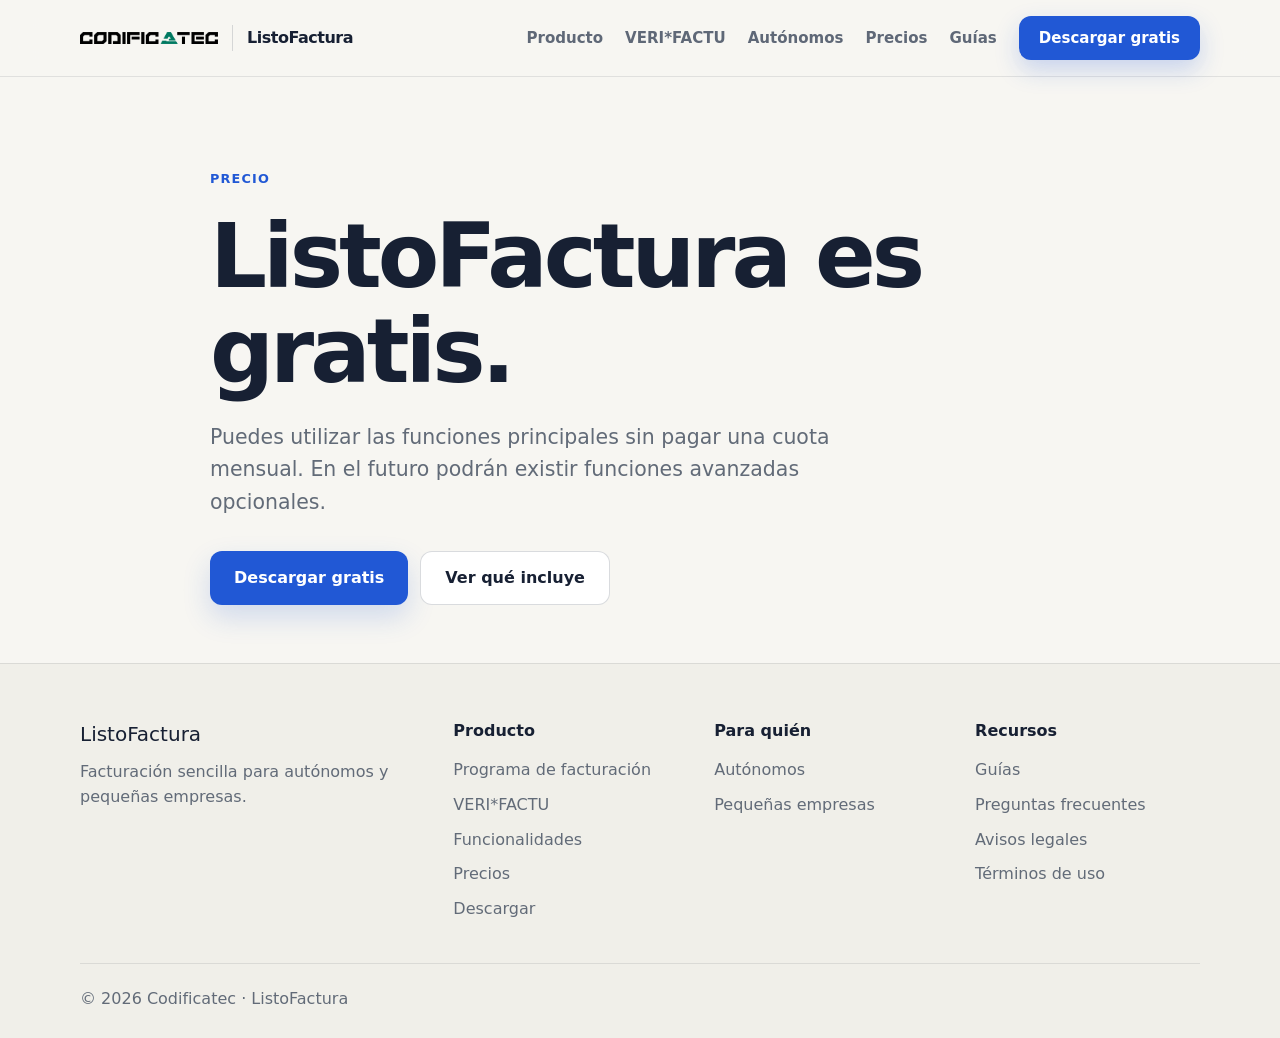
==== precios/index.html @ 2e66040b "Ampliar web para SEO" ====
<!doctype html>
<html lang="es">
<head>
  <meta charset="utf-8">
  <meta name="viewport" content="width=device-width, initial-scale=1">
  <title>Precio de ListoFactura | Programa de facturación gratis</title>
  <meta name="description" content="ListoFactura es gratuita para su uso principal y no requiere una suscripción mensual.">
  <meta name="author" content="Codificatec">
  <meta name="robots" content="index, follow">
  <link rel="canonical" href="https://codificatec.es/precios/">
  <meta property="og:title" content="Precio de ListoFactura | Programa de facturación gratis">
  <meta property="og:description" content="ListoFactura es gratuita para su uso principal y no requiere una suscripción mensual.">
  <meta property="og:type" content="website">
  <meta property="og:url" content="https://codificatec.es/precios/">
  <meta property="og:locale" content="es_ES">
  <meta property="og:site_name" content="ListoFactura">
  <meta property="og:image" content="https://codificatec.es/assets/img/logo-codificatec.png">
  <meta name="twitter:card" content="summary_large_image">
  <meta name="twitter:title" content="Precio de ListoFactura | Programa de facturación gratis">
  <meta name="twitter:description" content="ListoFactura es gratuita para su uso principal y no requiere una suscripción mensual.">
  <meta name="twitter:image" content="https://codificatec.es/assets/img/logo-codificatec.png">
  <link rel="preload" href="/assets/css/styles.css" as="style">
  <link rel="stylesheet" href="/assets/css/styles.css">
  <link rel="icon" href="/assets/img/logo-codificatec.png">

</head>

<body>
<header class="site-header" data-header>
  <div class="container header-inner">
    <a class="brand" href="/" aria-label="Ir al inicio de ListoFactura">
      <img src="/assets/img/logo-codificatec.png" alt="Codificatec" class="brand-logo" width="1498" height="138">
      <span class="brand-product">ListoFactura</span>
    </a>
    <nav class="main-nav" aria-label="Navegación principal">
  <a href="/programa-facturacion/">Producto</a>
  <a href="/verifactu/">VERI*FACTU</a>
  <a href="/autonomos/">Autónomos</a>
  <a href="/precios/">Precios</a>
  <a href="/guias/">Guías</a>
  <a class="nav-cta" href="/descargar/">Descargar gratis</a>
</nav>
  </div>
</header>
<main>
  <section class="page-hero section">
    <div class="container narrow-page">
      <span class="eyebrow">Precio</span>
      <h1>ListoFactura es gratis.</h1>
      <p class="hero-text">Puedes utilizar las funciones principales sin pagar una cuota mensual. En el futuro podrán existir funciones avanzadas opcionales.</p>
      <div class="hero-actions">
        <a class="btn btn-primary" href="https://github.com/AlbertoMF1996/FacturasApp_releases/releases/latest/download/FacturaApp-win-Setup.exe" download>Descargar gratis</a>
        <a class="btn btn-secondary" href="/funcionalidades/">Ver qué incluye</a>
      </div>
    </div>
  </section>
</main>
<footer class="site-footer">
  <div class="container footer-grid">
    <div>
      <a class="footer-brand" href="/">ListoFactura</a>
      <p>Facturación sencilla para autónomos y pequeñas empresas.</p>
    </div>

    <div>
      <strong>Producto</strong>
      <a href="/programa-facturacion/">Programa de facturación</a>
      <a href="/verifactu/">VERI*FACTU</a>
      <a href="/funcionalidades/">Funcionalidades</a>
      <a href="/precios/">Precios</a>
      <a href="/descargar/">Descargar</a>
    </div>

    <div>
      <strong>Para quién</strong>
      <a href="/autonomos/">Autónomos</a>
      <a href="/pymes/">Pequeñas empresas</a>
    </div>

    <div>
      <strong>Recursos</strong>
      <a href="/guias/">Guías</a>
      <a href="/#faq">Preguntas frecuentes</a>
      <a href="/avisos-legales/">Avisos legales</a>
      <a href="/terminos/">Términos de uso</a>
    </div>
  </div>

  <div class="container footer-bottom">
    <p>© <span data-year></span> Codificatec · ListoFactura</p>
  </div>
</footer>
<script src="/assets/js/main.js" defer></script>
</body>
</html>
---- assets/css/styles.css ----
* {
  box-sizing: border-box;
}

html {
  scroll-behavior: smooth;
}

body {
  margin: 0;
  font-family:
    Inter,
    ui-sans-serif,
    system-ui,
    -apple-system,
    BlinkMacSystemFont,
    "Segoe UI",
    sans-serif;

  color: #172033;
  background: #f7f6f2;
  line-height: 1.6;
}

img {
  max-width: 100%;
  display: block;
}

a {
  color: inherit;
  text-decoration: none;
}

.container {
  width: min(1120px, calc(100% - 40px));
  margin: 0 auto;
}

.narrow {
  width: min(820px, calc(100% - 40px));
}

.narrow-page {
  width: min(860px, calc(100% - 40px));
}

.section {
  padding: 92px 0;
}


/* =========================================================
   HEADER
   ========================================================= */

.site-header {
  position: sticky;
  top: 0;
  z-index: 20;

  background: rgba(247, 246, 242, 0.92);
  border-bottom: 1px solid rgba(23, 32, 51, 0.1);

  backdrop-filter: blur(16px);

  transition:
    background 180ms ease,
    box-shadow 180ms ease;
}

.site-header.is-scrolled {
  background: rgba(247, 246, 242, 0.97);
  box-shadow: 0 8px 30px rgba(17, 24, 39, 0.06);
}

.header-inner {
  min-height: 76px;

  display: flex;
  align-items: center;
  justify-content: space-between;

  gap: 24px;
}

.brand {
  display: inline-flex;
  align-items: center;

  gap: 14px;

  font-weight: 900;
  letter-spacing: -0.03em;
}

.brand-logo {
  width: 138px;
  height: auto;
}

.brand-product {
  padding-left: 14px;

  border-left: 1px solid rgba(23, 32, 51, 0.15);
}

.main-nav {
  display: flex;
  align-items: center;

  gap: 22px;

  color: #5f6877;

  font-size: 0.94rem;
  font-weight: 600;
}

.main-nav > a:not(.nav-cta) {
  transition: color 180ms ease;
}

.main-nav > a:not(.nav-cta):hover {
  color: #2158d5;
}

.nav-cta {
  display: inline-flex;
  align-items: center;
  justify-content: center;

  min-height: 44px;

  padding: 0 20px;

  border: 0;
  border-radius: 12px;

  background: #2158d5;
  color: #ffffff !important;

  font-weight: 900;

  box-shadow: 0 10px 24px rgba(33, 88, 213, 0.22);

  transition:
    background 180ms ease,
    transform 180ms ease,
    box-shadow 180ms ease;
}

.nav-cta:hover {
  background: #163f9d;
  color: #ffffff !important;

  transform: translateY(-2px);

  box-shadow: 0 14px 30px rgba(33, 88, 213, 0.3);
}


/* =========================================================
   TIPOGRAFÍA
   ========================================================= */

.eyebrow {
  display: inline-block;

  color: #2158d5;

  font-size: 0.8rem;
  font-weight: 900;

  text-transform: uppercase;
  letter-spacing: 0.09em;
}

h1,
h2,
h3 {
  margin: 0;

  line-height: 1.06;

  letter-spacing: -0.045em;
}

h1 {
  margin-top: 18px;

  font-size: clamp(3rem, 7vw, 6rem);
}

h2 {
  font-size: clamp(2rem, 4vw, 3.7rem);
}

h3 {
  font-size: 1.25rem;
}

p {
  margin: 0;

  color: #626b78;
}


/* =========================================================
   HERO
   ========================================================= */

.hero {
  padding-top: 78px;
}

.hero-grid {
  display: grid;

  grid-template-columns: 1.08fr 0.92fr;

  gap: 68px;

  align-items: center;
}

.hero-text {
  margin-top: 22px;

  max-width: 680px;

  font-size: clamp(1.08rem, 1.6vw, 1.28rem);
}

.hero-actions {
  display: flex;
  flex-wrap: wrap;

  gap: 12px;

  margin-top: 32px;
}

.download-note {
  margin-top: 16px;

  color: #747c88;

  font-size: 0.93rem;
  font-weight: 600;
}


/* =========================================================
   BOTONES
   ========================================================= */

.btn {
  display: inline-flex;
  align-items: center;
  justify-content: center;

  min-height: 54px;

  padding: 0 24px;

  border-radius: 12px;

  font-weight: 900;

  transition:
    transform 180ms ease,
    box-shadow 180ms ease,
    background 180ms ease,
    border-color 180ms ease;
}

.btn:hover {
  transform: translateY(-2px);
}

.btn-primary {
  color: #ffffff;

  background: #2158d5;

  box-shadow: 0 12px 28px rgba(33, 88, 213, 0.18);
}

.btn-primary:visited {
  color: #ffffff;
}

.btn-primary:hover {
  background: #163f9d;

  box-shadow: 0 16px 32px rgba(33, 88, 213, 0.25);
}

.btn-secondary {
  border: 1px solid rgba(23, 32, 51, 0.16);

  background: #ffffff;
}

.btn-secondary:hover {
  border-color: rgba(33, 88, 213, 0.35);
}


/* =========================================================
   PANEL HERO
   ========================================================= */

.hero-card {
  align-self: stretch;

  display: flex;
  align-items: center;
}

.product-panel {
  width: 100%;

  padding: 36px;

  border: 1px solid rgba(23, 32, 51, 0.12);

  background: #ffffff;

  box-shadow: 0 20px 60px rgba(17, 24, 39, 0.08);
}

.product-kicker {
  display: block;

  color: #2158d5;

  font-size: 0.76rem;
  font-weight: 900;

  letter-spacing: 0.12em;
}

.product-title {
  display: block;

  margin-top: 14px;

  font-size: clamp(1.7rem, 3vw, 2.6rem);

  letter-spacing: -0.04em;
}

.product-list {
  display: grid;

  margin-top: 34px;

  border-top: 1px solid rgba(23, 32, 51, 0.1);
}

.product-list span {
  padding: 14px 0;

  border-bottom: 1px solid rgba(23, 32, 51, 0.1);

  color: #5f6877;
}


/* =========================================================
   BENEFICIOS - PROGRAMA DE FACTURACIÓN
   ========================================================= */

.compact-section {
  padding-top: 34px;
  padding-bottom: 78px;
}

.benefit-grid {
  display: grid;
  grid-template-columns: repeat(2, minmax(0, 1fr));
  gap: 18px;
}

.benefit-item {
  position: relative;

  display: grid;
  grid-template-columns: 52px minmax(0, 1fr);
  gap: 20px;

  min-height: 190px;

  padding: 30px;

  overflow: hidden;

  border: 1px solid rgba(23, 32, 51, 0.09);
  border-radius: 20px;

  background: #ffffff;

  box-shadow:
    0 8px 30px rgba(17, 24, 39, 0.035);

  transition:
    transform 180ms ease,
    border-color 180ms ease,
    box-shadow 180ms ease;
}

.benefit-item::before {
  content: "";

  position: absolute;
  top: 0;
  left: 0;

  width: 100%;
  height: 3px;

  background: transparent;

  transition: background 180ms ease;
}

.benefit-item:hover {
  transform: translateY(-4px);

  border-color: rgba(33, 88, 213, 0.17);

  box-shadow:
    0 18px 42px rgba(17, 24, 39, 0.07);
}

.benefit-item:hover::before {
  background: #2158d5;
}

.benefit-item-number {
  display: flex;
  align-items: flex-start;
  justify-content: center;

  padding-top: 4px;

  color: #2158d5;

  font-size: 0.78rem;
  font-weight: 900;

  letter-spacing: 0.08em;
}

.benefit-item-content {
  min-width: 0;
}

.benefit-item h2 {
  margin: 0;

  font-size: 1.45rem;
  line-height: 1.2;

  letter-spacing: -0.035em;
}

.benefit-item p {
  max-width: 430px;

  margin-top: 12px;

  color: #6b7380;

  font-size: 0.98rem;
  line-height: 1.65;
}


/* TARJETA DESTACADA */

.benefit-item-wide {
  grid-column: 1 / -1;

  grid-template-columns: 52px minmax(0, 1fr) auto;

  align-items: center;

  min-height: 155px;

  background:
    linear-gradient(
      110deg,
      #ffffff 0%,
      #ffffff 58%,
      #f1f5ff 100%
    );
}

.benefit-item-wide p {
  max-width: 620px;
}

.benefit-local-badge {
  display: inline-flex;
  align-items: center;

  white-space: nowrap;

  padding: 9px 14px;

  border: 1px solid rgba(33, 88, 213, 0.14);
  border-radius: 999px;

  background: rgba(33, 88, 213, 0.06);

  color: #2158d5;

  font-size: 0.82rem;
  font-weight: 800;
}


/* RESPONSIVE */

@media (max-width: 760px) {

  .benefit-grid {
    grid-template-columns: 1fr;
  }

  .benefit-item,
  .benefit-item-wide {
    grid-column: auto;

    grid-template-columns: 44px minmax(0, 1fr);

    min-height: auto;
  }

  .benefit-local-badge {
    grid-column: 2;

    justify-self: start;

    margin-top: 4px;
  }

}


@media (max-width: 560px) {

  .compact-section {
    padding-top: 18px;
    padding-bottom: 58px;
  }

  .benefit-grid {
    gap: 12px;
  }

  .benefit-item,
  .benefit-item-wide {
    grid-template-columns: 34px minmax(0, 1fr);

    gap: 12px;

    padding: 22px;

    border-radius: 17px;
  }

  .benefit-item h2 {
    font-size: 1.25rem;
  }

  .benefit-item p {
    margin-top: 9px;
  }

}

/* =========================================================
   BLOQUES GENERALES
   ========================================================= */

.split {
  display: grid;

  grid-template-columns: 1fr 1fr;

  gap: 64px;

  align-items: start;
}

.split h2 {
  margin-top: 14px;
}

.plain-copy p {
  font-size: 1.08rem;
}

.text-link {
  display: inline-flex;

  margin-top: 22px;

  color: #2158d5;

  font-weight: 900;

  transition: color 180ms ease;
}

.text-link:hover {
  color: #163f9d;
}


/* =========================================================
   VERIFACTU
   ========================================================= */

.verifactu-band {
  background: #111827;

  color: #ffffff;
}

.verifactu-band h2 {
  color: #ffffff;
}

.verifactu-band p {
  color: rgba(255, 255, 255, 0.72);
}

.verifactu-band .eyebrow,
.verifactu-band .text-link {
  color: #9eb8ff;
}


/* =========================================================
   AUDIENCIA
   ========================================================= */

.section-heading {
  max-width: 720px;

  margin-bottom: 34px;
}

.section-heading h2 {
  margin-top: 14px;
}

.link-grid {
  display: grid;

  grid-template-columns: repeat(3, 1fr);

  gap: 18px;
}

.link-card {
  display: grid;

  gap: 14px;

  min-height: 180px;

  padding: 28px;

  border: 1px solid rgba(23, 32, 51, 0.12);
  border-radius: 18px;

  background: #ffffff;

  transition:
    transform 180ms ease,
    border-color 180ms ease,
    box-shadow 180ms ease;
}

.link-card:hover {
  transform: translateY(-4px);

  border-color: rgba(33, 88, 213, 0.38);

  box-shadow: 0 15px 34px rgba(17, 24, 39, 0.06);
}

.link-card > span {
  color: #2158d5;

  font-size: 0.8rem;
  font-weight: 900;

  text-transform: uppercase;
  letter-spacing: 0.07em;
}

.link-card > strong {
  font-size: 1.25rem;

  line-height: 1.25;
}


/* =========================================================
   FAQ
   ========================================================= */

.faq-section {
  border-top: 1px solid rgba(23, 32, 51, 0.08);

  background: #f1f0eb;
}

.faq-list {
  display: grid;

  gap: 10px;

  max-width: 900px;
}

.faq-item {
  overflow: hidden;

  border: 1px solid rgba(23, 32, 51, 0.12);
  border-radius: 14px;

  background: #ffffff;
}

.faq-item summary {
  position: relative;

  cursor: pointer;

  padding: 21px 58px 21px 22px;

  list-style: none;

  font-weight: 900;
}

.faq-item summary::-webkit-details-marker {
  display: none;
}

.faq-item summary::after {
  content: "+";

  position: absolute;

  top: 50%;
  right: 22px;

  transform: translateY(-50%);

  color: #2158d5;

  font-size: 1.45rem;
  font-weight: 500;
}

.faq-item[open] summary::after {
  content: "−";
}

.faq-answer-inner {
  padding: 0 22px 22px;
}

.faq-answer-inner p + p {
  margin-top: 14px;
}


/* =========================================================
   CTA FINAL
   ========================================================= */

.download-strip {
  background: #e9edf8;
}

.download-strip-inner {
  display: flex;

  justify-content: space-between;
  align-items: center;

  gap: 28px;
}

.download-strip h2 {
  margin-top: 12px;

  font-size: clamp(2rem, 4vw, 3.2rem);
}


/* =========================================================
   FOOTER
   ========================================================= */

.site-footer {
  padding: 54px 0 26px;

  border-top: 1px solid rgba(23, 32, 51, 0.1);

  background: #f0efe9;
}

.footer-grid {
  display: grid;

  grid-template-columns: 1.5fr 1fr 1fr 1fr;

  gap: 36px;
}

.footer-grid > div {
  display: grid;

  align-content: start;

  gap: 9px;
}

.footer-grid strong {
  margin-bottom: 5px;
}

.footer-grid a {
  color: #626b78;

  transition: color 180ms ease;
}

.footer-grid a:hover {
  color: #2158d5;
}

.footer-brand {
  color: #172033 !important;

  font-size: 1.25rem;
}

.footer-bottom {
  margin-top: 42px;

  padding-top: 22px;

  border-top: 1px solid rgba(23, 32, 51, 0.1);
}


/* =========================================================
   STICKY DOWNLOAD
   ========================================================= */

.sticky-download {
  position: fixed;

  left: 50%;
  bottom: 22px;

  z-index: 30;

  width: min(610px, calc(100% - 30px));

  display: flex;
  align-items: center;
  justify-content: space-between;

  gap: 22px;

  padding: 10px 11px 10px 20px;

  border: 1px solid rgba(255, 255, 255, 0.13);
  border-radius: 20px;

  background: rgba(17, 24, 39, 0.94);

  color: #ffffff;

  backdrop-filter: blur(18px);

  box-shadow:
    0 18px 50px rgba(0, 0, 0, 0.22),
    0 2px 8px rgba(0, 0, 0, 0.08);

  opacity: 0;

  pointer-events: none;

  transform:
    translateX(-50%)
    translateY(calc(100% + 50px));

  transition:
    transform 250ms cubic-bezier(0.2, 0.8, 0.2, 1),
    opacity 200ms ease;
}

.sticky-download.is-visible {
  opacity: 1;

  pointer-events: auto;

  transform:
    translateX(-50%)
    translateY(0);
}

.sticky-download-copy {
  display: flex;
  flex-direction: column;

  gap: 1px;

  min-width: 0;
}

.sticky-download-title {
  color: #ffffff;

  font-size: 1rem;
  line-height: 1.25;
}

.sticky-download-meta {
  color: rgba(255, 255, 255, 0.6);

  font-size: 0.82rem;
}

.sticky-download .btn {
  flex-shrink: 0;

  min-height: 46px;

  padding: 0 20px;

  border-radius: 13px;

  box-shadow: none;
}


/* =========================================================
   RESTO DE PÁGINAS
   ========================================================= */

.page-hero {
  padding-top: 88px;
  padding-bottom: 58px;
}

.page-hero h1 {
  max-width: 850px;
}

.benefit-list {
  list-style: none;

  padding: 0;
  margin: 0;

  display: grid;

  border-top: 1px solid rgba(23, 32, 51, 0.13);
}

.benefit-list li {
  padding: 20px 0;

  border-bottom: 1px solid rgba(23, 32, 51, 0.13);

  font-size: 1.08rem;
}

.related-section {
  border-top: 1px solid rgba(23, 32, 51, 0.1);
}

.related-section h2 {
  font-size: 2rem;
}

.related-links {
  display: flex;
  flex-wrap: wrap;

  gap: 12px;

  margin-top: 22px;
}

.related-links a {
  padding: 10px 14px;

  border: 1px solid rgba(23, 32, 51, 0.12);

  background: #ffffff;

  font-weight: 800;
}

.feature-index {
  border-top: 1px solid rgba(23, 32, 51, 0.12);
}

.feature-index article {
  display: grid;

  grid-template-columns: 70px 1fr 1.3fr;

  gap: 24px;

  padding: 26px 0;

  border-bottom: 1px solid rgba(23, 32, 51, 0.12);

  align-items: start;
}

.feature-index article > span {
  color: #2158d5;

  font-weight: 900;
}

.feature-index p {
  max-width: 520px;
}

.download-box {
  display: flex;

  justify-content: space-between;
  align-items: center;

  gap: 24px;

  margin-top: 34px;

  padding: 24px;

  border: 1px solid rgba(23, 32, 51, 0.14);
  border-radius: 18px;

  background: #ffffff;
}

.download-box div {
  display: grid;

  gap: 3px;
}

.download-box strong {
  font-size: 1.25rem;
}

.download-box span {
  color: #626b78;
}

.guide-placeholder {
  padding: 28px;

  border-left: 4px solid #2158d5;

  background: #ffffff;
}

.guide-placeholder p {
  margin-top: 8px;
}


/* =========================================================
   LEGAL
   ========================================================= */

.legal-page .narrow {
  padding: clamp(26px, 5vw, 60px);

  border: 1px solid rgba(23, 32, 51, 0.1);

  background: #ffffff;
}

.legal-page h1 {
  margin-top: 18px;
}

.legal-page h2 {
  margin-top: 44px;

  font-size: 2rem;
}

.legal-page h3 {
  margin-top: 30px;
}

.legal-page p {
  margin-top: 16px;
}


/* =========================================================
   RESPONSIVE
   ========================================================= */

@media (max-width: 900px) {

  .main-nav {
    display: none;
  }

  .hero-grid,
  .split,
  .benefits-grid,
  .link-grid,
  .footer-grid {
    grid-template-columns: 1fr;
  }

  .feature-index article {
    grid-template-columns: 48px 1fr;
  }

  .feature-index article p {
    grid-column: 2;
  }

  .download-strip-inner,
  .download-box {
    flex-direction: column;

    align-items: flex-start;
  }

  .section {
    padding: 70px 0;
  }

  .benefits-section {
    padding-top: 20px;
  }

}


@media (max-width: 560px) {

  .container,
  .narrow,
  .narrow-page {
    width: min(100% - 28px, 1120px);
  }

  .header-inner {
    min-height: 66px;
  }

  .brand-logo {
    width: 112px;
  }

  .brand-product {
    padding-left: 10px;

    font-size: 0.94rem;
  }

  h1 {
    font-size: 3rem;
  }

  .hero-actions {
    width: 100%;
  }

  .hero-actions .btn {
    width: 100%;
  }

  .product-panel {
    padding: 24px;
  }

  .benefit-card {
    min-height: auto;
  }

  .sticky-download {
    bottom: 12px;

    width: calc(100% - 22px);

    gap: 10px;

    padding: 9px 9px 9px 15px;

    border-radius: 17px;
  }

  .sticky-download-title {
    font-size: 0.93rem;
  }

  .sticky-download-meta {
    font-size: 0.76rem;
  }

  .sticky-download .btn {
    min-height: 43px;

    padding: 0 16px;

    font-size: 0.9rem;
  }

}


/* =========================================================
   ACCESIBILIDAD
   ========================================================= */

@media (prefers-reduced-motion: reduce) {

  html {
    scroll-behavior: auto;
  }

  * {
    transition: none !important;
  }

}


/* =========================================================
   PÁGINA VERIFACTU
   ========================================================= */

.verifactu-page-hero {
  padding-bottom: 70px;
}


/* INTRO */

.verifactu-intro-section {
  padding-top: 72px;
  padding-bottom: 72px;

  border-top: 1px solid rgba(23, 32, 51, 0.08);
  border-bottom: 1px solid rgba(23, 32, 51, 0.08);

  background: #ffffff;
}

.verifactu-intro-grid {
  display: grid;
  grid-template-columns: 0.95fr 1.05fr;

  gap: 70px;

  align-items: start;
}

.verifactu-intro-grid h2 {
  margin-top: 14px;

  max-width: 520px;
}

.verifactu-intro-copy {
  display: grid;

  gap: 18px;
}

.verifactu-intro-copy p {
  max-width: 620px;

  font-size: 1.06rem;
  line-height: 1.7;
}


/* =========================================================
   TARJETAS
   ========================================================= */

.verifactu-features-section {
  padding-top: 82px;
}

.verifactu-section-heading {
  max-width: 780px;

  margin-bottom: 42px;
}

.verifactu-section-heading p {
  margin-top: 18px;

  max-width: 700px;

  font-size: 1.05rem;
}

.verifactu-feature-grid {
  display: grid;
  grid-template-columns: repeat(2, minmax(0, 1fr));

  gap: 18px;
}

.verifactu-feature-card {
  position: relative;

  min-height: 245px;

  padding: 30px;

  overflow: hidden;

  border: 1px solid rgba(23, 32, 51, 0.1);
  border-radius: 20px;

  background: #ffffff;

  box-shadow:
    0 8px 28px rgba(17, 24, 39, 0.035);

  transition:
    transform 180ms ease,
    border-color 180ms ease,
    box-shadow 180ms ease;
}

.verifactu-feature-card::before {
  content: "";

  position: absolute;

  top: 0;
  left: 0;

  width: 100%;
  height: 3px;

  background: transparent;

  transition: background 180ms ease;
}

.verifactu-feature-card:hover {
  transform: translateY(-4px);

  border-color: rgba(33, 88, 213, 0.18);

  box-shadow:
    0 18px 42px rgba(17, 24, 39, 0.07);
}

.verifactu-feature-card:hover::before {
  background: #2158d5;
}

.verifactu-feature-top {
  display: flex;
  justify-content: space-between;
  align-items: center;

  gap: 16px;

  margin-bottom: 34px;
}

.verifactu-feature-number {
  color: #2158d5;

  font-size: 0.78rem;
  font-weight: 900;

  letter-spacing: 0.09em;
}

.verifactu-feature-tag {
  display: inline-flex;
  align-items: center;

  padding: 6px 10px;

  border-radius: 999px;

  background: #f0f4ff;

  color: #2158d5;

  font-size: 0.72rem;
  font-weight: 800;

  letter-spacing: 0.03em;
}

.verifactu-feature-card h3 {
  font-size: 1.55rem;

  letter-spacing: -0.035em;
}

.verifactu-feature-card p {
  margin-top: 13px;

  max-width: 500px;

  line-height: 1.65;
}


/* TARJETAS DESTACADAS */

.verifactu-feature-card-highlight {
  border-color: rgba(33, 88, 213, 0.16);

  background:
    linear-gradient(
      135deg,
      #ffffff 0%,
      #ffffff 52%,
      #f3f6ff 100%
    );
}


/* =========================================================
   AUTÓNOMOS
   ========================================================= */

.verifactu-autonomos-section {
  padding-top: 36px;
}

.verifactu-autonomos-box {
  display: grid;
  grid-template-columns: 1.15fr 0.85fr;

  gap: 64px;

  padding: clamp(34px, 5vw, 58px);

  border-radius: 24px;

  background: #111827;

  box-shadow:
    0 22px 55px rgba(17, 24, 39, 0.12);
}

.verifactu-autonomos-copy h2 {
  margin-top: 14px;

  max-width: 680px;

  color: #ffffff;

  font-size: clamp(2rem, 3.4vw, 3.15rem);
}

.verifactu-autonomos-copy p {
  margin-top: 18px;

  max-width: 650px;

  color: rgba(255, 255, 255, 0.7);
}

.verifactu-autonomos-box .eyebrow {
  color: #9eb8ff;
}


/* DATOS DERECHA */

.verifactu-autonomos-points {
  display: grid;
  grid-template-columns: repeat(2, 1fr);

  align-self: center;

  border-top: 1px solid rgba(255, 255, 255, 0.12);
  border-left: 1px solid rgba(255, 255, 255, 0.12);
}

.verifactu-autonomos-points div {
  display: grid;

  gap: 4px;

  min-height: 120px;

  padding: 22px;

  border-right: 1px solid rgba(255, 255, 255, 0.12);
  border-bottom: 1px solid rgba(255, 255, 255, 0.12);
}

.verifactu-autonomos-points strong {
  color: #ffffff;

  font-size: 1.05rem;
}

.verifactu-autonomos-points span {
  color: rgba(255, 255, 255, 0.58);

  font-size: 0.88rem;
}


/* =========================================================
   ESTADO INTEGRACIÓN
   ========================================================= */

.verifactu-status-section {
  padding-top: 20px;
}

.verifactu-status-card {
  padding: 36px;

  border: 1px solid rgba(23, 32, 51, 0.1);
  border-radius: 20px;

  background: #ffffff;
}

.verifactu-status-indicator {
  display: flex;
  align-items: center;

  gap: 9px;

  color: #2158d5;

  font-size: 0.78rem;
  font-weight: 900;

  text-transform: uppercase;
  letter-spacing: 0.07em;
}

.verifactu-status-indicator span {
  width: 9px;
  height: 9px;

  border-radius: 50%;

  background: #2158d5;

  box-shadow:
    0 0 0 6px rgba(33, 88, 213, 0.08);
}

.verifactu-status-card h2 {
  margin-top: 20px;

  font-size: clamp(1.8rem, 3vw, 2.7rem);
}

.verifactu-status-card p {
  margin-top: 16px;

  max-width: 760px;
}


/* =========================================================
   CTA
   ========================================================= */

.verifactu-cta-section {
  padding-top: 26px;
}

.verifactu-cta {
  display: flex;
  justify-content: space-between;
  align-items: center;

  gap: 40px;

  padding: 42px;

  border-radius: 22px;

  background: #e9edf8;
}

.verifactu-cta h2 {
  margin-top: 12px;

  max-width: 700px;

  font-size: clamp(2rem, 3.5vw, 3rem);
}

.verifactu-cta p {
  margin-top: 13px;
}


/* =========================================================
   RESPONSIVE VERIFACTU
   ========================================================= */

@media (max-width: 900px) {

  .verifactu-intro-grid,
  .verifactu-autonomos-box {
    grid-template-columns: 1fr;
  }

  .verifactu-autonomos-box {
    gap: 38px;
  }

  .verifactu-cta {
    flex-direction: column;
    align-items: flex-start;
  }

}


@media (max-width: 760px) {

  .verifactu-feature-grid {
    grid-template-columns: 1fr;
  }

  .verifactu-feature-card {
    min-height: auto;
  }

}


@media (max-width: 560px) {

  .verifactu-page-hero {
    padding-bottom: 52px;
  }

  .verifactu-intro-section {
    padding-top: 54px;
    padding-bottom: 54px;
  }

  .verifactu-feature-card {
    padding: 24px;

    border-radius: 17px;
  }

  .verifactu-feature-top {
    margin-bottom: 26px;
  }

  .verifactu-autonomos-box {
    padding: 26px;

    border-radius: 19px;
  }

  .verifactu-autonomos-points {
    grid-template-columns: 1fr;
  }

  .verifactu-status-card {
    padding: 26px;

    border-radius: 17px;
  }

  .verifactu-cta {
    padding: 28px;

    border-radius: 18px;
  }

  .verifactu-cta .btn {
    width: 100%;
  }

}


/* =========================================================
   BENEFICIOS SIN NUMERACIÓN
   ========================================================= */

.benefit-grid-no-number .benefit-item-no-number {
  grid-template-columns: minmax(0, 1fr);
}

.benefit-grid-no-number .benefit-item-wide {
  grid-template-columns: minmax(0, 1fr) auto;
}

@media (max-width: 760px) {

  .benefit-grid-no-number .benefit-item-wide {
    grid-template-columns: 1fr;
  }

  .benefit-grid-no-number .benefit-local-badge {
    grid-column: auto;
  }

}
---- assets/css/styles.css ----
* {
  box-sizing: border-box;
}

html {
  scroll-behavior: smooth;
}

body {
  margin: 0;
  font-family:
    Inter,
    ui-sans-serif,
    system-ui,
    -apple-system,
    BlinkMacSystemFont,
    "Segoe UI",
    sans-serif;

  color: #172033;
  background: #f7f6f2;
  line-height: 1.6;
}

img {
  max-width: 100%;
  display: block;
}

a {
  color: inherit;
  text-decoration: none;
}

.container {
  width: min(1120px, calc(100% - 40px));
  margin: 0 auto;
}

.narrow {
  width: min(820px, calc(100% - 40px));
}

.narrow-page {
  width: min(860px, calc(100% - 40px));
}

.section {
  padding: 92px 0;
}


/* =========================================================
   HEADER
   ========================================================= */

.site-header {
  position: sticky;
  top: 0;
  z-index: 20;

  background: rgba(247, 246, 242, 0.92);
  border-bottom: 1px solid rgba(23, 32, 51, 0.1);

  backdrop-filter: blur(16px);

  transition:
    background 180ms ease,
    box-shadow 180ms ease;
}

.site-header.is-scrolled {
  background: rgba(247, 246, 242, 0.97);
  box-shadow: 0 8px 30px rgba(17, 24, 39, 0.06);
}

.header-inner {
  min-height: 76px;

  display: flex;
  align-items: center;
  justify-content: space-between;

  gap: 24px;
}

.brand {
  display: inline-flex;
  align-items: center;

  gap: 14px;

  font-weight: 900;
  letter-spacing: -0.03em;
}

.brand-logo {
  width: 138px;
  height: auto;
}

.brand-product {
  padding-left: 14px;

  border-left: 1px solid rgba(23, 32, 51, 0.15);
}

.main-nav {
  display: flex;
  align-items: center;

  gap: 22px;

  color: #5f6877;

  font-size: 0.94rem;
  font-weight: 600;
}

.main-nav > a:not(.nav-cta) {
  transition: color 180ms ease;
}

.main-nav > a:not(.nav-cta):hover {
  color: #2158d5;
}

.nav-cta {
  display: inline-flex;
  align-items: center;
  justify-content: center;

  min-height: 44px;

  padding: 0 20px;

  border: 0;
  border-radius: 12px;

  background: #2158d5;
  color: #ffffff !important;

  font-weight: 900;

  box-shadow: 0 10px 24px rgba(33, 88, 213, 0.22);

  transition:
    background 180ms ease,
    transform 180ms ease,
    box-shadow 180ms ease;
}

.nav-cta:hover {
  background: #163f9d;
  color: #ffffff !important;

  transform: translateY(-2px);

  box-shadow: 0 14px 30px rgba(33, 88, 213, 0.3);
}


/* =========================================================
   TIPOGRAFÍA
   ========================================================= */

.eyebrow {
  display: inline-block;

  color: #2158d5;

  font-size: 0.8rem;
  font-weight: 900;

  text-transform: uppercase;
  letter-spacing: 0.09em;
}

h1,
h2,
h3 {
  margin: 0;

  line-height: 1.06;

  letter-spacing: -0.045em;
}

h1 {
  margin-top: 18px;

  font-size: clamp(3rem, 7vw, 6rem);
}

h2 {
  font-size: clamp(2rem, 4vw, 3.7rem);
}

h3 {
  font-size: 1.25rem;
}

p {
  margin: 0;

  color: #626b78;
}


/* =========================================================
   HERO
   ========================================================= */

.hero {
  padding-top: 78px;
}

.hero-grid {
  display: grid;

  grid-template-columns: 1.08fr 0.92fr;

  gap: 68px;

  align-items: center;
}

.hero-text {
  margin-top: 22px;

  max-width: 680px;

  font-size: clamp(1.08rem, 1.6vw, 1.28rem);
}

.hero-actions {
  display: flex;
  flex-wrap: wrap;

  gap: 12px;

  margin-top: 32px;
}

.download-note {
  margin-top: 16px;

  color: #747c88;

  font-size: 0.93rem;
  font-weight: 600;
}


/* =========================================================
   BOTONES
   ========================================================= */

.btn {
  display: inline-flex;
  align-items: center;
  justify-content: center;

  min-height: 54px;

  padding: 0 24px;

  border-radius: 12px;

  font-weight: 900;

  transition:
    transform 180ms ease,
    box-shadow 180ms ease,
    background 180ms ease,
    border-color 180ms ease;
}

.btn:hover {
  transform: translateY(-2px);
}

.btn-primary {
  color: #ffffff;

  background: #2158d5;

  box-shadow: 0 12px 28px rgba(33, 88, 213, 0.18);
}

.btn-primary:visited {
  color: #ffffff;
}

.btn-primary:hover {
  background: #163f9d;

  box-shadow: 0 16px 32px rgba(33, 88, 213, 0.25);
}

.btn-secondary {
  border: 1px solid rgba(23, 32, 51, 0.16);

  background: #ffffff;
}

.btn-secondary:hover {
  border-color: rgba(33, 88, 213, 0.35);
}


/* =========================================================
   PANEL HERO
   ========================================================= */

.hero-card {
  align-self: stretch;

  display: flex;
  align-items: center;
}

.product-panel {
  width: 100%;

  padding: 36px;

  border: 1px solid rgba(23, 32, 51, 0.12);

  background: #ffffff;

  box-shadow: 0 20px 60px rgba(17, 24, 39, 0.08);
}

.product-kicker {
  display: block;

  color: #2158d5;

  font-size: 0.76rem;
  font-weight: 900;

  letter-spacing: 0.12em;
}

.product-title {
  display: block;

  margin-top: 14px;

  font-size: clamp(1.7rem, 3vw, 2.6rem);

  letter-spacing: -0.04em;
}

.product-list {
  display: grid;

  margin-top: 34px;

  border-top: 1px solid rgba(23, 32, 51, 0.1);
}

.product-list span {
  padding: 14px 0;

  border-bottom: 1px solid rgba(23, 32, 51, 0.1);

  color: #5f6877;
}


/* =========================================================
   BENEFICIOS - PROGRAMA DE FACTURACIÓN
   ========================================================= */

.compact-section {
  padding-top: 34px;
  padding-bottom: 78px;
}

.benefit-grid {
  display: grid;
  grid-template-columns: repeat(2, minmax(0, 1fr));
  gap: 18px;
}

.benefit-item {
  position: relative;

  display: grid;
  grid-template-columns: 52px minmax(0, 1fr);
  gap: 20px;

  min-height: 190px;

  padding: 30px;

  overflow: hidden;

  border: 1px solid rgba(23, 32, 51, 0.09);
  border-radius: 20px;

  background: #ffffff;

  box-shadow:
    0 8px 30px rgba(17, 24, 39, 0.035);

  transition:
    transform 180ms ease,
    border-color 180ms ease,
    box-shadow 180ms ease;
}

.benefit-item::before {
  content: "";

  position: absolute;
  top: 0;
  left: 0;

  width: 100%;
  height: 3px;

  background: transparent;

  transition: background 180ms ease;
}

.benefit-item:hover {
  transform: translateY(-4px);

  border-color: rgba(33, 88, 213, 0.17);

  box-shadow:
    0 18px 42px rgba(17, 24, 39, 0.07);
}

.benefit-item:hover::before {
  background: #2158d5;
}

.benefit-item-number {
  display: flex;
  align-items: flex-start;
  justify-content: center;

  padding-top: 4px;

  color: #2158d5;

  font-size: 0.78rem;
  font-weight: 900;

  letter-spacing: 0.08em;
}

.benefit-item-content {
  min-width: 0;
}

.benefit-item h2 {
  margin: 0;

  font-size: 1.45rem;
  line-height: 1.2;

  letter-spacing: -0.035em;
}

.benefit-item p {
  max-width: 430px;

  margin-top: 12px;

  color: #6b7380;

  font-size: 0.98rem;
  line-height: 1.65;
}


/* TARJETA DESTACADA */

.benefit-item-wide {
  grid-column: 1 / -1;

  grid-template-columns: 52px minmax(0, 1fr) auto;

  align-items: center;

  min-height: 155px;

  background:
    linear-gradient(
      110deg,
      #ffffff 0%,
      #ffffff 58%,
      #f1f5ff 100%
    );
}

.benefit-item-wide p {
  max-width: 620px;
}

.benefit-local-badge {
  display: inline-flex;
  align-items: center;

  white-space: nowrap;

  padding: 9px 14px;

  border: 1px solid rgba(33, 88, 213, 0.14);
  border-radius: 999px;

  background: rgba(33, 88, 213, 0.06);

  color: #2158d5;

  font-size: 0.82rem;
  font-weight: 800;
}


/* RESPONSIVE */

@media (max-width: 760px) {

  .benefit-grid {
    grid-template-columns: 1fr;
  }

  .benefit-item,
  .benefit-item-wide {
    grid-column: auto;

    grid-template-columns: 44px minmax(0, 1fr);

    min-height: auto;
  }

  .benefit-local-badge {
    grid-column: 2;

    justify-self: start;

    margin-top: 4px;
  }

}


@media (max-width: 560px) {

  .compact-section {
    padding-top: 18px;
    padding-bottom: 58px;
  }

  .benefit-grid {
    gap: 12px;
  }

  .benefit-item,
  .benefit-item-wide {
    grid-template-columns: 34px minmax(0, 1fr);

    gap: 12px;

    padding: 22px;

    border-radius: 17px;
  }

  .benefit-item h2 {
    font-size: 1.25rem;
  }

  .benefit-item p {
    margin-top: 9px;
  }

}

/* =========================================================
   BLOQUES GENERALES
   ========================================================= */

.split {
  display: grid;

  grid-template-columns: 1fr 1fr;

  gap: 64px;

  align-items: start;
}

.split h2 {
  margin-top: 14px;
}

.plain-copy p {
  font-size: 1.08rem;
}

.text-link {
  display: inline-flex;

  margin-top: 22px;

  color: #2158d5;

  font-weight: 900;

  transition: color 180ms ease;
}

.text-link:hover {
  color: #163f9d;
}


/* =========================================================
   VERIFACTU
   ========================================================= */

.verifactu-band {
  background: #111827;

  color: #ffffff;
}

.verifactu-band h2 {
  color: #ffffff;
}

.verifactu-band p {
  color: rgba(255, 255, 255, 0.72);
}

.verifactu-band .eyebrow,
.verifactu-band .text-link {
  color: #9eb8ff;
}


/* =========================================================
   AUDIENCIA
   ========================================================= */

.section-heading {
  max-width: 720px;

  margin-bottom: 34px;
}

.section-heading h2 {
  margin-top: 14px;
}

.link-grid {
  display: grid;

  grid-template-columns: repeat(3, 1fr);

  gap: 18px;
}

.link-card {
  display: grid;

  gap: 14px;

  min-height: 180px;

  padding: 28px;

  border: 1px solid rgba(23, 32, 51, 0.12);
  border-radius: 18px;

  background: #ffffff;

  transition:
    transform 180ms ease,
    border-color 180ms ease,
    box-shadow 180ms ease;
}

.link-card:hover {
  transform: translateY(-4px);

  border-color: rgba(33, 88, 213, 0.38);

  box-shadow: 0 15px 34px rgba(17, 24, 39, 0.06);
}

.link-card > span {
  color: #2158d5;

  font-size: 0.8rem;
  font-weight: 900;

  text-transform: uppercase;
  letter-spacing: 0.07em;
}

.link-card > strong {
  font-size: 1.25rem;

  line-height: 1.25;
}


/* =========================================================
   FAQ
   ========================================================= */

.faq-section {
  border-top: 1px solid rgba(23, 32, 51, 0.08);

  background: #f1f0eb;
}

.faq-list {
  display: grid;

  gap: 10px;

  max-width: 900px;
}

.faq-item {
  overflow: hidden;

  border: 1px solid rgba(23, 32, 51, 0.12);
  border-radius: 14px;

  background: #ffffff;
}

.faq-item summary {
  position: relative;

  cursor: pointer;

  padding: 21px 58px 21px 22px;

  list-style: none;

  font-weight: 900;
}

.faq-item summary::-webkit-details-marker {
  display: none;
}

.faq-item summary::after {
  content: "+";

  position: absolute;

  top: 50%;
  right: 22px;

  transform: translateY(-50%);

  color: #2158d5;

  font-size: 1.45rem;
  font-weight: 500;
}

.faq-item[open] summary::after {
  content: "−";
}

.faq-answer-inner {
  padding: 0 22px 22px;
}

.faq-answer-inner p + p {
  margin-top: 14px;
}


/* =========================================================
   CTA FINAL
   ========================================================= */

.download-strip {
  background: #e9edf8;
}

.download-strip-inner {
  display: flex;

  justify-content: space-between;
  align-items: center;

  gap: 28px;
}

.download-strip h2 {
  margin-top: 12px;

  font-size: clamp(2rem, 4vw, 3.2rem);
}


/* =========================================================
   FOOTER
   ========================================================= */

.site-footer {
  padding: 54px 0 26px;

  border-top: 1px solid rgba(23, 32, 51, 0.1);

  background: #f0efe9;
}

.footer-grid {
  display: grid;

  grid-template-columns: 1.5fr 1fr 1fr 1fr;

  gap: 36px;
}

.footer-grid > div {
  display: grid;

  align-content: start;

  gap: 9px;
}

.footer-grid strong {
  margin-bottom: 5px;
}

.footer-grid a {
  color: #626b78;

  transition: color 180ms ease;
}

.footer-grid a:hover {
  color: #2158d5;
}

.footer-brand {
  color: #172033 !important;

  font-size: 1.25rem;
}

.footer-bottom {
  margin-top: 42px;

  padding-top: 22px;

  border-top: 1px solid rgba(23, 32, 51, 0.1);
}


/* =========================================================
   STICKY DOWNLOAD
   ========================================================= */

.sticky-download {
  position: fixed;

  left: 50%;
  bottom: 22px;

  z-index: 30;

  width: min(610px, calc(100% - 30px));

  display: flex;
  align-items: center;
  justify-content: space-between;

  gap: 22px;

  padding: 10px 11px 10px 20px;

  border: 1px solid rgba(255, 255, 255, 0.13);
  border-radius: 20px;

  background: rgba(17, 24, 39, 0.94);

  color: #ffffff;

  backdrop-filter: blur(18px);

  box-shadow:
    0 18px 50px rgba(0, 0, 0, 0.22),
    0 2px 8px rgba(0, 0, 0, 0.08);

  opacity: 0;

  pointer-events: none;

  transform:
    translateX(-50%)
    translateY(calc(100% + 50px));

  transition:
    transform 250ms cubic-bezier(0.2, 0.8, 0.2, 1),
    opacity 200ms ease;
}

.sticky-download.is-visible {
  opacity: 1;

  pointer-events: auto;

  transform:
    translateX(-50%)
    translateY(0);
}

.sticky-download-copy {
  display: flex;
  flex-direction: column;

  gap: 1px;

  min-width: 0;
}

.sticky-download-title {
  color: #ffffff;

  font-size: 1rem;
  line-height: 1.25;
}

.sticky-download-meta {
  color: rgba(255, 255, 255, 0.6);

  font-size: 0.82rem;
}

.sticky-download .btn {
  flex-shrink: 0;

  min-height: 46px;

  padding: 0 20px;

  border-radius: 13px;

  box-shadow: none;
}


/* =========================================================
   RESTO DE PÁGINAS
   ========================================================= */

.page-hero {
  padding-top: 88px;
  padding-bottom: 58px;
}

.page-hero h1 {
  max-width: 850px;
}

.benefit-list {
  list-style: none;

  padding: 0;
  margin: 0;

  display: grid;

  border-top: 1px solid rgba(23, 32, 51, 0.13);
}

.benefit-list li {
  padding: 20px 0;

  border-bottom: 1px solid rgba(23, 32, 51, 0.13);

  font-size: 1.08rem;
}

.related-section {
  border-top: 1px solid rgba(23, 32, 51, 0.1);
}

.related-section h2 {
  font-size: 2rem;
}

.related-links {
  display: flex;
  flex-wrap: wrap;

  gap: 12px;

  margin-top: 22px;
}

.related-links a {
  padding: 10px 14px;

  border: 1px solid rgba(23, 32, 51, 0.12);

  background: #ffffff;

  font-weight: 800;
}

.feature-index {
  border-top: 1px solid rgba(23, 32, 51, 0.12);
}

.feature-index article {
  display: grid;

  grid-template-columns: 70px 1fr 1.3fr;

  gap: 24px;

  padding: 26px 0;

  border-bottom: 1px solid rgba(23, 32, 51, 0.12);

  align-items: start;
}

.feature-index article > span {
  color: #2158d5;

  font-weight: 900;
}

.feature-index p {
  max-width: 520px;
}

.download-box {
  display: flex;

  justify-content: space-between;
  align-items: center;

  gap: 24px;

  margin-top: 34px;

  padding: 24px;

  border: 1px solid rgba(23, 32, 51, 0.14);
  border-radius: 18px;

  background: #ffffff;
}

.download-box div {
  display: grid;

  gap: 3px;
}

.download-box strong {
  font-size: 1.25rem;
}

.download-box span {
  color: #626b78;
}

.guide-placeholder {
  padding: 28px;

  border-left: 4px solid #2158d5;

  background: #ffffff;
}

.guide-placeholder p {
  margin-top: 8px;
}


/* =========================================================
   LEGAL
   ========================================================= */

.legal-page .narrow {
  padding: clamp(26px, 5vw, 60px);

  border: 1px solid rgba(23, 32, 51, 0.1);

  background: #ffffff;
}

.legal-page h1 {
  margin-top: 18px;
}

.legal-page h2 {
  margin-top: 44px;

  font-size: 2rem;
}

.legal-page h3 {
  margin-top: 30px;
}

.legal-page p {
  margin-top: 16px;
}


/* =========================================================
   RESPONSIVE
   ========================================================= */

@media (max-width: 900px) {

  .main-nav {
    display: none;
  }

  .hero-grid,
  .split,
  .benefits-grid,
  .link-grid,
  .footer-grid {
    grid-template-columns: 1fr;
  }

  .feature-index article {
    grid-template-columns: 48px 1fr;
  }

  .feature-index article p {
    grid-column: 2;
  }

  .download-strip-inner,
  .download-box {
    flex-direction: column;

    align-items: flex-start;
  }

  .section {
    padding: 70px 0;
  }

  .benefits-section {
    padding-top: 20px;
  }

}


@media (max-width: 560px) {

  .container,
  .narrow,
  .narrow-page {
    width: min(100% - 28px, 1120px);
  }

  .header-inner {
    min-height: 66px;
  }

  .brand-logo {
    width: 112px;
  }

  .brand-product {
    padding-left: 10px;

    font-size: 0.94rem;
  }

  h1 {
    font-size: 3rem;
  }

  .hero-actions {
    width: 100%;
  }

  .hero-actions .btn {
    width: 100%;
  }

  .product-panel {
    padding: 24px;
  }

  .benefit-card {
    min-height: auto;
  }

  .sticky-download {
    bottom: 12px;

    width: calc(100% - 22px);

    gap: 10px;

    padding: 9px 9px 9px 15px;

    border-radius: 17px;
  }

  .sticky-download-title {
    font-size: 0.93rem;
  }

  .sticky-download-meta {
    font-size: 0.76rem;
  }

  .sticky-download .btn {
    min-height: 43px;

    padding: 0 16px;

    font-size: 0.9rem;
  }

}


/* =========================================================
   ACCESIBILIDAD
   ========================================================= */

@media (prefers-reduced-motion: reduce) {

  html {
    scroll-behavior: auto;
  }

  * {
    transition: none !important;
  }

}


/* =========================================================
   PÁGINA VERIFACTU
   ========================================================= */

.verifactu-page-hero {
  padding-bottom: 70px;
}


/* INTRO */

.verifactu-intro-section {
  padding-top: 72px;
  padding-bottom: 72px;

  border-top: 1px solid rgba(23, 32, 51, 0.08);
  border-bottom: 1px solid rgba(23, 32, 51, 0.08);

  background: #ffffff;
}

.verifactu-intro-grid {
  display: grid;
  grid-template-columns: 0.95fr 1.05fr;

  gap: 70px;

  align-items: start;
}

.verifactu-intro-grid h2 {
  margin-top: 14px;

  max-width: 520px;
}

.verifactu-intro-copy {
  display: grid;

  gap: 18px;
}

.verifactu-intro-copy p {
  max-width: 620px;

  font-size: 1.06rem;
  line-height: 1.7;
}


/* =========================================================
   TARJETAS
   ========================================================= */

.verifactu-features-section {
  padding-top: 82px;
}

.verifactu-section-heading {
  max-width: 780px;

  margin-bottom: 42px;
}

.verifactu-section-heading p {
  margin-top: 18px;

  max-width: 700px;

  font-size: 1.05rem;
}

.verifactu-feature-grid {
  display: grid;
  grid-template-columns: repeat(2, minmax(0, 1fr));

  gap: 18px;
}

.verifactu-feature-card {
  position: relative;

  min-height: 245px;

  padding: 30px;

  overflow: hidden;

  border: 1px solid rgba(23, 32, 51, 0.1);
  border-radius: 20px;

  background: #ffffff;

  box-shadow:
    0 8px 28px rgba(17, 24, 39, 0.035);

  transition:
    transform 180ms ease,
    border-color 180ms ease,
    box-shadow 180ms ease;
}

.verifactu-feature-card::before {
  content: "";

  position: absolute;

  top: 0;
  left: 0;

  width: 100%;
  height: 3px;

  background: transparent;

  transition: background 180ms ease;
}

.verifactu-feature-card:hover {
  transform: translateY(-4px);

  border-color: rgba(33, 88, 213, 0.18);

  box-shadow:
    0 18px 42px rgba(17, 24, 39, 0.07);
}

.verifactu-feature-card:hover::before {
  background: #2158d5;
}

.verifactu-feature-top {
  display: flex;
  justify-content: space-between;
  align-items: center;

  gap: 16px;

  margin-bottom: 34px;
}

.verifactu-feature-number {
  color: #2158d5;

  font-size: 0.78rem;
  font-weight: 900;

  letter-spacing: 0.09em;
}

.verifactu-feature-tag {
  display: inline-flex;
  align-items: center;

  padding: 6px 10px;

  border-radius: 999px;

  background: #f0f4ff;

  color: #2158d5;

  font-size: 0.72rem;
  font-weight: 800;

  letter-spacing: 0.03em;
}

.verifactu-feature-card h3 {
  font-size: 1.55rem;

  letter-spacing: -0.035em;
}

.verifactu-feature-card p {
  margin-top: 13px;

  max-width: 500px;

  line-height: 1.65;
}


/* TARJETAS DESTACADAS */

.verifactu-feature-card-highlight {
  border-color: rgba(33, 88, 213, 0.16);

  background:
    linear-gradient(
      135deg,
      #ffffff 0%,
      #ffffff 52%,
      #f3f6ff 100%
    );
}


/* =========================================================
   AUTÓNOMOS
   ========================================================= */

.verifactu-autonomos-section {
  padding-top: 36px;
}

.verifactu-autonomos-box {
  display: grid;
  grid-template-columns: 1.15fr 0.85fr;

  gap: 64px;

  padding: clamp(34px, 5vw, 58px);

  border-radius: 24px;

  background: #111827;

  box-shadow:
    0 22px 55px rgba(17, 24, 39, 0.12);
}

.verifactu-autonomos-copy h2 {
  margin-top: 14px;

  max-width: 680px;

  color: #ffffff;

  font-size: clamp(2rem, 3.4vw, 3.15rem);
}

.verifactu-autonomos-copy p {
  margin-top: 18px;

  max-width: 650px;

  color: rgba(255, 255, 255, 0.7);
}

.verifactu-autonomos-box .eyebrow {
  color: #9eb8ff;
}


/* DATOS DERECHA */

.verifactu-autonomos-points {
  display: grid;
  grid-template-columns: repeat(2, 1fr);

  align-self: center;

  border-top: 1px solid rgba(255, 255, 255, 0.12);
  border-left: 1px solid rgba(255, 255, 255, 0.12);
}

.verifactu-autonomos-points div {
  display: grid;

  gap: 4px;

  min-height: 120px;

  padding: 22px;

  border-right: 1px solid rgba(255, 255, 255, 0.12);
  border-bottom: 1px solid rgba(255, 255, 255, 0.12);
}

.verifactu-autonomos-points strong {
  color: #ffffff;

  font-size: 1.05rem;
}

.verifactu-autonomos-points span {
  color: rgba(255, 255, 255, 0.58);

  font-size: 0.88rem;
}


/* =========================================================
   ESTADO INTEGRACIÓN
   ========================================================= */

.verifactu-status-section {
  padding-top: 20px;
}

.verifactu-status-card {
  padding: 36px;

  border: 1px solid rgba(23, 32, 51, 0.1);
  border-radius: 20px;

  background: #ffffff;
}

.verifactu-status-indicator {
  display: flex;
  align-items: center;

  gap: 9px;

  color: #2158d5;

  font-size: 0.78rem;
  font-weight: 900;

  text-transform: uppercase;
  letter-spacing: 0.07em;
}

.verifactu-status-indicator span {
  width: 9px;
  height: 9px;

  border-radius: 50%;

  background: #2158d5;

  box-shadow:
    0 0 0 6px rgba(33, 88, 213, 0.08);
}

.verifactu-status-card h2 {
  margin-top: 20px;

  font-size: clamp(1.8rem, 3vw, 2.7rem);
}

.verifactu-status-card p {
  margin-top: 16px;

  max-width: 760px;
}


/* =========================================================
   CTA
   ========================================================= */

.verifactu-cta-section {
  padding-top: 26px;
}

.verifactu-cta {
  display: flex;
  justify-content: space-between;
  align-items: center;

  gap: 40px;

  padding: 42px;

  border-radius: 22px;

  background: #e9edf8;
}

.verifactu-cta h2 {
  margin-top: 12px;

  max-width: 700px;

  font-size: clamp(2rem, 3.5vw, 3rem);
}

.verifactu-cta p {
  margin-top: 13px;
}


/* =========================================================
   RESPONSIVE VERIFACTU
   ========================================================= */

@media (max-width: 900px) {

  .verifactu-intro-grid,
  .verifactu-autonomos-box {
    grid-template-columns: 1fr;
  }

  .verifactu-autonomos-box {
    gap: 38px;
  }

  .verifactu-cta {
    flex-direction: column;
    align-items: flex-start;
  }

}


@media (max-width: 760px) {

  .verifactu-feature-grid {
    grid-template-columns: 1fr;
  }

  .verifactu-feature-card {
    min-height: auto;
  }

}


@media (max-width: 560px) {

  .verifactu-page-hero {
    padding-bottom: 52px;
  }

  .verifactu-intro-section {
    padding-top: 54px;
    padding-bottom: 54px;
  }

  .verifactu-feature-card {
    padding: 24px;

    border-radius: 17px;
  }

  .verifactu-feature-top {
    margin-bottom: 26px;
  }

  .verifactu-autonomos-box {
    padding: 26px;

    border-radius: 19px;
  }

  .verifactu-autonomos-points {
    grid-template-columns: 1fr;
  }

  .verifactu-status-card {
    padding: 26px;

    border-radius: 17px;
  }

  .verifactu-cta {
    padding: 28px;

    border-radius: 18px;
  }

  .verifactu-cta .btn {
    width: 100%;
  }

}


/* =========================================================
   BENEFICIOS SIN NUMERACIÓN
   ========================================================= */

.benefit-grid-no-number .benefit-item-no-number {
  grid-template-columns: minmax(0, 1fr);
}

.benefit-grid-no-number .benefit-item-wide {
  grid-template-columns: minmax(0, 1fr) auto;
}

@media (max-width: 760px) {

  .benefit-grid-no-number .benefit-item-wide {
    grid-template-columns: 1fr;
  }

  .benefit-grid-no-number .benefit-local-badge {
    grid-column: auto;
  }

}
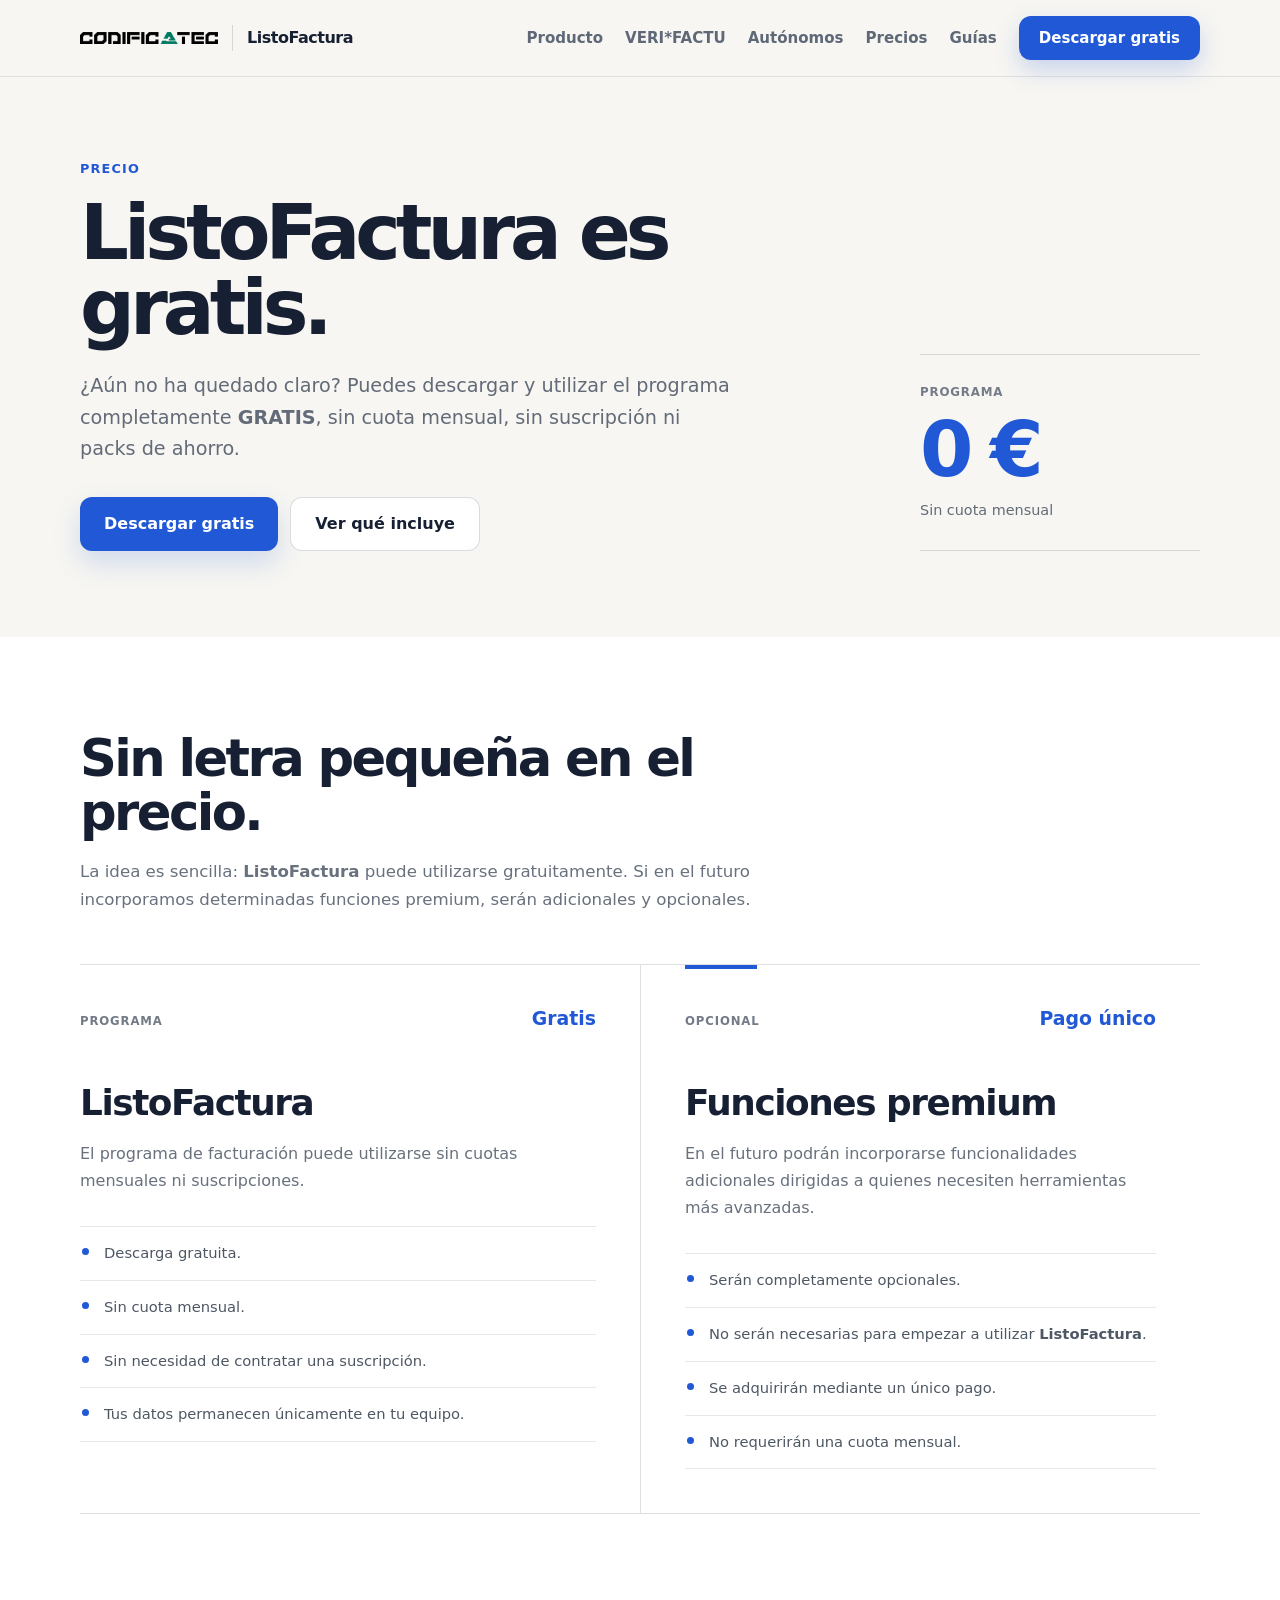
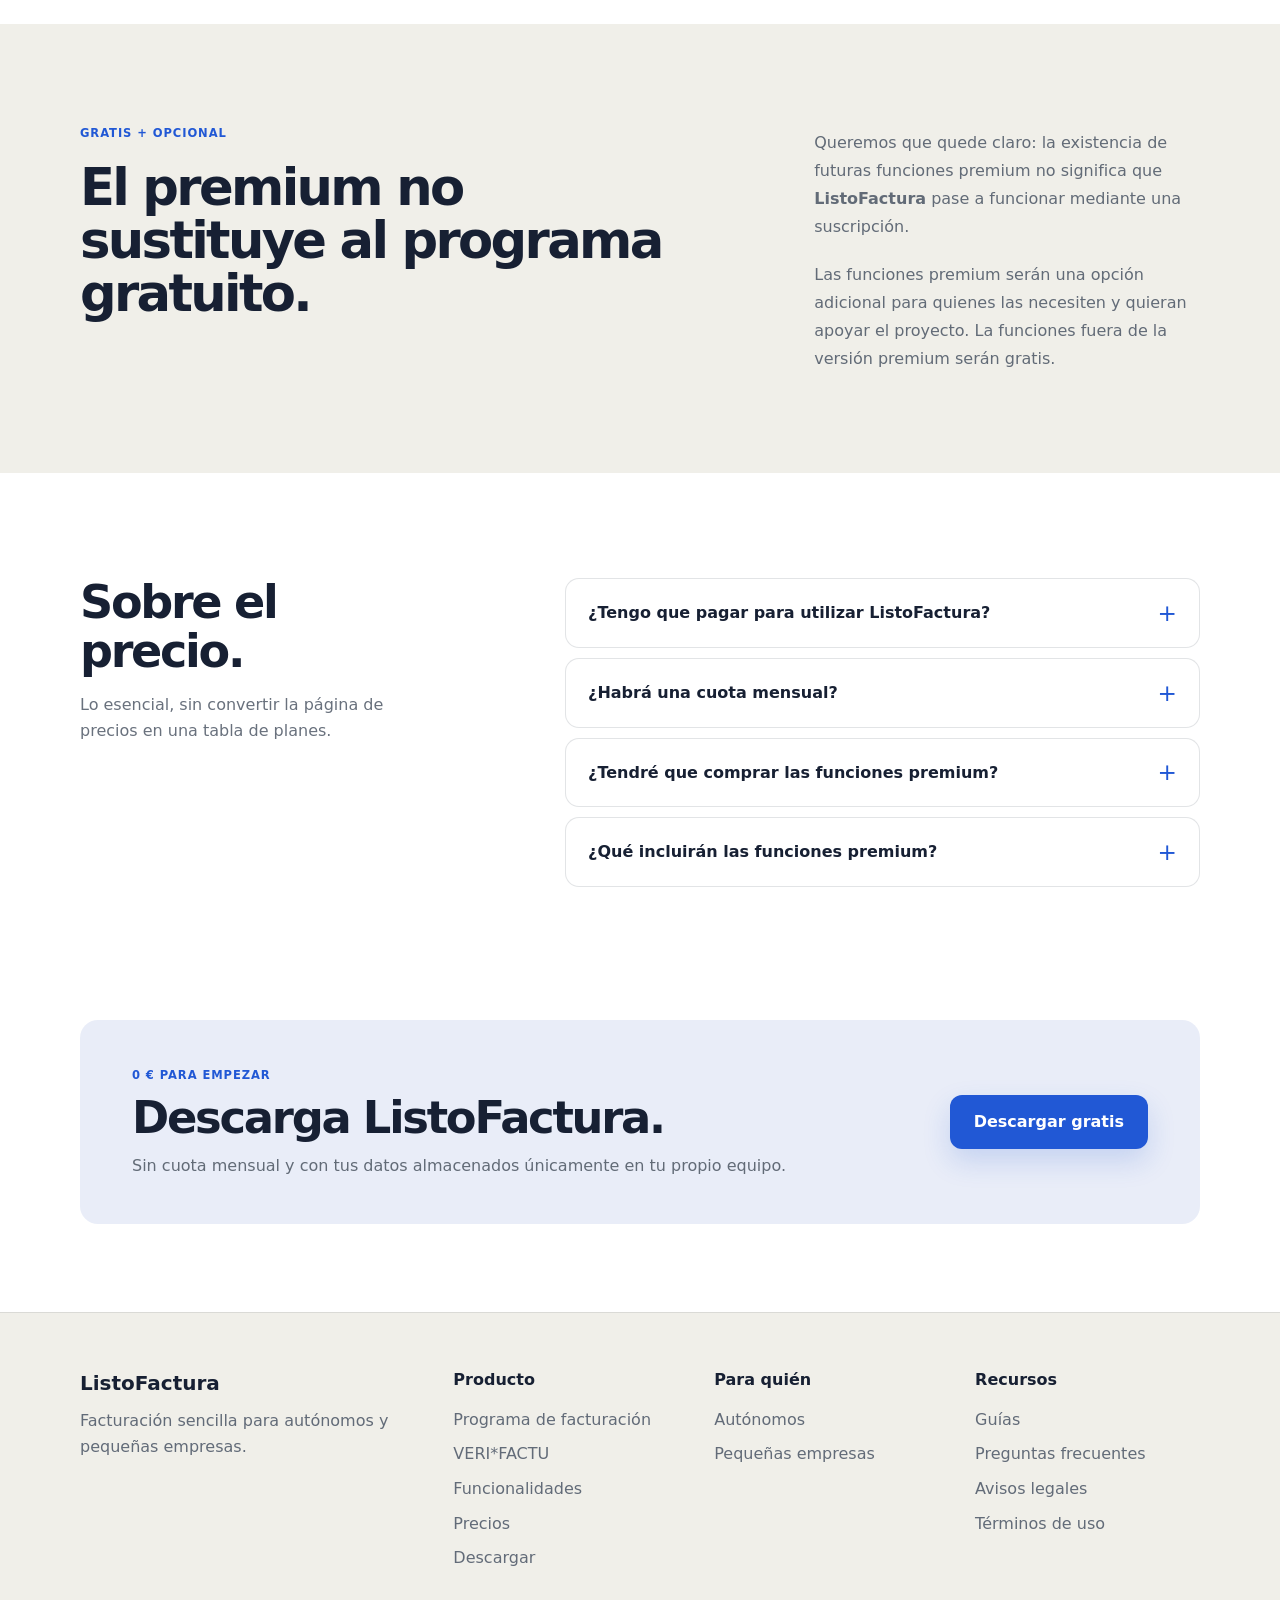
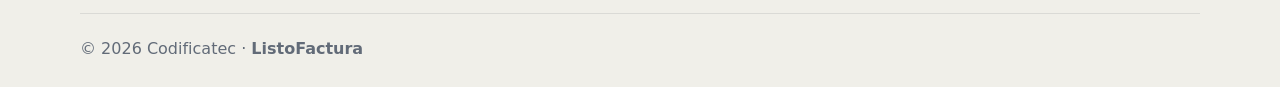
==== commit 43ef88b9: "Primera revisión web" ====
--- a/precios/index.html
+++ b/precios/index.html
@@ -1,95 +1,621 @@
 <!doctype html>
 <html lang="es">
+
 <head>
   <meta charset="utf-8">
   <meta name="viewport" content="width=device-width, initial-scale=1">
-  <title>Precio de ListoFactura | Programa de facturación gratis</title>
-  <meta name="description" content="ListoFactura es gratuita para su uso principal y no requiere una suscripción mensual.">
+
+  <title>Precio de ListoFactura | Gratis y sin suscripción</title>
+
+  <meta name="description"
+    content="ListoFactura es un programa de facturación gratis y sin cuotas mensuales. Algunas funciones premium opcionales podrán adquirirse mediante un único pago.">
+
   <meta name="author" content="Codificatec">
   <meta name="robots" content="index, follow">
+
   <link rel="canonical" href="https://codificatec.es/precios/">
-  <meta property="og:title" content="Precio de ListoFactura | Programa de facturación gratis">
-  <meta property="og:description" content="ListoFactura es gratuita para su uso principal y no requiere una suscripción mensual.">
+
+  <!-- Open Graph -->
+  <meta property="og:title" content="Precio de ListoFactura | Gratis y sin suscripción">
+
+  <meta property="og:description"
+    content="ListoFactura es gratis y no requiere suscripción. Algunas funciones premium opcionales podrán adquirirse mediante un único pago.">
+
   <meta property="og:type" content="website">
+
   <meta property="og:url" content="https://codificatec.es/precios/">
+
   <meta property="og:locale" content="es_ES">
+
   <meta property="og:site_name" content="ListoFactura">
+
   <meta property="og:image" content="https://codificatec.es/assets/img/logo-codificatec.png">
+
+  <!-- Twitter / X -->
   <meta name="twitter:card" content="summary_large_image">
-  <meta name="twitter:title" content="Precio de ListoFactura | Programa de facturación gratis">
-  <meta name="twitter:description" content="ListoFactura es gratuita para su uso principal y no requiere una suscripción mensual.">
+
+  <meta name="twitter:title" content="Precio de ListoFactura | Gratis y sin suscripción">
+
+  <meta name="twitter:description"
+    content="ListoFactura es gratis y no requiere suscripción. Las funciones premium opcionales serán de pago único.">
+
   <meta name="twitter:image" content="https://codificatec.es/assets/img/logo-codificatec.png">
+
+  <!-- Estilos -->
   <link rel="preload" href="/assets/css/styles.css" as="style">
+
   <link rel="stylesheet" href="/assets/css/styles.css">
+
   <link rel="icon" href="/assets/img/logo-codificatec.png">
 
 </head>
 
+
 <body>
-<header class="site-header" data-header>
-  <div class="container header-inner">
-    <a class="brand" href="/" aria-label="Ir al inicio de ListoFactura">
-      <img src="/assets/img/logo-codificatec.png" alt="Codificatec" class="brand-logo" width="1498" height="138">
-      <span class="brand-product">ListoFactura</span>
-    </a>
-    <nav class="main-nav" aria-label="Navegación principal">
-  <a href="/programa-facturacion/">Producto</a>
-  <a href="/verifactu/">VERI*FACTU</a>
-  <a href="/autonomos/">Autónomos</a>
-  <a href="/precios/">Precios</a>
-  <a href="/guias/">Guías</a>
-  <a class="nav-cta" href="/descargar/">Descargar gratis</a>
-</nav>
-  </div>
-</header>
-<main>
-  <section class="page-hero section">
-    <div class="container narrow-page">
-      <span class="eyebrow">Precio</span>
-      <h1>ListoFactura es gratis.</h1>
-      <p class="hero-text">Puedes utilizar las funciones principales sin pagar una cuota mensual. En el futuro podrán existir funciones avanzadas opcionales.</p>
-      <div class="hero-actions">
-        <a class="btn btn-primary" href="https://github.com/AlbertoMF1996/FacturasApp_releases/releases/latest/download/FacturaApp-win-Setup.exe" download>Descargar gratis</a>
-        <a class="btn btn-secondary" href="/funcionalidades/">Ver qué incluye</a>
-      </div>
+
+  <!-- =====================================================
+       HEADER
+       ===================================================== -->
+
+  <header class="site-header" data-header>
+
+    <div class="container header-inner">
+
+      <a class="brand" href="/" aria-label="Ir al inicio de ListoFactura">
+
+        <img src="/assets/img/logo-codificatec.png" alt="Codificatec" class="brand-logo" width="1498" height="138">
+
+        <span class="brand-product">
+          <strong>ListoFactura</strong>
+        </span>
+
+      </a>
+
+
+      <nav class="main-nav" aria-label="Navegación principal">
+
+        <a href="/programa-facturacion/">
+          Producto
+        </a>
+
+        <a href="/verifactu/">
+          VERI*FACTU
+        </a>
+
+        <a href="/autonomos/">
+          Autónomos
+        </a>
+
+        <a href="/precios/">
+          Precios
+        </a>
+
+        <a href="/guias/">
+          Guías
+        </a>
+
+        <a class="nav-cta" href="/descargar/">
+          Descargar gratis
+        </a>
+
+      </nav>
+
     </div>
-  </section>
-</main>
-<footer class="site-footer">
-  <div class="container footer-grid">
-    <div>
-      <a class="footer-brand" href="/">ListoFactura</a>
-      <p>Facturación sencilla para autónomos y pequeñas empresas.</p>
+
+  </header>
+
+
+  <main>
+
+    <!-- =====================================================
+         HERO
+         ===================================================== -->
+
+    <section class="pricing-page-hero">
+
+      <div class="container pricing-page-hero-inner">
+
+        <div class="pricing-page-heading">
+
+          <span class="eyebrow">
+            Precio
+          </span>
+
+          <h1>
+            <strong>ListoFactura</strong> es gratis.
+          </h1>
+
+          <p class="pricing-page-lead">
+            ¿Aún no ha quedado claro? Puedes descargar y utilizar el programa completamente <strong>GRATIS</strong>, sin
+            cuota mensual, sin suscripción ni packs de ahorro.
+          </p>
+
+
+          <div class="hero-actions">
+
+            <a class="btn btn-primary"
+              href="https://github.com/AlbertoMF1996/FacturasApp_releases/releases/latest/download/FacturaApp-win-Setup.exe"
+              download>
+              Descargar gratis
+            </a>
+
+            <a class="btn btn-secondary" href="/funcionalidades/">
+              Ver qué incluye
+            </a>
+
+          </div>
+
+        </div>
+
+
+        <div class="pricing-page-zero">
+
+          <span>
+            Programa
+          </span>
+
+          <strong>
+            0 €
+          </strong>
+
+          <p>
+            Sin cuota mensual
+          </p>
+
+        </div>
+
+      </div>
+
+    </section>
+
+
+    <!-- =====================================================
+         MODELO
+         ===================================================== -->
+
+    <section class="section pricing-page-model">
+
+      <div class="container">
+
+        <div class="pricing-page-intro">
+
+          <h2>
+            Sin letra pequeña en el precio.
+          </h2>
+
+          <p>
+            La idea es sencilla: <strong>ListoFactura</strong> puede
+            utilizarse gratuitamente. Si en el futuro incorporamos
+            determinadas funciones premium, serán adicionales y opcionales.
+          </p>
+
+        </div>
+
+
+        <div class="pricing-options">
+
+          <!-- GRATIS -->
+          <article class="pricing-option pricing-option-free">
+
+            <div class="pricing-option-top">
+
+              <span class="pricing-option-type">
+                Programa
+              </span>
+
+              <strong class="pricing-option-value">
+                Gratis
+              </strong>
+
+            </div>
+
+
+            <div class="pricing-option-content">
+
+              <h2>
+                <strong>ListoFactura</strong>
+              </h2>
+
+              <p>
+                El programa de facturación puede utilizarse sin cuotas
+                mensuales ni suscripciones.
+              </p>
+
+
+              <ul class="pricing-option-list">
+
+                <li>
+                  Descarga gratuita.
+                </li>
+
+                <li>
+                  Sin cuota mensual.
+                </li>
+
+                <li>
+                  Sin necesidad de contratar una suscripción.
+                </li>
+
+                <li>
+                  Tus datos permanecen únicamente en tu equipo.
+                </li>
+
+              </ul>
+
+            </div>
+
+          </article>
+
+
+          <!-- PREMIUM -->
+          <article class="pricing-option pricing-option-premium">
+
+            <div class="pricing-option-top">
+
+              <span class="pricing-option-type">
+                Opcional
+              </span>
+
+              <strong class="pricing-option-value">
+                Pago único
+              </strong>
+
+            </div>
+
+
+            <div class="pricing-option-content">
+
+              <h2>
+                Funciones premium
+              </h2>
+
+              <p>
+                En el futuro podrán incorporarse funcionalidades adicionales
+                dirigidas a quienes necesiten herramientas más avanzadas.
+              </p>
+
+
+              <ul class="pricing-option-list">
+
+                <li>
+                  Serán completamente opcionales.
+                </li>
+
+                <li>
+                  No serán necesarias para empezar a utilizar
+                  <strong>ListoFactura</strong>.
+                </li>
+
+                <li>
+                  Se adquirirán mediante un único pago.
+                </li>
+
+                <li>
+                  No requerirán una cuota mensual.
+                </li>
+
+              </ul>
+
+            </div>
+
+          </article>
+
+        </div>
+
+      </div>
+
+    </section>
+
+
+    <!-- =====================================================
+         ACLARACIÓN
+         ===================================================== -->
+
+    <section class="pricing-page-explanation">
+
+      <div class="container pricing-page-explanation-inner">
+
+        <div>
+
+          <span class="pricing-page-index">
+            GRATIS + OPCIONAL
+          </span>
+
+          <h2>
+            El premium no sustituye al programa gratuito.
+          </h2>
+
+        </div>
+
+
+        <div class="pricing-page-explanation-copy">
+
+          <p>
+            Queremos que quede claro: la existencia de futuras funciones
+            premium no significa que <strong>ListoFactura</strong> pase
+            a funcionar mediante una suscripción.
+          </p>
+
+          <p>
+            Las funciones premium serán una opción adicional para quienes
+            las necesiten y quieran apoyar el proyecto. La funciones fuera de la versión premium serán gratis.
+          </p>
+
+        </div>
+
+      </div>
+
+    </section>
+
+
+    <!-- =====================================================
+         FAQ PRECIOS
+         ===================================================== -->
+
+    <section class="section pricing-page-faq">
+
+      <div class="container pricing-page-faq-grid">
+
+        <div>
+
+          <h2>
+            Sobre el precio.
+          </h2>
+
+          <p>
+            Lo esencial, sin convertir la página de precios
+            en una tabla de planes.
+          </p>
+
+        </div>
+
+
+        <div class="faq-list">
+
+          <details class="faq-item">
+
+            <summary>
+              ¿Tengo que pagar para utilizar <strong>ListoFactura</strong>?
+            </summary>
+
+            <div class="faq-answer">
+
+              <div class="faq-answer-inner">
+
+                <p>
+                  No. <strong>ListoFactura</strong> es gratis y puedes
+                  utilizar el programa sin contratar una suscripción.
+                </p>
+
+              </div>
+
+            </div>
+
+          </details>
+
+
+          <details class="faq-item">
+
+            <summary>
+              ¿Habrá una cuota mensual?
+            </summary>
+
+            <div class="faq-answer">
+
+              <div class="faq-answer-inner">
+
+                <p>
+                  El modelo previsto para las funciones premium es de
+                  pago único, no de cuota mensual.
+                </p>
+
+              </div>
+
+            </div>
+
+          </details>
+
+
+          <details class="faq-item">
+
+            <summary>
+              ¿Tendré que comprar las funciones premium?
+            </summary>
+
+            <div class="faq-answer">
+
+              <div class="faq-answer-inner">
+
+                <p>
+                  No. Las funciones premium serán opcionales y estarán
+                  destinadas a usuarios que necesiten funcionalidades
+                  adicionales.
+                </p>
+
+              </div>
+
+            </div>
+
+          </details>
+
+
+          <details class="faq-item">
+
+            <summary>
+              ¿Qué incluirán las funciones premium?
+            </summary>
+
+            <div class="faq-answer">
+
+              <div class="faq-answer-inner">
+
+                <p>
+                  Todavía no está definido el conjunto definitivo de
+                  funcionalidades premium. La información se actualizará
+                  cuando estén disponibles.
+                </p>
+
+              </div>
+
+            </div>
+
+          </details>
+
+        </div>
+
+      </div>
+
+    </section>
+
+
+    <!-- =====================================================
+         CTA
+         ===================================================== -->
+
+    <section class="pricing-page-cta">
+
+      <div class="container pricing-page-cta-inner">
+
+        <div>
+
+          <span>
+            0 € PARA EMPEZAR
+          </span>
+
+          <h2>
+            Descarga <strong>ListoFactura</strong>.
+          </h2>
+
+          <p>
+            Sin cuota mensual y con tus datos almacenados únicamente
+            en tu propio equipo.
+          </p>
+
+        </div>
+
+
+        <a class="btn btn-primary"
+          href="https://github.com/AlbertoMF1996/FacturasApp_releases/releases/latest/download/FacturaApp-win-Setup.exe"
+          download>
+          Descargar gratis
+        </a>
+
+      </div>
+
+    </section>
+
+  </main>
+
+
+  <!-- =====================================================
+       FOOTER
+       ===================================================== -->
+
+  <footer class="site-footer">
+
+    <div class="container footer-grid">
+
+      <div>
+
+        <a class="footer-brand" href="/">
+          <strong>ListoFactura</strong>
+        </a>
+
+        <p>
+          Facturación sencilla para autónomos y pequeñas empresas.
+        </p>
+
+      </div>
+
+
+      <div>
+
+        <strong>
+          Producto
+        </strong>
+
+        <a href="/programa-facturacion/">
+          Programa de facturación
+        </a>
+
+        <a href="/verifactu/">
+          VERI*FACTU
+        </a>
+
+        <a href="/funcionalidades/">
+          Funcionalidades
+        </a>
+
+        <a href="/precios/">
+          Precios
+        </a>
+
+        <a href="/descargar/">
+          Descargar
+        </a>
+
+      </div>
+
+
+      <div>
+
+        <strong>
+          Para quién
+        </strong>
+
+        <a href="/autonomos/">
+          Autónomos
+        </a>
+
+        <a href="/pymes/">
+          Pequeñas empresas
+        </a>
+
+      </div>
+
+
+      <div>
+
+        <strong>
+          Recursos
+        </strong>
+
+        <a href="/guias/">
+          Guías
+        </a>
+
+        <a href="/#faq">
+          Preguntas frecuentes
+        </a>
+
+        <a href="/avisos-legales/">
+          Avisos legales
+        </a>
+
+        <a href="/terminos/">
+          Términos de uso
+        </a>
+
+      </div>
+
     </div>
 
-    <div>
-      <strong>Producto</strong>
-      <a href="/programa-facturacion/">Programa de facturación</a>
-      <a href="/verifactu/">VERI*FACTU</a>
-      <a href="/funcionalidades/">Funcionalidades</a>
-      <a href="/precios/">Precios</a>
-      <a href="/descargar/">Descargar</a>
+
+    <div class="container footer-bottom">
+
+      <p>
+        © <span data-year></span> Codificatec ·
+        <strong>ListoFactura</strong>
+      </p>
+
     </div>
 
-    <div>
-      <strong>Para quién</strong>
-      <a href="/autonomos/">Autónomos</a>
-      <a href="/pymes/">Pequeñas empresas</a>
-    </div>
-
-    <div>
-      <strong>Recursos</strong>
-      <a href="/guias/">Guías</a>
-      <a href="/#faq">Preguntas frecuentes</a>
-      <a href="/avisos-legales/">Avisos legales</a>
-      <a href="/terminos/">Términos de uso</a>
-    </div>
-  </div>
-
-  <div class="container footer-bottom">
-    <p>© <span data-year></span> Codificatec · ListoFactura</p>
-  </div>
-</footer>
-<script src="/assets/js/main.js" defer></script>
+  </footer>
+
+
+  <script src="/assets/js/main.js" defer>
+  </script>
+
 </body>
-</html>
+
+</html>
--- a/assets/css/styles.css
+++ b/assets/css/styles.css
@@ -117,11 +117,11 @@
   font-weight: 600;
 }
 
-.main-nav > a:not(.nav-cta) {
+.main-nav>a:not(.nav-cta) {
   transition: color 180ms ease;
 }
 
-.main-nav > a:not(.nav-cta):hover {
+.main-nav>a:not(.nav-cta):hover {
   color: #2158d5;
 }
 
@@ -492,12 +492,10 @@
   min-height: 155px;
 
   background:
-    linear-gradient(
-      110deg,
+    linear-gradient(110deg,
       #ffffff 0%,
       #ffffff 58%,
-      #f1f5ff 100%
-    );
+      #f1f5ff 100%);
 }
 
 .benefit-item-wide p {
@@ -697,7 +695,7 @@
   box-shadow: 0 15px 34px rgba(17, 24, 39, 0.06);
 }
 
-.link-card > span {
+.link-card>span {
   color: #2158d5;
 
   font-size: 0.8rem;
@@ -707,7 +705,7 @@
   letter-spacing: 0.07em;
 }
 
-.link-card > strong {
+.link-card>strong {
   font-size: 1.25rem;
 
   line-height: 1.25;
@@ -781,7 +779,7 @@
   padding: 0 22px 22px;
 }
 
-.faq-answer-inner p + p {
+.faq-answer-inner p+p {
   margin-top: 14px;
 }
 
@@ -830,7 +828,7 @@
   gap: 36px;
 }
 
-.footer-grid > div {
+.footer-grid>div {
   display: grid;
 
   align-content: start;
@@ -907,8 +905,7 @@
   pointer-events: none;
 
   transform:
-    translateX(-50%)
-    translateY(calc(100% + 50px));
+    translateX(-50%) translateY(calc(100% + 50px));
 
   transition:
     transform 250ms cubic-bezier(0.2, 0.8, 0.2, 1),
@@ -921,8 +918,7 @@
   pointer-events: auto;
 
   transform:
-    translateX(-50%)
-    translateY(0);
+    translateX(-50%) translateY(0);
 }
 
 .sticky-download-copy {
@@ -1037,7 +1033,7 @@
   align-items: start;
 }
 
-.feature-index article > span {
+.feature-index article>span {
   color: #2158d5;
 
   font-weight: 900;
@@ -1446,12 +1442,10 @@
   border-color: rgba(33, 88, 213, 0.16);
 
   background:
-    linear-gradient(
-      135deg,
+    linear-gradient(135deg,
       #ffffff 0%,
       #ffffff 52%,
-      #f3f6ff 100%
-    );
+      #f3f6ff 100%);
 }
 
 
@@ -1740,4 +1734,3309 @@
     grid-column: auto;
   }
 
+}
+
+
+/* =========================================================
+   NUEVA PORTADA
+   ========================================================= */
+
+
+/* =========================================================
+   HERO
+   ========================================================= */
+
+.home-hero {
+  padding: 92px 0 70px;
+}
+
+.home-hero-grid {
+  display: grid;
+  grid-template-columns: 0.88fr 1.12fr;
+
+  gap: clamp(50px, 7vw, 90px);
+
+  align-items: center;
+}
+
+.home-hero-copy h1 {
+  margin-top: 18px;
+
+  font-size: clamp(3.4rem, 6.4vw, 6.3rem);
+  line-height: 0.96;
+
+  letter-spacing: -0.065em;
+}
+
+.home-hero-text {
+  max-width: 610px;
+
+  margin-top: 28px;
+
+  color: #596271;
+
+  font-size: clamp(1.08rem, 1.5vw, 1.24rem);
+  line-height: 1.65;
+}
+
+.home-text-action {
+  display: inline-flex;
+  align-items: center;
+
+  gap: 9px;
+
+  min-height: 54px;
+
+  padding: 0 8px;
+
+  color: #172033;
+
+  font-weight: 800;
+
+  transition:
+    color 180ms ease,
+    gap 180ms ease;
+}
+
+.home-text-action:hover {
+  gap: 13px;
+
+  color: #2158d5;
+}
+
+
+/* CAPTURA HERO */
+
+.home-hero-product {
+  margin: 0;
+}
+
+.home-shot-window {
+  overflow: hidden;
+
+  border: 1px solid rgba(23, 32, 51, 0.12);
+  border-radius: 18px;
+
+  background: #ffffff;
+
+  box-shadow:
+    0 32px 80px rgba(17, 24, 39, 0.12);
+}
+
+.home-shot-bar {
+  position: relative;
+
+  display: flex;
+  align-items: center;
+
+  gap: 7px;
+
+  min-height: 42px;
+
+  padding: 0 15px;
+
+  border-bottom: 1px solid rgba(23, 32, 51, 0.09);
+
+  background: #f4f4f1;
+}
+
+.home-shot-bar>span {
+  width: 9px;
+  height: 9px;
+
+  border-radius: 50%;
+
+  background: rgba(23, 32, 51, 0.18);
+}
+
+.home-shot-bar small {
+  position: absolute;
+
+  left: 50%;
+
+  transform: translateX(-50%);
+
+  color: #727986;
+
+  font-size: 0.75rem;
+}
+
+.home-shot-window img {
+  width: 100%;
+  height: auto;
+}
+
+.home-hero-product figcaption {
+  margin-top: 13px;
+
+  color: #828995;
+
+  font-size: 0.84rem;
+}
+
+
+/* =========================================================
+   PRINCIPIOS
+   ========================================================= */
+
+.home-principles {
+  border-top: 1px solid rgba(23, 32, 51, 0.09);
+  border-bottom: 1px solid rgba(23, 32, 51, 0.09);
+
+  background: #ffffff;
+}
+
+.home-principles-grid {
+  display: grid;
+  grid-template-columns: repeat(3, 1fr);
+}
+
+.home-principle {
+  padding: 28px 34px;
+}
+
+.home-principle+.home-principle {
+  border-left: 1px solid rgba(23, 32, 51, 0.1);
+}
+
+.home-principle-title {
+  display: block;
+
+  margin-bottom: 7px;
+
+  color: #172033;
+
+  font-size: 1.05rem;
+  font-weight: 900;
+}
+
+.home-principle p {
+  max-width: 290px;
+
+  font-size: 0.93rem;
+  line-height: 1.55;
+}
+
+
+/* =========================================================
+   WORKFLOW
+   ========================================================= */
+
+.home-workflow {
+  padding-top: 120px;
+  padding-bottom: 120px;
+}
+
+.home-workflow-grid {
+  display: grid;
+  grid-template-columns: 1.08fr 0.92fr;
+
+  gap: clamp(55px, 8vw, 100px);
+
+  align-items: center;
+}
+
+.home-product-figure {
+  margin: 0;
+}
+
+.home-product-figure img {
+  width: 100%;
+
+  border: 1px solid rgba(23, 32, 51, 0.11);
+  border-radius: 12px;
+
+  box-shadow:
+    0 20px 55px rgba(17, 24, 39, 0.08);
+}
+
+.home-product-figure figcaption {
+  max-width: 560px;
+
+  margin-top: 15px;
+
+  color: #777f8b;
+
+  font-size: 0.88rem;
+}
+
+.home-workflow-copy h2 {
+  max-width: 530px;
+
+  margin-top: 15px;
+
+  font-size: clamp(2.5rem, 4.4vw, 4.4rem);
+}
+
+.home-section-lead {
+  max-width: 560px;
+
+  margin-top: 24px;
+
+  font-size: 1.08rem;
+  line-height: 1.7;
+}
+
+
+/* LISTA */
+
+.home-simple-list {
+  max-width: 560px;
+
+  margin-top: 36px;
+
+  border-top: 1px solid rgba(23, 32, 51, 0.12);
+}
+
+.home-simple-list>div {
+  display: grid;
+  grid-template-columns: 42px 1fr;
+
+  gap: 16px;
+
+  padding: 17px 0;
+
+  border-bottom: 1px solid rgba(23, 32, 51, 0.12);
+}
+
+.home-simple-list span {
+  color: #2158d5;
+
+  font-size: 0.76rem;
+  font-weight: 900;
+}
+
+.home-simple-list p {
+  color: #3f4855;
+
+  font-weight: 700;
+}
+
+
+/* =========================================================
+   CAPACIDADES
+   ========================================================= */
+
+.home-capabilities {
+  border-top: 1px solid rgba(23, 32, 51, 0.08);
+
+  background: #ffffff;
+}
+
+.home-capabilities-heading {
+  display: grid;
+  grid-template-columns: 1.1fr 0.9fr;
+
+  gap: 70px;
+
+  margin-bottom: 52px;
+
+  align-items: end;
+}
+
+.home-capabilities-heading h2 {
+  margin-top: 14px;
+
+  max-width: 620px;
+}
+
+.home-capabilities-heading>p {
+  max-width: 540px;
+
+  justify-self: end;
+
+  font-size: 1.04rem;
+  line-height: 1.7;
+}
+
+
+/* SIN TARJETAS */
+
+.home-capabilities-list {
+  border-top: 1px solid rgba(23, 32, 51, 0.13);
+}
+
+.home-capabilities-list a {
+  display: grid;
+  grid-template-columns: 1.1fr 1fr 32px;
+
+  gap: 28px;
+
+  align-items: center;
+
+  min-height: 86px;
+
+  padding: 0 10px;
+
+  border-bottom: 1px solid rgba(23, 32, 51, 0.13);
+
+  transition:
+    padding 180ms ease,
+    background 180ms ease;
+}
+
+.home-capabilities-list a:hover {
+  padding-left: 20px;
+  padding-right: 20px;
+
+  background: #f7f8fb;
+}
+
+.home-capabilities-list a>span {
+  color: #172033;
+
+  font-size: 1.08rem;
+  font-weight: 850;
+}
+
+.home-capabilities-list small {
+  color: #7a828e;
+
+  font-size: 0.9rem;
+}
+
+.home-capabilities-list a>strong {
+  color: #2158d5;
+
+  font-size: 1.25rem;
+}
+
+
+/* =========================================================
+   VERIFACTU
+   ========================================================= */
+
+.home-verifactu {
+  background: #111827;
+
+  color: #ffffff;
+}
+
+.home-verifactu-grid {
+  display: grid;
+  grid-template-columns: 1.08fr 0.92fr;
+
+  gap: clamp(60px, 8vw, 110px);
+
+  align-items: center;
+}
+
+.home-dark-label {
+  display: block;
+
+  color: #8facff;
+
+  font-size: 0.76rem;
+  font-weight: 900;
+
+  letter-spacing: 0.1em;
+}
+
+.home-verifactu h2 {
+  max-width: 680px;
+
+  margin-top: 16px;
+
+  color: #ffffff;
+
+  font-size: clamp(2.6rem, 4.5vw, 4.5rem);
+}
+
+.home-verifactu p {
+  max-width: 650px;
+
+  margin-top: 24px;
+
+  color: rgba(255, 255, 255, 0.68);
+
+  font-size: 1.06rem;
+}
+
+.home-dark-link {
+  display: inline-flex;
+  align-items: center;
+
+  gap: 9px;
+
+  margin-top: 30px;
+
+  color: #a9c0ff;
+
+  font-weight: 800;
+
+  transition: gap 180ms ease;
+}
+
+.home-dark-link:hover {
+  gap: 14px;
+}
+
+
+/* LISTA VERIFACTU */
+
+.home-verifactu-list {
+  border-top: 1px solid rgba(255, 255, 255, 0.14);
+}
+
+.home-verifactu-list>div {
+  display: grid;
+  grid-template-columns: 125px 1fr;
+
+  gap: 24px;
+
+  padding: 21px 0;
+
+  border-bottom: 1px solid rgba(255, 255, 255, 0.14);
+}
+
+.home-verifactu-list span {
+  color: #8facff;
+
+  font-size: 0.8rem;
+  font-weight: 800;
+}
+
+.home-verifactu-list strong {
+  color: #ffffff;
+
+  font-size: 1rem;
+}
+
+
+/* =========================================================
+   DOCUMENTOS
+   ========================================================= */
+
+.home-document {
+  padding-top: 120px;
+  padding-bottom: 120px;
+}
+
+.home-document-grid {
+  display: grid;
+  grid-template-columns: 0.75fr 1.25fr;
+
+  gap: clamp(55px, 8vw, 100px);
+
+  align-items: center;
+}
+
+.home-document-copy h2 {
+  margin-top: 15px;
+}
+
+.home-document-copy p {
+  max-width: 480px;
+
+  margin-top: 21px;
+
+  line-height: 1.7;
+}
+
+.home-document-figure {
+  margin: 0;
+}
+
+.home-document-figure img {
+  width: 100%;
+
+  border: 1px solid rgba(23, 32, 51, 0.1);
+  border-radius: 12px;
+
+  box-shadow:
+    0 22px 60px rgba(17, 24, 39, 0.08);
+}
+
+
+/* =========================================================
+   AUDIENCIA
+   ========================================================= */
+
+.home-audience {
+  border-top: 1px solid rgba(23, 32, 51, 0.08);
+
+  background: #f0efe9;
+}
+
+.home-audience-heading {
+  max-width: 790px;
+
+  margin-bottom: 50px;
+}
+
+.home-audience-heading h2 {
+  margin-top: 14px;
+}
+
+.home-audience-columns {
+  display: grid;
+  grid-template-columns: repeat(2, 1fr);
+
+  border-top: 1px solid rgba(23, 32, 51, 0.13);
+}
+
+.home-audience-columns>a {
+  display: block;
+
+  padding: 40px 45px 40px 0;
+}
+
+.home-audience-columns>a+a {
+  padding-left: 45px;
+
+  border-left: 1px solid rgba(23, 32, 51, 0.13);
+}
+
+.home-audience-columns>a>span {
+  color: #2158d5;
+
+  font-size: 0.78rem;
+  font-weight: 900;
+
+  text-transform: uppercase;
+  letter-spacing: 0.07em;
+}
+
+.home-audience-columns h3 {
+  max-width: 490px;
+
+  margin-top: 15px;
+
+  font-size: clamp(1.7rem, 2.5vw, 2.5rem);
+}
+
+.home-audience-columns p {
+  max-width: 500px;
+
+  margin-top: 17px;
+}
+
+.home-audience-columns a>strong {
+  display: block;
+
+  margin-top: 27px;
+
+  color: #2158d5;
+
+  font-size: 0.93rem;
+}
+
+
+/* =========================================================
+   FAQ
+   ========================================================= */
+
+.home-faq {
+  background: #ffffff;
+}
+
+.home-faq-grid {
+  display: grid;
+  grid-template-columns: 0.72fr 1.28fr;
+
+  gap: clamp(55px, 8vw, 100px);
+
+  align-items: start;
+}
+
+.home-faq-heading h2 {
+  margin-top: 14px;
+
+  font-size: clamp(2.3rem, 3.7vw, 3.6rem);
+}
+
+
+/* =========================================================
+   CTA FINAL
+   ========================================================= */
+
+.home-final-cta {
+  padding: 85px 0;
+
+  background: #e9edf8;
+}
+
+.home-final-cta-inner {
+  display: flex;
+  justify-content: space-between;
+  align-items: center;
+
+  gap: 40px;
+}
+
+.home-final-cta-inner>div>span {
+  color: #2158d5;
+
+  font-size: 0.76rem;
+  font-weight: 900;
+
+  letter-spacing: 0.09em;
+}
+
+.home-final-cta h2 {
+  margin-top: 12px;
+
+  font-size: clamp(2.4rem, 4.3vw, 4.1rem);
+}
+
+
+/* =========================================================
+   RESPONSIVE
+   ========================================================= */
+
+@media (max-width: 960px) {
+
+  .home-hero-grid,
+  .home-workflow-grid,
+  .home-capabilities-heading,
+  .home-verifactu-grid,
+  .home-document-grid,
+  .home-faq-grid {
+    grid-template-columns: 1fr;
+  }
+
+  .home-hero-grid {
+    gap: 55px;
+  }
+
+  .home-workflow-copy {
+    max-width: 720px;
+  }
+
+  .home-capabilities-heading>p {
+    justify-self: start;
+  }
+
+  .home-document-copy {
+    max-width: 650px;
+  }
+
+}
+
+
+@media (max-width: 760px) {
+
+  .home-principles-grid {
+    grid-template-columns: 1fr;
+  }
+
+  .home-principle {
+    padding: 22px 0;
+  }
+
+  .home-principle+.home-principle {
+    border-left: 0;
+    border-top: 1px solid rgba(23, 32, 51, 0.1);
+  }
+
+  .home-capabilities-list a {
+    grid-template-columns: 1fr 30px;
+
+    gap: 8px 16px;
+
+    padding: 17px 0;
+  }
+
+  .home-capabilities-list small {
+    grid-column: 1;
+  }
+
+  .home-capabilities-list a>strong {
+    grid-column: 2;
+    grid-row: 1 / 3;
+  }
+
+  .home-audience-columns {
+    grid-template-columns: 1fr;
+  }
+
+  .home-audience-columns>a {
+    padding: 32px 0;
+  }
+
+  .home-audience-columns>a+a {
+    padding-left: 0;
+
+    border-left: 0;
+    border-top: 1px solid rgba(23, 32, 51, 0.13);
+  }
+
+  .home-final-cta-inner {
+    flex-direction: column;
+    align-items: flex-start;
+  }
+
+}
+
+
+@media (max-width: 560px) {
+
+  .home-hero {
+    padding-top: 58px;
+    padding-bottom: 52px;
+  }
+
+  .home-hero-copy h1 {
+    font-size: 3.3rem;
+  }
+
+  .home-hero-product figcaption {
+    font-size: 0.78rem;
+  }
+
+  .home-workflow,
+  .home-document {
+    padding-top: 76px;
+    padding-bottom: 76px;
+  }
+
+  .home-workflow-grid,
+  .home-document-grid {
+    gap: 44px;
+  }
+
+  .home-verifactu-list>div {
+    grid-template-columns: 1fr;
+
+    gap: 5px;
+  }
+
+  .home-final-cta {
+    padding: 64px 0;
+  }
+
+  .home-final-cta .btn {
+    width: 100%;
+  }
+
+}
+
+/* =========================================================
+   PORTADA LISTOFACTURA V2
+   ========================================================= */
+
+
+/* =========================================================
+   HERO
+   ========================================================= */
+
+.lf2-hero {
+  padding: 70px 0 88px;
+}
+
+.lf2-hero-surface {
+  position: relative;
+
+  overflow: hidden;
+
+  padding: clamp(32px, 5vw, 72px);
+
+  border: 1px solid rgba(23, 32, 51, 0.08);
+  border-radius: 22px;
+
+  background: #eef2fa;
+}
+
+.lf2-hero-surface::before {
+  content: "";
+
+  position: absolute;
+
+  top: 0;
+  left: 0;
+
+  width: 82px;
+  height: 5px;
+
+  background: #2158d5;
+}
+
+.lf2-hero-top {
+  display: grid;
+  grid-template-columns: minmax(0, 1.25fr) minmax(220px, 0.55fr);
+
+  gap: clamp(50px, 8vw, 110px);
+
+  align-items: end;
+}
+
+.lf2-kicker {
+  margin: 0 0 20px;
+
+  color: #2158d5;
+
+  font-size: 0.82rem;
+  font-weight: 850;
+
+  letter-spacing: 0.03em;
+}
+
+.lf2-hero-copy h1 {
+  max-width: 850px;
+
+  margin: 0;
+
+  font-size: clamp(3.9rem, 7vw, 7rem);
+  line-height: 0.94;
+
+  letter-spacing: -0.07em;
+}
+
+.lf2-hero-text {
+  max-width: 650px;
+
+  margin-top: 28px;
+
+  color: #596271;
+
+  font-size: clamp(1.08rem, 1.55vw, 1.25rem);
+  line-height: 1.65;
+}
+
+.lf2-hero-actions {
+  display: flex;
+  flex-wrap: wrap;
+  align-items: center;
+
+  gap: 24px;
+
+  margin-top: 34px;
+}
+
+.lf2-text-link {
+  color: #172033;
+
+  font-size: 0.94rem;
+  font-weight: 850;
+
+  transition:
+    color 160ms ease,
+    transform 160ms ease;
+}
+
+.lf2-text-link:hover {
+  color: #2158d5;
+
+  transform: translateX(3px);
+}
+
+
+/* RESUMEN HERO */
+
+.lf2-hero-summary {
+  border-top: 1px solid rgba(23, 32, 51, 0.14);
+}
+
+.lf2-hero-summary>div {
+  display: grid;
+  grid-template-columns: 74px 1fr;
+
+  gap: 4px 40px;
+
+  padding: 17px 0;
+
+  border-bottom: 1px solid rgba(23, 32, 51, 0.12);
+}
+
+.lf2-hero-summary span {
+  grid-row: 1 / 3;
+
+  padding-top: 3px;
+
+  color: #7a8290;
+
+  font-size: 0.72rem;
+  font-weight: 800;
+
+  text-transform: uppercase;
+  letter-spacing: 0.06em;
+}
+
+.lf2-hero-summary strong {
+  color: #172033;
+
+  font-size: 1rem;
+}
+
+.lf2-hero-summary small {
+  color: #6f7783;
+
+  font-size: 0.78rem;
+}
+
+
+/* =========================================================
+   MARCO PROPIO DEL PRODUCTO
+   ========================================================= */
+
+.lf2-product-stage {
+  margin: 68px 0 0;
+}
+
+.lf2-app-frame {
+  overflow: hidden;
+
+  border: 1px solid rgba(23, 32, 51, 0.13);
+  border-radius: 10px;
+
+  background: #ffffff;
+
+  box-shadow:
+    0 22px 60px rgba(17, 24, 39, 0.09);
+}
+
+.lf2-app-frame-bar {
+  display: flex;
+  justify-content: space-between;
+  align-items: center;
+
+  min-height: 48px;
+
+  padding: 0 18px;
+
+  border-bottom: 1px solid rgba(23, 32, 51, 0.09);
+
+  background: #f5f6f8;
+
+  color: #6c7480;
+
+  font-size: 0.76rem;
+}
+
+.lf2-app-frame-bar>div {
+  display: flex;
+  align-items: center;
+
+  gap: 9px;
+}
+
+.lf2-app-frame-bar strong {
+  color: #283142;
+}
+
+.lf2-app-mark {
+  width: 8px;
+  height: 8px;
+
+  border-radius: 2px;
+
+  background: #2158d5;
+}
+
+.lf2-app-frame-image {
+  overflow: hidden;
+
+  background: #ffffff;
+}
+
+.lf2-app-frame-image img {
+  display: block;
+
+  width: 100%;
+  height: auto;
+}
+
+.lf2-product-stage figcaption,
+.lf2-document-stage figcaption {
+  margin-top: 12px;
+
+  color: #747c87;
+
+  font-size: 0.8rem;
+}
+
+
+/* =========================================================
+   PRINCIPIOS
+   ========================================================= */
+
+.lf2-principles {
+  padding: 22px 0 95px;
+}
+
+.lf2-principles-grid {
+  display: grid;
+  grid-template-columns: repeat(3, 1fr);
+
+  border-top: 1px solid rgba(23, 32, 51, 0.14);
+  border-bottom: 1px solid rgba(23, 32, 51, 0.14);
+}
+
+.lf2-principles-grid>div {
+  min-height: 230px;
+
+  padding: 34px 38px 34px 0;
+}
+
+.lf2-principles-grid>div+div {
+  padding-left: 38px;
+
+  border-left: 1px solid rgba(23, 32, 51, 0.12);
+}
+
+.lf2-principle-value {
+  display: block;
+
+  margin-bottom: 27px;
+
+  color: #2158d5;
+
+  font-size: clamp(1.75rem, 3vw, 2.8rem);
+  line-height: 1;
+
+  letter-spacing: -0.04em;
+}
+
+.lf2-principles h2 {
+  margin: 0;
+
+  font-size: 1.35rem;
+  line-height: 1.2;
+
+  letter-spacing: -0.03em;
+}
+
+.lf2-principles p {
+  max-width: 340px;
+
+  margin-top: 12px;
+
+  color: #68717d;
+
+  font-size: 0.93rem;
+  line-height: 1.65;
+}
+
+
+/* =========================================================
+   CABECERAS DE SECCIÓN
+   ========================================================= */
+
+.lf2-section-intro,
+.lf2-document-heading {
+  display: grid;
+  grid-template-columns: minmax(0, 1.25fr) minmax(280px, 0.55fr);
+
+  gap: clamp(60px, 9vw, 130px);
+
+  margin-bottom: 50px;
+
+  align-items: end;
+}
+
+.lf2-title-mark {
+  display: grid;
+  grid-template-columns: 5px minmax(0, 1fr);
+
+  gap: 22px;
+}
+
+.lf2-title-mark>span {
+  display: block;
+
+  width: 5px;
+  height: 64px;
+
+  margin-top: 4px;
+
+  background: #2158d5;
+}
+
+.lf2-title-mark h2 {
+  max-width: 760px;
+
+  margin: 0;
+
+  font-size: clamp(2.45rem, 4vw, 4.15rem);
+  line-height: 1.04;
+
+  letter-spacing: -0.052em;
+}
+
+.lf2-section-intro>p,
+.lf2-document-heading>p {
+  margin: 0;
+
+  color: #68717d;
+
+  line-height: 1.75;
+}
+
+
+/* =========================================================
+   PRODUCTO
+   ========================================================= */
+
+.lf2-product {
+  padding-top: 110px;
+  padding-bottom: 125px;
+
+  background: #ffffff;
+}
+
+.lf2-product-showcase {
+  margin: 0;
+}
+
+.lf2-product-bottom {
+  display: grid;
+  grid-template-columns: minmax(230px, 0.4fr) minmax(0, 0.6fr);
+
+  gap: clamp(70px, 10vw, 145px);
+
+  margin-top: 72px;
+}
+
+.lf2-small-index {
+  margin: 0 0 18px;
+
+  color: #2158d5;
+
+  font-size: 0.72rem;
+  font-weight: 850;
+
+  letter-spacing: 0.08em;
+}
+
+.lf2-product-copy h3 {
+  max-width: 360px;
+
+  margin: 0;
+
+  font-size: clamp(1.8rem, 2.7vw, 2.6rem);
+  line-height: 1.13;
+
+  letter-spacing: -0.045em;
+}
+
+.lf2-product-copy>p:last-child {
+  max-width: 390px;
+
+  margin-top: 18px;
+
+  color: #69717d;
+
+  line-height: 1.7;
+}
+
+
+/* FUNCIONALIDADES */
+
+.lf2-feature-list {
+  border-top: 1px solid rgba(23, 32, 51, 0.14);
+}
+
+.lf2-feature-list>div {
+  display: grid;
+  grid-template-columns: minmax(185px, 0.42fr) minmax(0, 0.58fr);
+
+  gap: 26px;
+
+  padding: 21px 0;
+
+  border-bottom: 1px solid rgba(23, 32, 51, 0.13);
+}
+
+.lf2-feature-list span {
+  color: #172033;
+
+  font-size: 0.98rem;
+  font-weight: 850;
+}
+
+.lf2-feature-list p {
+  margin: 0;
+
+  color: #69717d;
+
+  line-height: 1.55;
+}
+
+
+/* =========================================================
+   VERIFACTU
+   ========================================================= */
+
+.lf2-verifactu {
+  padding: 110px 0;
+
+  background: #111827;
+
+  color: #ffffff;
+}
+
+.lf2-verifactu-head {
+  display: grid;
+  grid-template-columns: minmax(0, 1.15fr) minmax(280px, 0.55fr);
+
+  gap: clamp(70px, 10vw, 145px);
+
+  align-items: end;
+}
+
+.lf2-dark-index {
+  margin: 0 0 18px;
+
+  color: #8daaff;
+
+  font-size: 0.72rem;
+  font-weight: 850;
+
+  letter-spacing: 0.08em;
+}
+
+.lf2-verifactu h2 {
+  max-width: 720px;
+
+  margin: 0;
+
+  color: #ffffff;
+
+  font-size: clamp(2.6rem, 4.5vw, 4.65rem);
+  line-height: 1.02;
+
+  letter-spacing: -0.055em;
+}
+
+.lf2-verifactu-copy p {
+  margin: 0;
+
+  color: rgba(255, 255, 255, 0.67);
+
+  line-height: 1.75;
+}
+
+.lf2-verifactu-copy a {
+  display: inline-block;
+
+  margin-top: 24px;
+
+  color: #a9c0ff;
+
+  font-size: 0.9rem;
+  font-weight: 800;
+}
+
+.lf2-verifactu-copy a:hover {
+  color: #ffffff;
+}
+
+
+/* GRID TÉCNICO */
+
+.lf2-verifactu-grid {
+  display: grid;
+  grid-template-columns: repeat(2, 1fr);
+
+  margin-top: 72px;
+
+  border-top: 1px solid rgba(255, 255, 255, 0.15);
+  border-left: 1px solid rgba(255, 255, 255, 0.15);
+}
+
+.lf2-verifactu-grid>div {
+  min-height: 190px;
+
+  padding: 28px 30px;
+
+  border-right: 1px solid rgba(255, 255, 255, 0.15);
+  border-bottom: 1px solid rgba(255, 255, 255, 0.15);
+}
+
+.lf2-verifactu-grid span {
+  display: block;
+
+  margin-bottom: 20px;
+
+  color: #8daaff;
+
+  font-size: 0.74rem;
+  font-weight: 850;
+
+  text-transform: uppercase;
+  letter-spacing: 0.07em;
+}
+
+.lf2-verifactu-grid strong {
+  display: block;
+
+  color: #ffffff;
+
+  font-size: 1.15rem;
+}
+
+.lf2-verifactu-grid p {
+  max-width: 480px;
+
+  margin-top: 10px;
+
+  color: rgba(255, 255, 255, 0.6);
+
+  font-size: 0.9rem;
+  line-height: 1.65;
+}
+
+
+/* =========================================================
+   DOCUMENTOS
+   ========================================================= */
+
+.lf2-document {
+  padding-top: 120px;
+  padding-bottom: 125px;
+}
+
+.lf2-document-stage {
+  max-width: 1180px;
+
+  margin: 0 0 0 auto;
+}
+
+.lf2-document-background {
+  padding: clamp(24px, 4vw, 54px);
+
+  border: 1px solid rgba(23, 32, 51, 0.07);
+  border-radius: 16px;
+
+  background: #e9edf8;
+}
+
+.lf2-document-background .lf2-app-frame {
+  box-shadow:
+    0 20px 52px rgba(17, 24, 39, 0.1);
+}
+
+
+/* =========================================================
+   AUDIENCIA
+   ========================================================= */
+
+.lf2-audience {
+  padding: 105px 0;
+
+  border-top: 1px solid rgba(23, 32, 51, 0.09);
+
+  background: #f0efe9;
+}
+
+.lf2-audience-heading {
+  max-width: 830px;
+}
+
+.lf2-audience-heading h2 {
+  margin: 0;
+
+  font-size: clamp(2.5rem, 4.1vw, 4.15rem);
+  line-height: 1.04;
+
+  letter-spacing: -0.052em;
+}
+
+.lf2-audience-heading>p:last-child {
+  max-width: 620px;
+
+  margin-top: 21px;
+
+  color: #68717d;
+
+  line-height: 1.7;
+}
+
+
+/* DOS BLOQUES GRANDES */
+
+.lf2-audience-links {
+  display: grid;
+  grid-template-columns: repeat(2, 1fr);
+
+  margin-top: 62px;
+
+  border-top: 1px solid rgba(23, 32, 51, 0.15);
+}
+
+.lf2-audience-links>a {
+  display: grid;
+  grid-template-columns: 1fr 40px;
+
+  gap: 30px;
+
+  min-height: 285px;
+
+  padding: 36px 45px 38px 0;
+
+  border-bottom: 1px solid rgba(23, 32, 51, 0.15);
+
+  transition: background 160ms ease;
+}
+
+.lf2-audience-links>a+a {
+  padding-left: 45px;
+
+  border-left: 1px solid rgba(23, 32, 51, 0.15);
+}
+
+.lf2-audience-links>a:hover {
+  background: rgba(255, 255, 255, 0.32);
+}
+
+.lf2-audience-links span {
+  display: block;
+
+  margin-bottom: 28px;
+
+  color: #2158d5;
+
+  font-size: 0.76rem;
+  font-weight: 850;
+
+  text-transform: uppercase;
+  letter-spacing: 0.06em;
+}
+
+.lf2-audience-links h3 {
+  max-width: 480px;
+
+  margin: 0;
+
+  font-size: clamp(1.55rem, 2.5vw, 2.35rem);
+  line-height: 1.14;
+
+  letter-spacing: -0.04em;
+}
+
+.lf2-audience-links p {
+  max-width: 480px;
+
+  margin-top: 15px;
+
+  color: #68717d;
+
+  line-height: 1.65;
+}
+
+.lf2-audience-links>a>strong {
+  align-self: center;
+  justify-self: end;
+
+  color: #2158d5;
+
+  font-size: 1.35rem;
+}
+
+
+/* =========================================================
+   FAQ
+   ========================================================= */
+
+.lf2-faq {
+  padding-top: 110px;
+  padding-bottom: 110px;
+
+  background: #ffffff;
+}
+
+.lf2-faq-layout {
+  display: grid;
+  grid-template-columns: minmax(240px, 0.38fr) minmax(0, 0.62fr);
+
+  gap: clamp(70px, 10vw, 145px);
+
+  align-items: start;
+}
+
+.lf2-faq-layout>div:first-child h2 {
+  margin: 0;
+
+  font-size: clamp(2.3rem, 3.7vw, 3.65rem);
+
+  letter-spacing: -0.05em;
+}
+
+.lf2-faq-layout>div:first-child>p:last-child {
+  max-width: 320px;
+
+  margin-top: 16px;
+
+  color: #68717d;
+
+  line-height: 1.65;
+}
+
+
+/* =========================================================
+   CTA FINAL
+   ========================================================= */
+
+.lf2-final {
+  padding: 34px 0 86px;
+
+  background: #ffffff;
+}
+
+.lf2-final-inner {
+  display: flex;
+  justify-content: space-between;
+  align-items: center;
+
+  gap: 50px;
+
+  padding: 48px 52px;
+
+  border-radius: 18px;
+
+  background: #e9edf8;
+}
+
+.lf2-final-inner span {
+  display: block;
+
+  margin-bottom: 10px;
+
+  color: #2158d5;
+
+  font-size: 0.72rem;
+  font-weight: 850;
+
+  letter-spacing: 0.08em;
+}
+
+.lf2-final h2 {
+  max-width: 750px;
+
+  margin: 0;
+
+  font-size: clamp(2.1rem, 3.6vw, 3.5rem);
+
+  letter-spacing: -0.05em;
+}
+
+.lf2-final p {
+  margin-top: 12px;
+
+  color: #626b77;
+}
+
+
+/* =========================================================
+   RESPONSIVE
+   ========================================================= */
+
+@media (max-width: 960px) {
+
+  .lf2-hero-top,
+  .lf2-section-intro,
+  .lf2-document-heading,
+  .lf2-product-bottom,
+  .lf2-verifactu-head,
+  .lf2-faq-layout {
+    grid-template-columns: 1fr;
+  }
+
+  .lf2-hero-top {
+    gap: 45px;
+  }
+
+  .lf2-hero-summary {
+    max-width: 540px;
+  }
+
+  .lf2-section-intro,
+  .lf2-document-heading,
+  .lf2-product-bottom,
+  .lf2-verifactu-head,
+  .lf2-faq-layout {
+    gap: 40px;
+  }
+
+  .lf2-section-intro>p,
+  .lf2-document-heading>p {
+    max-width: 650px;
+  }
+
+}
+
+
+@media (max-width: 760px) {
+
+  .lf2-hero {
+    padding-top: 42px;
+  }
+
+  .lf2-hero-surface {
+    border-radius: 16px;
+  }
+
+  .lf2-hero-copy h1 {
+    font-size: clamp(3.35rem, 14vw, 5rem);
+  }
+
+  .lf2-product-stage {
+    margin-top: 50px;
+  }
+
+
+  /* PRINCIPIOS */
+
+  .lf2-principles-grid {
+    grid-template-columns: 1fr;
+  }
+
+  .lf2-principles-grid>div,
+  .lf2-principles-grid>div+div {
+    min-height: auto;
+
+    padding: 30px 0;
+
+    border-left: 0;
+  }
+
+  .lf2-principles-grid>div+div {
+    border-top: 1px solid rgba(23, 32, 51, 0.12);
+  }
+
+  .lf2-principle-value {
+    margin-bottom: 14px;
+  }
+
+
+  /* FEATURES */
+
+  .lf2-feature-list>div {
+    grid-template-columns: 1fr;
+
+    gap: 7px;
+  }
+
+
+  /* VERIFACTU */
+
+  .lf2-verifactu-grid {
+    grid-template-columns: 1fr;
+  }
+
+
+  /* AUDIENCIA */
+
+  .lf2-audience-links {
+    grid-template-columns: 1fr;
+  }
+
+  .lf2-audience-links>a,
+  .lf2-audience-links>a+a {
+    min-height: auto;
+
+    padding: 32px 0;
+
+    border-left: 0;
+  }
+
+  .lf2-audience-links>a+a {
+    border-top: 0;
+  }
+
+
+  /* CTA */
+
+  .lf2-final-inner {
+    flex-direction: column;
+    align-items: flex-start;
+
+    padding: 38px 32px;
+  }
+
+}
+
+
+@media (max-width: 520px) {
+
+  .lf2-hero-surface {
+    padding: 28px 22px;
+  }
+
+  .lf2-hero-actions {
+    flex-direction: column;
+    align-items: flex-start;
+
+    gap: 16px;
+  }
+
+  .lf2-app-frame {
+    border-radius: 7px;
+  }
+
+  .lf2-app-frame-bar {
+    min-height: 42px;
+
+    padding: 0 12px;
+  }
+
+  .lf2-app-frame-bar>span {
+    display: none;
+  }
+
+  .lf2-title-mark {
+    grid-template-columns: 4px minmax(0, 1fr);
+
+    gap: 15px;
+  }
+
+  .lf2-title-mark>span {
+    width: 4px;
+    height: 50px;
+  }
+
+  .lf2-document-background {
+    padding: 14px;
+
+    border-radius: 10px;
+  }
+
+  .lf2-final-inner {
+    padding: 32px 24px;
+
+    border-radius: 14px;
+  }
+
+  .lf2-final .btn {
+    width: 100%;
+  }
+
+}
+
+
+/* =========================================================
+   DECLARACIÓN PRINCIPAL
+   ========================================================= */
+
+.lf-statement {
+  padding: 105px 0;
+
+  border-top: 1px solid rgba(23, 32, 51, 0.1);
+  border-bottom: 1px solid rgba(23, 32, 51, 0.1);
+
+  background: #ffffff;
+}
+
+.lf-statement-layout {
+  display: grid;
+  grid-template-columns: minmax(0, 1.3fr) minmax(300px, 0.7fr);
+
+  gap: clamp(70px, 10vw, 150px);
+
+  align-items: start;
+}
+
+.lf-statement h2 {
+  max-width: 760px;
+
+  margin: 0;
+
+  font-size: clamp(2.5rem, 4.3vw, 4.5rem);
+  line-height: 1.03;
+
+  letter-spacing: -0.055em;
+}
+
+.lf-statement-copy {
+  padding-top: 8px;
+}
+
+.lf-statement-copy p {
+  margin: 0;
+
+  color: #626a76;
+
+  line-height: 1.75;
+}
+
+.lf-statement-copy p+p {
+  margin-top: 22px;
+}
+
+
+/* =========================================================
+   PRODUCTO
+   ========================================================= */
+
+.lf-product {
+  padding-top: 125px;
+  padding-bottom: 125px;
+}
+
+.lf-section-header {
+  display: grid;
+  grid-template-columns: minmax(0, 760px) minmax(250px, 370px);
+  justify-content: space-between;
+
+  gap: 60px;
+
+  margin-bottom: 48px;
+
+  align-items: end;
+}
+
+.lf-section-header h2 {
+  margin: 0;
+
+  font-size: clamp(2.5rem, 4.1vw, 4.2rem);
+  line-height: 1.04;
+
+  letter-spacing: -0.05em;
+}
+
+.lf-section-header p {
+  margin: 0;
+
+  color: #6b7380;
+
+  line-height: 1.7;
+}
+
+.lf-wide-shot {
+  margin: 0;
+}
+
+
+/* INFORMACIÓN BAJO CAPTURA */
+
+.lf-product-details {
+  display: grid;
+  grid-template-columns: minmax(220px, 0.38fr) minmax(0, 0.62fr);
+
+  gap: clamp(65px, 10vw, 150px);
+
+  margin-top: 76px;
+}
+
+.lf-product-note h3 {
+  max-width: 320px;
+
+  margin: 0;
+
+  font-size: 1.65rem;
+  line-height: 1.18;
+
+  letter-spacing: -0.035em;
+}
+
+.lf-product-note p {
+  max-width: 350px;
+
+  margin-top: 16px;
+
+  color: #69717d;
+
+  line-height: 1.7;
+}
+
+
+/* LISTA EDITORIAL */
+
+.lf-feature-ledger {
+  border-top: 1px solid rgba(23, 32, 51, 0.16);
+}
+
+.lf-feature-ledger>div {
+  display: grid;
+  grid-template-columns: minmax(180px, 0.42fr) minmax(0, 0.58fr);
+
+  gap: 30px;
+
+  padding: 22px 0;
+
+  border-bottom: 1px solid rgba(23, 32, 51, 0.13);
+}
+
+.lf-feature-ledger strong {
+  color: #172033;
+
+  font-size: 0.98rem;
+}
+
+.lf-feature-ledger p {
+  margin: 0;
+
+  color: #69717d;
+
+  line-height: 1.55;
+}
+
+
+/* =========================================================
+   VERIFACTU
+   ========================================================= */
+
+.lf-verifactu {
+  padding: 115px 0;
+
+  background: #111827;
+
+  color: #ffffff;
+}
+
+.lf-verifactu-intro {
+  display: grid;
+  grid-template-columns: minmax(0, 1.3fr) minmax(280px, 0.7fr);
+
+  gap: clamp(70px, 10vw, 150px);
+
+  align-items: start;
+}
+
+.lf-verifactu-intro h2 {
+  max-width: 750px;
+
+  margin: 0;
+
+  color: #ffffff;
+
+  font-size: clamp(2.6rem, 4.4vw, 4.6rem);
+  line-height: 1.02;
+
+  letter-spacing: -0.055em;
+}
+
+.lf-verifactu-intro p {
+  margin: 5px 0 0;
+
+  color: rgba(255, 255, 255, 0.68);
+
+  line-height: 1.75;
+}
+
+.lf-verifactu-link {
+  display: inline-block;
+
+  margin-top: 25px;
+
+  color: #a9c0ff;
+
+  font-size: 0.92rem;
+  font-weight: 800;
+}
+
+.lf-verifactu-link:hover {
+  color: #ffffff;
+}
+
+
+/* FILAS VERIFACTU */
+
+.lf-verifactu-ledger {
+  margin: 82px 0 0;
+
+  border-top: 1px solid rgba(255, 255, 255, 0.18);
+}
+
+.lf-verifactu-ledger>div {
+  display: grid;
+  grid-template-columns: minmax(150px, 0.28fr) minmax(0, 0.72fr);
+
+  gap: 40px;
+
+  padding: 22px 0;
+
+  border-bottom: 1px solid rgba(255, 255, 255, 0.14);
+}
+
+.lf-verifactu-ledger dt {
+  color: #9eb8ff;
+
+  font-size: 0.85rem;
+  font-weight: 800;
+}
+
+.lf-verifactu-ledger dd {
+  margin: 0;
+
+  color: rgba(255, 255, 255, 0.88);
+
+  font-size: 1rem;
+}
+
+
+/* =========================================================
+   DOCUMENTOS
+   ========================================================= */
+
+.lf-documents {
+  padding-top: 125px;
+  padding-bottom: 125px;
+}
+
+.lf-documents-heading {
+  display: grid;
+  grid-template-columns: minmax(0, 760px) minmax(260px, 360px);
+  justify-content: space-between;
+
+  gap: 70px;
+
+  margin-bottom: 48px;
+
+  align-items: end;
+}
+
+.lf-documents-heading h2 {
+  margin: 0;
+
+  font-size: clamp(2.5rem, 4vw, 4.1rem);
+  line-height: 1.04;
+
+  letter-spacing: -0.05em;
+}
+
+.lf-documents-heading p {
+  margin: 0;
+
+  color: #68717c;
+
+  line-height: 1.7;
+}
+
+
+/* PDF */
+
+.lf-pdf-shot {
+  max-width: 1120px;
+
+  margin-left: auto;
+  margin-right: 0;
+}
+
+
+/* =========================================================
+   AUDIENCIA
+   ========================================================= */
+
+.lf-audience {
+  padding-top: 105px;
+  padding-bottom: 105px;
+
+  border-top: 1px solid rgba(23, 32, 51, 0.1);
+
+  background: #f0efe9;
+}
+
+.lf-audience-intro {
+  display: grid;
+  grid-template-columns: minmax(0, 760px) minmax(260px, 380px);
+  justify-content: space-between;
+
+  gap: 70px;
+
+  align-items: end;
+}
+
+.lf-audience-intro h2 {
+  margin: 0;
+
+  font-size: clamp(2.3rem, 3.8vw, 3.9rem);
+  line-height: 1.05;
+
+  letter-spacing: -0.05em;
+}
+
+.lf-audience-intro p {
+  margin: 0;
+
+  color: #68717c;
+
+  line-height: 1.7;
+}
+
+
+/* ENLACES, NO TARJETAS */
+
+.lf-audience-links {
+  margin-top: 70px;
+
+  border-top: 1px solid rgba(23, 32, 51, 0.16);
+}
+
+.lf-audience-links a {
+  display: grid;
+  grid-template-columns: minmax(170px, 0.28fr) minmax(0, 0.62fr) 40px;
+
+  gap: 30px;
+
+  align-items: center;
+
+  padding: 28px 4px;
+
+  border-bottom: 1px solid rgba(23, 32, 51, 0.15);
+
+  transition:
+    padding 160ms ease,
+    background 160ms ease;
+}
+
+.lf-audience-links a:hover {
+  padding-left: 14px;
+  padding-right: 14px;
+
+  background: rgba(255, 255, 255, 0.35);
+}
+
+.lf-audience-links span {
+  color: #172033;
+
+  font-size: 1.05rem;
+  font-weight: 850;
+}
+
+.lf-audience-links p {
+  max-width: 620px;
+
+  margin: 0;
+
+  color: #68717c;
+}
+
+.lf-audience-links a>strong {
+  justify-self: end;
+
+  color: #2158d5;
+
+  font-size: 1.25rem;
+}
+
+
+/* =========================================================
+   FAQ
+   ========================================================= */
+
+.lf-faq {
+  padding-top: 115px;
+  padding-bottom: 115px;
+
+  background: #ffffff;
+}
+
+.lf-faq-layout {
+  display: grid;
+  grid-template-columns: minmax(230px, 0.38fr) minmax(0, 0.62fr);
+
+  gap: clamp(70px, 10vw, 150px);
+
+  align-items: start;
+}
+
+.lf-faq-layout>header h2 {
+  margin: 0;
+
+  font-size: clamp(2.3rem, 3.5vw, 3.6rem);
+
+  letter-spacing: -0.05em;
+}
+
+.lf-faq-layout>header p {
+  max-width: 350px;
+
+  margin-top: 18px;
+
+  color: #6c7480;
+
+  line-height: 1.65;
+}
+
+
+/* =========================================================
+   CTA FINAL
+   ========================================================= */
+
+.lf-final {
+  padding: 76px 0;
+
+  border-top: 1px solid rgba(23, 32, 51, 0.1);
+
+  background: #e9edf8;
+}
+
+.lf-final-layout {
+  display: flex;
+  justify-content: space-between;
+  align-items: center;
+
+  gap: 50px;
+}
+
+.lf-final h2 {
+  margin: 0;
+
+  font-size: clamp(2.2rem, 3.8vw, 3.8rem);
+
+  letter-spacing: -0.05em;
+}
+
+.lf-final p {
+  margin-top: 11px;
+
+  color: #626b77;
+}
+
+
+/* =========================================================
+   RESPONSIVE
+   ========================================================= */
+
+@media (max-width: 960px) {
+
+  .lf-hero-layout,
+  .lf-statement-layout,
+  .lf-section-header,
+  .lf-product-details,
+  .lf-verifactu-intro,
+  .lf-documents-heading,
+  .lf-audience-intro,
+  .lf-faq-layout {
+    grid-template-columns: 1fr;
+  }
+
+  .lf-hero-facts {
+    max-width: 520px;
+  }
+
+  .lf-main-shot {
+    margin-top: 60px;
+  }
+
+  .lf-statement-layout,
+  .lf-product-details,
+  .lf-verifactu-intro,
+  .lf-faq-layout {
+    gap: 45px;
+  }
+
+  .lf-section-header,
+  .lf-documents-heading,
+  .lf-audience-intro {
+    gap: 25px;
+  }
+
+  .lf-section-header p,
+  .lf-documents-heading p,
+  .lf-audience-intro p {
+    max-width: 650px;
+  }
+
+  .lf-pdf-shot {
+    max-width: none;
+  }
+
+}
+
+
+@media (max-width: 700px) {
+
+  .lf-hero {
+    padding-top: 62px;
+    padding-bottom: 65px;
+  }
+
+  .lf-hero-main h1 {
+    font-size: clamp(3.4rem, 14vw, 5rem);
+  }
+
+  .lf-main-shot figcaption,
+  .lf-wide-shot figcaption {
+    flex-direction: column;
+
+    gap: 4px;
+  }
+
+  .lf-statement {
+    padding-top: 75px;
+    padding-bottom: 75px;
+  }
+
+  .lf-product,
+  .lf-documents {
+    padding-top: 85px;
+    padding-bottom: 85px;
+  }
+
+  .lf-verifactu {
+    padding-top: 82px;
+    padding-bottom: 82px;
+  }
+
+  .lf-verifactu-ledger {
+    margin-top: 55px;
+  }
+
+  .lf-verifactu-ledger>div,
+  .lf-feature-ledger>div {
+    grid-template-columns: 1fr;
+
+    gap: 7px;
+  }
+
+  .lf-audience {
+    padding-top: 80px;
+    padding-bottom: 80px;
+  }
+
+  .lf-audience-links {
+    margin-top: 50px;
+  }
+
+  .lf-audience-links a {
+    grid-template-columns: 1fr 30px;
+
+    gap: 8px 20px;
+  }
+
+  .lf-audience-links p {
+    grid-column: 1;
+  }
+
+  .lf-audience-links a>strong {
+    grid-column: 2;
+    grid-row: 1 / 3;
+
+    align-self: center;
+  }
+
+  .lf-faq {
+    padding-top: 80px;
+    padding-bottom: 80px;
+  }
+
+  .lf-final-layout {
+    flex-direction: column;
+    align-items: flex-start;
+  }
+
+}
+
+
+@media (max-width: 520px) {
+
+  .lf-hero-actions {
+    align-items: flex-start;
+    flex-direction: column;
+
+    gap: 16px;
+  }
+
+  .lf-main-shot {
+    margin-top: 45px;
+  }
+
+  .lf-main-shot img,
+  .lf-wide-shot img {
+    border-radius: 4px;
+  }
+
+  .lf-final .btn {
+    width: 100%;
+  }
+
+}
+
+
+/* =========================================================
+   PÁGINA PRECIOS
+   ========================================================= */
+
+
+/* =========================================================
+   HERO
+   ========================================================= */
+
+.pricing-page-hero {
+  padding: 78px 0 86px;
+}
+
+.pricing-page-hero-inner {
+  display: grid;
+  grid-template-columns: minmax(0, 1fr) 280px;
+
+  gap: clamp(60px, 9vw, 130px);
+
+  align-items: end;
+}
+
+.pricing-page-heading {
+  max-width: 790px;
+}
+
+.pricing-page-heading h1 {
+  margin-top: 14px;
+
+  font-size: clamp(3.5rem, 6vw, 6rem);
+  line-height: 0.98;
+
+  letter-spacing: -0.065em;
+}
+
+.pricing-page-lead {
+  max-width: 650px;
+
+  margin-top: 25px;
+
+  color: #626b77;
+
+  font-size: clamp(1.08rem, 1.5vw, 1.22rem);
+  line-height: 1.65;
+}
+
+
+/* PRECIO GRANDE */
+
+.pricing-page-zero {
+  padding: 28px 0;
+
+  border-top: 1px solid rgba(23, 32, 51, 0.14);
+  border-bottom: 1px solid rgba(23, 32, 51, 0.14);
+}
+
+.pricing-page-zero span {
+  display: block;
+
+  color: #747c88;
+
+  font-size: 0.74rem;
+  font-weight: 850;
+
+  text-transform: uppercase;
+  letter-spacing: 0.07em;
+}
+
+.pricing-page-zero strong {
+  display: block;
+
+  margin-top: 12px;
+
+  color: #2158d5;
+
+  font-size: clamp(3.5rem, 6vw, 5.6rem);
+  line-height: 0.95;
+
+  letter-spacing: -0.065em;
+}
+
+.pricing-page-zero p {
+  margin-top: 12px;
+
+  color: #626b77;
+
+  font-size: 0.9rem;
+}
+
+
+/* =========================================================
+   INTRO
+   ========================================================= */
+
+.pricing-page-model {
+  padding-top: 95px;
+  padding-bottom: 110px;
+
+  background: #ffffff;
+}
+
+.pricing-page-intro {
+  max-width: 760px;
+
+  margin-bottom: 50px;
+}
+
+.pricing-page-intro h2 {
+  margin: 0;
+
+  font-size: clamp(2.3rem, 4vw, 3.8rem);
+  line-height: 1.05;
+
+  letter-spacing: -0.05em;
+}
+
+.pricing-page-intro p {
+  max-width: 680px;
+
+  margin-top: 18px;
+
+  color: #68717d;
+
+  font-size: 1.04rem;
+  line-height: 1.7;
+}
+
+
+/* =========================================================
+   DOS OPCIONES
+   ========================================================= */
+
+.pricing-options {
+  display: grid;
+  grid-template-columns: repeat(2, minmax(0, 1fr));
+
+  border-top: 1px solid rgba(23, 32, 51, 0.14);
+  border-bottom: 1px solid rgba(23, 32, 51, 0.14);
+}
+
+.pricing-option {
+  position: relative;
+
+  padding: 38px 44px 44px 0;
+}
+
+.pricing-option+.pricing-option {
+  padding-left: 44px;
+
+  border-left: 1px solid rgba(23, 32, 51, 0.14);
+}
+
+
+/* CABECERA */
+
+.pricing-option-top {
+  display: flex;
+  justify-content: space-between;
+  align-items: baseline;
+
+  gap: 25px;
+
+  margin-bottom: 50px;
+}
+
+.pricing-option-type {
+  color: #737b87;
+
+  font-size: 0.73rem;
+  font-weight: 850;
+
+  text-transform: uppercase;
+  letter-spacing: 0.075em;
+}
+
+.pricing-option-value {
+  color: #2158d5;
+
+  font-size: 1.18rem;
+}
+
+
+/* CONTENIDO */
+
+.pricing-option-content h2 {
+  margin: 0;
+
+  font-size: clamp(1.75rem, 2.8vw, 2.6rem);
+  line-height: 1.12;
+
+  letter-spacing: -0.04em;
+}
+
+.pricing-option-content>p {
+  max-width: 500px;
+
+  margin-top: 16px;
+
+  color: #68717d;
+
+  line-height: 1.7;
+}
+
+
+/* LISTA */
+
+.pricing-option-list {
+  margin: 32px 0 0;
+  padding: 0;
+
+  list-style: none;
+
+  border-top: 1px solid rgba(23, 32, 51, 0.11);
+}
+
+.pricing-option-list li {
+  position: relative;
+
+  padding: 15px 0 15px 24px;
+
+  border-bottom: 1px solid rgba(23, 32, 51, 0.1);
+
+  color: #4e5764;
+
+  font-size: 0.92rem;
+  line-height: 1.55;
+}
+
+.pricing-option-list li::before {
+  content: "";
+
+  position: absolute;
+
+  top: 21px;
+  left: 2px;
+
+  width: 7px;
+  height: 7px;
+
+  border-radius: 50%;
+
+  background: #2158d5;
+}
+
+
+/* PREMIUM */
+
+.pricing-option-premium::before {
+  content: "";
+
+  position: absolute;
+
+  top: 0;
+  left: 44px;
+
+  width: 72px;
+  height: 4px;
+
+  background: #2158d5;
+}
+
+
+/* =========================================================
+   EXPLICACIÓN
+   ========================================================= */
+
+.pricing-page-explanation {
+  padding: 100px 0;
+
+  background: #f0efe9;
+}
+
+.pricing-page-explanation-inner {
+  display: grid;
+  grid-template-columns: minmax(0, 1.1fr) minmax(320px, 0.7fr);
+
+  gap: clamp(70px, 10vw, 145px);
+
+  align-items: start;
+}
+
+.pricing-page-index {
+  display: block;
+
+  margin-bottom: 18px;
+
+  color: #2158d5;
+
+  font-size: 0.72rem;
+  font-weight: 850;
+
+  letter-spacing: 0.08em;
+}
+
+.pricing-page-explanation h2 {
+  max-width: 720px;
+
+  margin: 0;
+
+  font-size: clamp(2.4rem, 4vw, 4rem);
+  line-height: 1.04;
+
+  letter-spacing: -0.052em;
+}
+
+.pricing-page-explanation-copy {
+  padding-top: 5px;
+}
+
+.pricing-page-explanation-copy p {
+  margin: 0;
+
+  color: #626b77;
+
+  line-height: 1.75;
+}
+
+.pricing-page-explanation-copy p+p {
+  margin-top: 20px;
+}
+
+
+/* =========================================================
+   FAQ
+   ========================================================= */
+
+.pricing-page-faq {
+  padding-top: 105px;
+  padding-bottom: 105px;
+
+  background: #ffffff;
+}
+
+.pricing-page-faq-grid {
+  display: grid;
+  grid-template-columns: minmax(230px, 0.36fr) minmax(0, 0.64fr);
+
+  gap: clamp(70px, 10vw, 145px);
+
+  align-items: start;
+}
+
+.pricing-page-faq-grid>div:first-child h2 {
+  margin: 0;
+
+  font-size: clamp(2.3rem, 3.6vw, 3.5rem);
+
+  letter-spacing: -0.05em;
+}
+
+.pricing-page-faq-grid>div:first-child p {
+  max-width: 330px;
+
+  margin-top: 16px;
+
+  color: #69717d;
+
+  line-height: 1.65;
+}
+
+
+/* =========================================================
+   CTA
+   ========================================================= */
+
+.pricing-page-cta {
+  padding: 28px 0 88px;
+
+  background: #ffffff;
+}
+
+.pricing-page-cta-inner {
+  display: flex;
+  justify-content: space-between;
+  align-items: center;
+
+  gap: 50px;
+
+  padding: 46px 52px;
+
+  border-radius: 18px;
+
+  background: #e9edf8;
+}
+
+.pricing-page-cta span {
+  display: block;
+
+  margin-bottom: 10px;
+
+  color: #2158d5;
+
+  font-size: 0.72rem;
+  font-weight: 850;
+
+  letter-spacing: 0.08em;
+}
+
+.pricing-page-cta h2 {
+  max-width: 720px;
+
+  margin: 0;
+
+  font-size: clamp(2rem, 3.5vw, 3.4rem);
+
+  letter-spacing: -0.05em;
+}
+
+.pricing-page-cta p {
+  margin-top: 11px;
+
+  color: #626b77;
+}
+
+
+/* =========================================================
+   RESPONSIVE
+   ========================================================= */
+
+@media (max-width: 900px) {
+
+  .pricing-page-hero-inner,
+  .pricing-page-explanation-inner,
+  .pricing-page-faq-grid {
+    grid-template-columns: 1fr;
+  }
+
+  .pricing-page-hero-inner,
+  .pricing-page-explanation-inner,
+  .pricing-page-faq-grid {
+    gap: 45px;
+  }
+
+  .pricing-page-zero {
+    max-width: 400px;
+  }
+
+}
+
+
+@media (max-width: 720px) {
+
+  .pricing-page-hero {
+    padding-top: 55px;
+    padding-bottom: 65px;
+  }
+
+
+  /* OPCIONES */
+
+  .pricing-options {
+    grid-template-columns: 1fr;
+  }
+
+  .pricing-option,
+  .pricing-option+.pricing-option {
+    padding: 32px 0 38px;
+
+    border-left: 0;
+  }
+
+  .pricing-option+.pricing-option {
+    border-top: 1px solid rgba(23, 32, 51, 0.14);
+  }
+
+  .pricing-option-premium::before {
+    left: 0;
+  }
+
+
+  /* EXPLICACIÓN */
+
+  .pricing-page-explanation {
+    padding-top: 75px;
+    padding-bottom: 75px;
+  }
+
+
+  /* FAQ */
+
+  .pricing-page-faq {
+    padding-top: 80px;
+    padding-bottom: 80px;
+  }
+
+
+  /* CTA */
+
+  .pricing-page-cta-inner {
+    flex-direction: column;
+    align-items: flex-start;
+
+    padding: 38px 32px;
+  }
+
+}
+
+
+@media (max-width: 520px) {
+
+  .pricing-page-heading h1 {
+    font-size: 3.25rem;
+  }
+
+  .pricing-option-top {
+    margin-bottom: 34px;
+  }
+
+  .pricing-page-cta-inner {
+    padding: 32px 24px;
+
+    border-radius: 14px;
+  }
+
+  .pricing-page-cta .btn {
+    width: 100%;
+  }
+
+}
+
+
+/* =========================================================
+   CARRUSEL VERIFACTU
+   ========================================================= */
+
+.vf-features-section {
+  overflow: hidden;
+
+  padding-top: 82px;
+  padding-bottom: 90px;
+}
+
+
+/* CABECERA */
+
+.vf-features-heading {
+  max-width: 790px;
+
+  margin-bottom: 46px;
+}
+
+.vf-features-heading h2 {
+  margin-top: 14px;
+
+  font-size: clamp(2.2rem, 3.8vw, 3.7rem);
+  line-height: 1.06;
+
+  letter-spacing: -0.045em;
+}
+
+.vf-features-heading>p {
+  max-width: 680px;
+
+  margin-top: 18px;
+
+  color: #69717d;
+
+  font-size: 1.03rem;
+  line-height: 1.7;
+}
+
+
+/* =========================================================
+   CARRUSEL
+   ========================================================= */
+
+.vf-carousel {
+  position: relative;
+}
+
+.vf-carousel-viewport {
+  position: relative;
+
+  width: 100%;
+
+  overflow-x: auto;
+  overflow-y: hidden;
+
+  scrollbar-width: none;
+
+  -ms-overflow-style: none;
+}
+
+.vf-carousel-viewport::-webkit-scrollbar {
+  display: none;
+}
+
+.vf-carousel-track {
+  display: flex;
+
+  width: max-content;
+
+  gap: 18px;
+
+  padding: 5px 2px 28px;
+}
+
+
+/* =========================================================
+   TARJETAS
+   ========================================================= */
+
+.vf-card {
+  position: relative;
+
+  display: flex;
+  flex: 0 0 285px;
+  flex-direction: column;
+
+  min-height: 390px;
+
+  padding: 27px 27px 24px;
+
+  overflow: hidden;
+
+  border: 1px solid rgba(23, 32, 51, 0.1);
+  border-radius: 16px;
+
+  background: #ffffff;
+
+  box-shadow:
+    0 8px 28px rgba(17, 24, 39, 0.035);
+
+  transition:
+    transform 180ms ease,
+    border-color 180ms ease,
+    box-shadow 180ms ease;
+}
+
+.vf-card::before {
+  content: "";
+
+  position: absolute;
+
+  top: 0;
+  left: 27px;
+
+  width: 42px;
+  height: 3px;
+
+  background: #2158d5;
+}
+
+.vf-card:hover {
+  transform: translateY(-5px);
+
+  border-color: rgba(33, 88, 213, 0.2);
+
+  box-shadow:
+    0 18px 42px rgba(17, 24, 39, 0.075);
+}
+
+
+/* VARIANTE DESTACADA */
+
+.vf-card-accent {
+  background: #f3f6fd;
+
+  border-color: rgba(33, 88, 213, 0.14);
+}
+
+
+/* ETIQUETA */
+
+.vf-card-tag {
+  display: block;
+
+  margin-top: 12px;
+
+  color: #2158d5;
+
+  font-size: 0.72rem;
+  font-weight: 850;
+
+  text-transform: uppercase;
+  letter-spacing: 0.075em;
+}
+
+
+/* CONTENIDO */
+
+.vf-card-content {
+  margin-top: 55px;
+}
+
+.vf-card h3 {
+  margin: 0;
+
+  font-size: 1.55rem;
+  line-height: 1.12;
+
+  letter-spacing: -0.04em;
+}
+
+.vf-card-content p {
+  margin-top: 16px;
+
+  color: #68717d;
+
+  font-size: 0.94rem;
+  line-height: 1.7;
+}
+
+
+/* PIE */
+
+.vf-card-footer {
+  margin-top: auto;
+  padding-top: 22px;
+
+  border-top: 1px solid rgba(23, 32, 51, 0.1);
+
+  color: #858c96;
+
+  font-size: 0.75rem;
+}
+
+
+/* =========================================================
+   CONTROLES
+   ========================================================= */
+
+.vf-carousel-controls {
+  display: flex;
+  justify-content: space-between;
+  align-items: center;
+
+  gap: 30px;
+
+  min-height: 50px;
+
+  margin-top: 4px;
+}
+
+.vf-carousel-controls>p {
+  margin: 0;
+
+  color: #858c96;
+
+  font-size: 0.78rem;
+}
+
+.vf-carousel-buttons {
+  display: flex;
+
+  gap: 8px;
+}
+
+.vf-carousel-button {
+  display: inline-flex;
+  align-items: center;
+  justify-content: center;
+
+  width: 42px;
+  height: 42px;
+
+  padding: 0;
+
+  border: 1px solid rgba(23, 32, 51, 0.13);
+  border-radius: 50%;
+
+  background: #ffffff;
+
+  color: #172033;
+
+  font: inherit;
+  font-size: 1rem;
+  font-weight: 800;
+
+  cursor: pointer;
+
+  transition:
+    color 160ms ease,
+    border-color 160ms ease,
+    background 160ms ease,
+    transform 160ms ease;
+}
+
+.vf-carousel-button:hover {
+  transform: translateY(-2px);
+
+  border-color: #2158d5;
+
+  background: #2158d5;
+
+  color: #ffffff;
+}
+
+
+/* =========================================================
+   LATERALES SUAVES
+   ========================================================= */
+
+.vf-carousel::before,
+.vf-carousel::after {
+  content: "";
+
+  position: absolute;
+
+  z-index: 2;
+
+  top: 0;
+
+  width: 38px;
+  height: 395px;
+
+  pointer-events: none;
+}
+
+.vf-carousel::before {
+  left: -1px;
+
+  background:
+    linear-gradient(90deg,
+      #f7f6f2 0%,
+      rgba(247, 246, 242, 0) 100%);
+}
+
+.vf-carousel::after {
+  right: -1px;
+
+  background:
+    linear-gradient(270deg,
+      #f7f6f2 0%,
+      rgba(247, 246, 242, 0) 100%);
+}
+
+
+/* =========================================================
+   RESPONSIVE
+   ========================================================= */
+
+@media (max-width: 760px) {
+
+  .vf-features-section {
+    padding-top: 65px;
+    padding-bottom: 70px;
+  }
+
+  .vf-card {
+    flex-basis: 265px;
+
+    min-height: 370px;
+
+    padding: 24px;
+  }
+
+  .vf-card::before {
+    left: 24px;
+  }
+
+  .vf-card-content {
+    margin-top: 42px;
+  }
+
+  .vf-carousel::before,
+  .vf-carousel::after {
+    display: none;
+  }
+
+  .vf-carousel-controls>p {
+    display: none;
+  }
+
+  .vf-carousel-controls {
+    justify-content: flex-end;
+  }
+
+}
+
+
+@media (max-width: 480px) {
+
+  .vf-card {
+    flex-basis: min(78vw, 270px);
+  }
+
+}
+
+
+.verifactu-autonomos-points>div {
+  transition:
+    background 180ms ease,
+    border-color 180ms ease,
+    transform 180ms ease,
+    box-shadow 180ms ease;
+}
+
+.verifactu-autonomos-points>div:hover {
+  background: #eef3ff;
+  border-color: rgba(33, 88, 213, 0.22);
+
+  transform: translateY(-3px);
+
+  box-shadow:
+    0 10px 24px rgba(33, 88, 213, 0.08);
+}
+
+.verifactu-autonomos-points>div:hover strong {
+  color: #2158d5;
+}
+
+.verifactu-autonomos-points>div:hover span {
+  color: #3f4855;
 }
--- a/assets/css/styles.css
+++ b/assets/css/styles.css
@@ -117,11 +117,11 @@
   font-weight: 600;
 }
 
-.main-nav > a:not(.nav-cta) {
+.main-nav>a:not(.nav-cta) {
   transition: color 180ms ease;
 }
 
-.main-nav > a:not(.nav-cta):hover {
+.main-nav>a:not(.nav-cta):hover {
   color: #2158d5;
 }
 
@@ -492,12 +492,10 @@
   min-height: 155px;
 
   background:
-    linear-gradient(
-      110deg,
+    linear-gradient(110deg,
       #ffffff 0%,
       #ffffff 58%,
-      #f1f5ff 100%
-    );
+      #f1f5ff 100%);
 }
 
 .benefit-item-wide p {
@@ -697,7 +695,7 @@
   box-shadow: 0 15px 34px rgba(17, 24, 39, 0.06);
 }
 
-.link-card > span {
+.link-card>span {
   color: #2158d5;
 
   font-size: 0.8rem;
@@ -707,7 +705,7 @@
   letter-spacing: 0.07em;
 }
 
-.link-card > strong {
+.link-card>strong {
   font-size: 1.25rem;
 
   line-height: 1.25;
@@ -781,7 +779,7 @@
   padding: 0 22px 22px;
 }
 
-.faq-answer-inner p + p {
+.faq-answer-inner p+p {
   margin-top: 14px;
 }
 
@@ -830,7 +828,7 @@
   gap: 36px;
 }
 
-.footer-grid > div {
+.footer-grid>div {
   display: grid;
 
   align-content: start;
@@ -907,8 +905,7 @@
   pointer-events: none;
 
   transform:
-    translateX(-50%)
-    translateY(calc(100% + 50px));
+    translateX(-50%) translateY(calc(100% + 50px));
 
   transition:
     transform 250ms cubic-bezier(0.2, 0.8, 0.2, 1),
@@ -921,8 +918,7 @@
   pointer-events: auto;
 
   transform:
-    translateX(-50%)
-    translateY(0);
+    translateX(-50%) translateY(0);
 }
 
 .sticky-download-copy {
@@ -1037,7 +1033,7 @@
   align-items: start;
 }
 
-.feature-index article > span {
+.feature-index article>span {
   color: #2158d5;
 
   font-weight: 900;
@@ -1446,12 +1442,10 @@
   border-color: rgba(33, 88, 213, 0.16);
 
   background:
-    linear-gradient(
-      135deg,
+    linear-gradient(135deg,
       #ffffff 0%,
       #ffffff 52%,
-      #f3f6ff 100%
-    );
+      #f3f6ff 100%);
 }
 
 
@@ -1740,4 +1734,3309 @@
     grid-column: auto;
   }
 
+}
+
+
+/* =========================================================
+   NUEVA PORTADA
+   ========================================================= */
+
+
+/* =========================================================
+   HERO
+   ========================================================= */
+
+.home-hero {
+  padding: 92px 0 70px;
+}
+
+.home-hero-grid {
+  display: grid;
+  grid-template-columns: 0.88fr 1.12fr;
+
+  gap: clamp(50px, 7vw, 90px);
+
+  align-items: center;
+}
+
+.home-hero-copy h1 {
+  margin-top: 18px;
+
+  font-size: clamp(3.4rem, 6.4vw, 6.3rem);
+  line-height: 0.96;
+
+  letter-spacing: -0.065em;
+}
+
+.home-hero-text {
+  max-width: 610px;
+
+  margin-top: 28px;
+
+  color: #596271;
+
+  font-size: clamp(1.08rem, 1.5vw, 1.24rem);
+  line-height: 1.65;
+}
+
+.home-text-action {
+  display: inline-flex;
+  align-items: center;
+
+  gap: 9px;
+
+  min-height: 54px;
+
+  padding: 0 8px;
+
+  color: #172033;
+
+  font-weight: 800;
+
+  transition:
+    color 180ms ease,
+    gap 180ms ease;
+}
+
+.home-text-action:hover {
+  gap: 13px;
+
+  color: #2158d5;
+}
+
+
+/* CAPTURA HERO */
+
+.home-hero-product {
+  margin: 0;
+}
+
+.home-shot-window {
+  overflow: hidden;
+
+  border: 1px solid rgba(23, 32, 51, 0.12);
+  border-radius: 18px;
+
+  background: #ffffff;
+
+  box-shadow:
+    0 32px 80px rgba(17, 24, 39, 0.12);
+}
+
+.home-shot-bar {
+  position: relative;
+
+  display: flex;
+  align-items: center;
+
+  gap: 7px;
+
+  min-height: 42px;
+
+  padding: 0 15px;
+
+  border-bottom: 1px solid rgba(23, 32, 51, 0.09);
+
+  background: #f4f4f1;
+}
+
+.home-shot-bar>span {
+  width: 9px;
+  height: 9px;
+
+  border-radius: 50%;
+
+  background: rgba(23, 32, 51, 0.18);
+}
+
+.home-shot-bar small {
+  position: absolute;
+
+  left: 50%;
+
+  transform: translateX(-50%);
+
+  color: #727986;
+
+  font-size: 0.75rem;
+}
+
+.home-shot-window img {
+  width: 100%;
+  height: auto;
+}
+
+.home-hero-product figcaption {
+  margin-top: 13px;
+
+  color: #828995;
+
+  font-size: 0.84rem;
+}
+
+
+/* =========================================================
+   PRINCIPIOS
+   ========================================================= */
+
+.home-principles {
+  border-top: 1px solid rgba(23, 32, 51, 0.09);
+  border-bottom: 1px solid rgba(23, 32, 51, 0.09);
+
+  background: #ffffff;
+}
+
+.home-principles-grid {
+  display: grid;
+  grid-template-columns: repeat(3, 1fr);
+}
+
+.home-principle {
+  padding: 28px 34px;
+}
+
+.home-principle+.home-principle {
+  border-left: 1px solid rgba(23, 32, 51, 0.1);
+}
+
+.home-principle-title {
+  display: block;
+
+  margin-bottom: 7px;
+
+  color: #172033;
+
+  font-size: 1.05rem;
+  font-weight: 900;
+}
+
+.home-principle p {
+  max-width: 290px;
+
+  font-size: 0.93rem;
+  line-height: 1.55;
+}
+
+
+/* =========================================================
+   WORKFLOW
+   ========================================================= */
+
+.home-workflow {
+  padding-top: 120px;
+  padding-bottom: 120px;
+}
+
+.home-workflow-grid {
+  display: grid;
+  grid-template-columns: 1.08fr 0.92fr;
+
+  gap: clamp(55px, 8vw, 100px);
+
+  align-items: center;
+}
+
+.home-product-figure {
+  margin: 0;
+}
+
+.home-product-figure img {
+  width: 100%;
+
+  border: 1px solid rgba(23, 32, 51, 0.11);
+  border-radius: 12px;
+
+  box-shadow:
+    0 20px 55px rgba(17, 24, 39, 0.08);
+}
+
+.home-product-figure figcaption {
+  max-width: 560px;
+
+  margin-top: 15px;
+
+  color: #777f8b;
+
+  font-size: 0.88rem;
+}
+
+.home-workflow-copy h2 {
+  max-width: 530px;
+
+  margin-top: 15px;
+
+  font-size: clamp(2.5rem, 4.4vw, 4.4rem);
+}
+
+.home-section-lead {
+  max-width: 560px;
+
+  margin-top: 24px;
+
+  font-size: 1.08rem;
+  line-height: 1.7;
+}
+
+
+/* LISTA */
+
+.home-simple-list {
+  max-width: 560px;
+
+  margin-top: 36px;
+
+  border-top: 1px solid rgba(23, 32, 51, 0.12);
+}
+
+.home-simple-list>div {
+  display: grid;
+  grid-template-columns: 42px 1fr;
+
+  gap: 16px;
+
+  padding: 17px 0;
+
+  border-bottom: 1px solid rgba(23, 32, 51, 0.12);
+}
+
+.home-simple-list span {
+  color: #2158d5;
+
+  font-size: 0.76rem;
+  font-weight: 900;
+}
+
+.home-simple-list p {
+  color: #3f4855;
+
+  font-weight: 700;
+}
+
+
+/* =========================================================
+   CAPACIDADES
+   ========================================================= */
+
+.home-capabilities {
+  border-top: 1px solid rgba(23, 32, 51, 0.08);
+
+  background: #ffffff;
+}
+
+.home-capabilities-heading {
+  display: grid;
+  grid-template-columns: 1.1fr 0.9fr;
+
+  gap: 70px;
+
+  margin-bottom: 52px;
+
+  align-items: end;
+}
+
+.home-capabilities-heading h2 {
+  margin-top: 14px;
+
+  max-width: 620px;
+}
+
+.home-capabilities-heading>p {
+  max-width: 540px;
+
+  justify-self: end;
+
+  font-size: 1.04rem;
+  line-height: 1.7;
+}
+
+
+/* SIN TARJETAS */
+
+.home-capabilities-list {
+  border-top: 1px solid rgba(23, 32, 51, 0.13);
+}
+
+.home-capabilities-list a {
+  display: grid;
+  grid-template-columns: 1.1fr 1fr 32px;
+
+  gap: 28px;
+
+  align-items: center;
+
+  min-height: 86px;
+
+  padding: 0 10px;
+
+  border-bottom: 1px solid rgba(23, 32, 51, 0.13);
+
+  transition:
+    padding 180ms ease,
+    background 180ms ease;
+}
+
+.home-capabilities-list a:hover {
+  padding-left: 20px;
+  padding-right: 20px;
+
+  background: #f7f8fb;
+}
+
+.home-capabilities-list a>span {
+  color: #172033;
+
+  font-size: 1.08rem;
+  font-weight: 850;
+}
+
+.home-capabilities-list small {
+  color: #7a828e;
+
+  font-size: 0.9rem;
+}
+
+.home-capabilities-list a>strong {
+  color: #2158d5;
+
+  font-size: 1.25rem;
+}
+
+
+/* =========================================================
+   VERIFACTU
+   ========================================================= */
+
+.home-verifactu {
+  background: #111827;
+
+  color: #ffffff;
+}
+
+.home-verifactu-grid {
+  display: grid;
+  grid-template-columns: 1.08fr 0.92fr;
+
+  gap: clamp(60px, 8vw, 110px);
+
+  align-items: center;
+}
+
+.home-dark-label {
+  display: block;
+
+  color: #8facff;
+
+  font-size: 0.76rem;
+  font-weight: 900;
+
+  letter-spacing: 0.1em;
+}
+
+.home-verifactu h2 {
+  max-width: 680px;
+
+  margin-top: 16px;
+
+  color: #ffffff;
+
+  font-size: clamp(2.6rem, 4.5vw, 4.5rem);
+}
+
+.home-verifactu p {
+  max-width: 650px;
+
+  margin-top: 24px;
+
+  color: rgba(255, 255, 255, 0.68);
+
+  font-size: 1.06rem;
+}
+
+.home-dark-link {
+  display: inline-flex;
+  align-items: center;
+
+  gap: 9px;
+
+  margin-top: 30px;
+
+  color: #a9c0ff;
+
+  font-weight: 800;
+
+  transition: gap 180ms ease;
+}
+
+.home-dark-link:hover {
+  gap: 14px;
+}
+
+
+/* LISTA VERIFACTU */
+
+.home-verifactu-list {
+  border-top: 1px solid rgba(255, 255, 255, 0.14);
+}
+
+.home-verifactu-list>div {
+  display: grid;
+  grid-template-columns: 125px 1fr;
+
+  gap: 24px;
+
+  padding: 21px 0;
+
+  border-bottom: 1px solid rgba(255, 255, 255, 0.14);
+}
+
+.home-verifactu-list span {
+  color: #8facff;
+
+  font-size: 0.8rem;
+  font-weight: 800;
+}
+
+.home-verifactu-list strong {
+  color: #ffffff;
+
+  font-size: 1rem;
+}
+
+
+/* =========================================================
+   DOCUMENTOS
+   ========================================================= */
+
+.home-document {
+  padding-top: 120px;
+  padding-bottom: 120px;
+}
+
+.home-document-grid {
+  display: grid;
+  grid-template-columns: 0.75fr 1.25fr;
+
+  gap: clamp(55px, 8vw, 100px);
+
+  align-items: center;
+}
+
+.home-document-copy h2 {
+  margin-top: 15px;
+}
+
+.home-document-copy p {
+  max-width: 480px;
+
+  margin-top: 21px;
+
+  line-height: 1.7;
+}
+
+.home-document-figure {
+  margin: 0;
+}
+
+.home-document-figure img {
+  width: 100%;
+
+  border: 1px solid rgba(23, 32, 51, 0.1);
+  border-radius: 12px;
+
+  box-shadow:
+    0 22px 60px rgba(17, 24, 39, 0.08);
+}
+
+
+/* =========================================================
+   AUDIENCIA
+   ========================================================= */
+
+.home-audience {
+  border-top: 1px solid rgba(23, 32, 51, 0.08);
+
+  background: #f0efe9;
+}
+
+.home-audience-heading {
+  max-width: 790px;
+
+  margin-bottom: 50px;
+}
+
+.home-audience-heading h2 {
+  margin-top: 14px;
+}
+
+.home-audience-columns {
+  display: grid;
+  grid-template-columns: repeat(2, 1fr);
+
+  border-top: 1px solid rgba(23, 32, 51, 0.13);
+}
+
+.home-audience-columns>a {
+  display: block;
+
+  padding: 40px 45px 40px 0;
+}
+
+.home-audience-columns>a+a {
+  padding-left: 45px;
+
+  border-left: 1px solid rgba(23, 32, 51, 0.13);
+}
+
+.home-audience-columns>a>span {
+  color: #2158d5;
+
+  font-size: 0.78rem;
+  font-weight: 900;
+
+  text-transform: uppercase;
+  letter-spacing: 0.07em;
+}
+
+.home-audience-columns h3 {
+  max-width: 490px;
+
+  margin-top: 15px;
+
+  font-size: clamp(1.7rem, 2.5vw, 2.5rem);
+}
+
+.home-audience-columns p {
+  max-width: 500px;
+
+  margin-top: 17px;
+}
+
+.home-audience-columns a>strong {
+  display: block;
+
+  margin-top: 27px;
+
+  color: #2158d5;
+
+  font-size: 0.93rem;
+}
+
+
+/* =========================================================
+   FAQ
+   ========================================================= */
+
+.home-faq {
+  background: #ffffff;
+}
+
+.home-faq-grid {
+  display: grid;
+  grid-template-columns: 0.72fr 1.28fr;
+
+  gap: clamp(55px, 8vw, 100px);
+
+  align-items: start;
+}
+
+.home-faq-heading h2 {
+  margin-top: 14px;
+
+  font-size: clamp(2.3rem, 3.7vw, 3.6rem);
+}
+
+
+/* =========================================================
+   CTA FINAL
+   ========================================================= */
+
+.home-final-cta {
+  padding: 85px 0;
+
+  background: #e9edf8;
+}
+
+.home-final-cta-inner {
+  display: flex;
+  justify-content: space-between;
+  align-items: center;
+
+  gap: 40px;
+}
+
+.home-final-cta-inner>div>span {
+  color: #2158d5;
+
+  font-size: 0.76rem;
+  font-weight: 900;
+
+  letter-spacing: 0.09em;
+}
+
+.home-final-cta h2 {
+  margin-top: 12px;
+
+  font-size: clamp(2.4rem, 4.3vw, 4.1rem);
+}
+
+
+/* =========================================================
+   RESPONSIVE
+   ========================================================= */
+
+@media (max-width: 960px) {
+
+  .home-hero-grid,
+  .home-workflow-grid,
+  .home-capabilities-heading,
+  .home-verifactu-grid,
+  .home-document-grid,
+  .home-faq-grid {
+    grid-template-columns: 1fr;
+  }
+
+  .home-hero-grid {
+    gap: 55px;
+  }
+
+  .home-workflow-copy {
+    max-width: 720px;
+  }
+
+  .home-capabilities-heading>p {
+    justify-self: start;
+  }
+
+  .home-document-copy {
+    max-width: 650px;
+  }
+
+}
+
+
+@media (max-width: 760px) {
+
+  .home-principles-grid {
+    grid-template-columns: 1fr;
+  }
+
+  .home-principle {
+    padding: 22px 0;
+  }
+
+  .home-principle+.home-principle {
+    border-left: 0;
+    border-top: 1px solid rgba(23, 32, 51, 0.1);
+  }
+
+  .home-capabilities-list a {
+    grid-template-columns: 1fr 30px;
+
+    gap: 8px 16px;
+
+    padding: 17px 0;
+  }
+
+  .home-capabilities-list small {
+    grid-column: 1;
+  }
+
+  .home-capabilities-list a>strong {
+    grid-column: 2;
+    grid-row: 1 / 3;
+  }
+
+  .home-audience-columns {
+    grid-template-columns: 1fr;
+  }
+
+  .home-audience-columns>a {
+    padding: 32px 0;
+  }
+
+  .home-audience-columns>a+a {
+    padding-left: 0;
+
+    border-left: 0;
+    border-top: 1px solid rgba(23, 32, 51, 0.13);
+  }
+
+  .home-final-cta-inner {
+    flex-direction: column;
+    align-items: flex-start;
+  }
+
+}
+
+
+@media (max-width: 560px) {
+
+  .home-hero {
+    padding-top: 58px;
+    padding-bottom: 52px;
+  }
+
+  .home-hero-copy h1 {
+    font-size: 3.3rem;
+  }
+
+  .home-hero-product figcaption {
+    font-size: 0.78rem;
+  }
+
+  .home-workflow,
+  .home-document {
+    padding-top: 76px;
+    padding-bottom: 76px;
+  }
+
+  .home-workflow-grid,
+  .home-document-grid {
+    gap: 44px;
+  }
+
+  .home-verifactu-list>div {
+    grid-template-columns: 1fr;
+
+    gap: 5px;
+  }
+
+  .home-final-cta {
+    padding: 64px 0;
+  }
+
+  .home-final-cta .btn {
+    width: 100%;
+  }
+
+}
+
+/* =========================================================
+   PORTADA LISTOFACTURA V2
+   ========================================================= */
+
+
+/* =========================================================
+   HERO
+   ========================================================= */
+
+.lf2-hero {
+  padding: 70px 0 88px;
+}
+
+.lf2-hero-surface {
+  position: relative;
+
+  overflow: hidden;
+
+  padding: clamp(32px, 5vw, 72px);
+
+  border: 1px solid rgba(23, 32, 51, 0.08);
+  border-radius: 22px;
+
+  background: #eef2fa;
+}
+
+.lf2-hero-surface::before {
+  content: "";
+
+  position: absolute;
+
+  top: 0;
+  left: 0;
+
+  width: 82px;
+  height: 5px;
+
+  background: #2158d5;
+}
+
+.lf2-hero-top {
+  display: grid;
+  grid-template-columns: minmax(0, 1.25fr) minmax(220px, 0.55fr);
+
+  gap: clamp(50px, 8vw, 110px);
+
+  align-items: end;
+}
+
+.lf2-kicker {
+  margin: 0 0 20px;
+
+  color: #2158d5;
+
+  font-size: 0.82rem;
+  font-weight: 850;
+
+  letter-spacing: 0.03em;
+}
+
+.lf2-hero-copy h1 {
+  max-width: 850px;
+
+  margin: 0;
+
+  font-size: clamp(3.9rem, 7vw, 7rem);
+  line-height: 0.94;
+
+  letter-spacing: -0.07em;
+}
+
+.lf2-hero-text {
+  max-width: 650px;
+
+  margin-top: 28px;
+
+  color: #596271;
+
+  font-size: clamp(1.08rem, 1.55vw, 1.25rem);
+  line-height: 1.65;
+}
+
+.lf2-hero-actions {
+  display: flex;
+  flex-wrap: wrap;
+  align-items: center;
+
+  gap: 24px;
+
+  margin-top: 34px;
+}
+
+.lf2-text-link {
+  color: #172033;
+
+  font-size: 0.94rem;
+  font-weight: 850;
+
+  transition:
+    color 160ms ease,
+    transform 160ms ease;
+}
+
+.lf2-text-link:hover {
+  color: #2158d5;
+
+  transform: translateX(3px);
+}
+
+
+/* RESUMEN HERO */
+
+.lf2-hero-summary {
+  border-top: 1px solid rgba(23, 32, 51, 0.14);
+}
+
+.lf2-hero-summary>div {
+  display: grid;
+  grid-template-columns: 74px 1fr;
+
+  gap: 4px 40px;
+
+  padding: 17px 0;
+
+  border-bottom: 1px solid rgba(23, 32, 51, 0.12);
+}
+
+.lf2-hero-summary span {
+  grid-row: 1 / 3;
+
+  padding-top: 3px;
+
+  color: #7a8290;
+
+  font-size: 0.72rem;
+  font-weight: 800;
+
+  text-transform: uppercase;
+  letter-spacing: 0.06em;
+}
+
+.lf2-hero-summary strong {
+  color: #172033;
+
+  font-size: 1rem;
+}
+
+.lf2-hero-summary small {
+  color: #6f7783;
+
+  font-size: 0.78rem;
+}
+
+
+/* =========================================================
+   MARCO PROPIO DEL PRODUCTO
+   ========================================================= */
+
+.lf2-product-stage {
+  margin: 68px 0 0;
+}
+
+.lf2-app-frame {
+  overflow: hidden;
+
+  border: 1px solid rgba(23, 32, 51, 0.13);
+  border-radius: 10px;
+
+  background: #ffffff;
+
+  box-shadow:
+    0 22px 60px rgba(17, 24, 39, 0.09);
+}
+
+.lf2-app-frame-bar {
+  display: flex;
+  justify-content: space-between;
+  align-items: center;
+
+  min-height: 48px;
+
+  padding: 0 18px;
+
+  border-bottom: 1px solid rgba(23, 32, 51, 0.09);
+
+  background: #f5f6f8;
+
+  color: #6c7480;
+
+  font-size: 0.76rem;
+}
+
+.lf2-app-frame-bar>div {
+  display: flex;
+  align-items: center;
+
+  gap: 9px;
+}
+
+.lf2-app-frame-bar strong {
+  color: #283142;
+}
+
+.lf2-app-mark {
+  width: 8px;
+  height: 8px;
+
+  border-radius: 2px;
+
+  background: #2158d5;
+}
+
+.lf2-app-frame-image {
+  overflow: hidden;
+
+  background: #ffffff;
+}
+
+.lf2-app-frame-image img {
+  display: block;
+
+  width: 100%;
+  height: auto;
+}
+
+.lf2-product-stage figcaption,
+.lf2-document-stage figcaption {
+  margin-top: 12px;
+
+  color: #747c87;
+
+  font-size: 0.8rem;
+}
+
+
+/* =========================================================
+   PRINCIPIOS
+   ========================================================= */
+
+.lf2-principles {
+  padding: 22px 0 95px;
+}
+
+.lf2-principles-grid {
+  display: grid;
+  grid-template-columns: repeat(3, 1fr);
+
+  border-top: 1px solid rgba(23, 32, 51, 0.14);
+  border-bottom: 1px solid rgba(23, 32, 51, 0.14);
+}
+
+.lf2-principles-grid>div {
+  min-height: 230px;
+
+  padding: 34px 38px 34px 0;
+}
+
+.lf2-principles-grid>div+div {
+  padding-left: 38px;
+
+  border-left: 1px solid rgba(23, 32, 51, 0.12);
+}
+
+.lf2-principle-value {
+  display: block;
+
+  margin-bottom: 27px;
+
+  color: #2158d5;
+
+  font-size: clamp(1.75rem, 3vw, 2.8rem);
+  line-height: 1;
+
+  letter-spacing: -0.04em;
+}
+
+.lf2-principles h2 {
+  margin: 0;
+
+  font-size: 1.35rem;
+  line-height: 1.2;
+
+  letter-spacing: -0.03em;
+}
+
+.lf2-principles p {
+  max-width: 340px;
+
+  margin-top: 12px;
+
+  color: #68717d;
+
+  font-size: 0.93rem;
+  line-height: 1.65;
+}
+
+
+/* =========================================================
+   CABECERAS DE SECCIÓN
+   ========================================================= */
+
+.lf2-section-intro,
+.lf2-document-heading {
+  display: grid;
+  grid-template-columns: minmax(0, 1.25fr) minmax(280px, 0.55fr);
+
+  gap: clamp(60px, 9vw, 130px);
+
+  margin-bottom: 50px;
+
+  align-items: end;
+}
+
+.lf2-title-mark {
+  display: grid;
+  grid-template-columns: 5px minmax(0, 1fr);
+
+  gap: 22px;
+}
+
+.lf2-title-mark>span {
+  display: block;
+
+  width: 5px;
+  height: 64px;
+
+  margin-top: 4px;
+
+  background: #2158d5;
+}
+
+.lf2-title-mark h2 {
+  max-width: 760px;
+
+  margin: 0;
+
+  font-size: clamp(2.45rem, 4vw, 4.15rem);
+  line-height: 1.04;
+
+  letter-spacing: -0.052em;
+}
+
+.lf2-section-intro>p,
+.lf2-document-heading>p {
+  margin: 0;
+
+  color: #68717d;
+
+  line-height: 1.75;
+}
+
+
+/* =========================================================
+   PRODUCTO
+   ========================================================= */
+
+.lf2-product {
+  padding-top: 110px;
+  padding-bottom: 125px;
+
+  background: #ffffff;
+}
+
+.lf2-product-showcase {
+  margin: 0;
+}
+
+.lf2-product-bottom {
+  display: grid;
+  grid-template-columns: minmax(230px, 0.4fr) minmax(0, 0.6fr);
+
+  gap: clamp(70px, 10vw, 145px);
+
+  margin-top: 72px;
+}
+
+.lf2-small-index {
+  margin: 0 0 18px;
+
+  color: #2158d5;
+
+  font-size: 0.72rem;
+  font-weight: 850;
+
+  letter-spacing: 0.08em;
+}
+
+.lf2-product-copy h3 {
+  max-width: 360px;
+
+  margin: 0;
+
+  font-size: clamp(1.8rem, 2.7vw, 2.6rem);
+  line-height: 1.13;
+
+  letter-spacing: -0.045em;
+}
+
+.lf2-product-copy>p:last-child {
+  max-width: 390px;
+
+  margin-top: 18px;
+
+  color: #69717d;
+
+  line-height: 1.7;
+}
+
+
+/* FUNCIONALIDADES */
+
+.lf2-feature-list {
+  border-top: 1px solid rgba(23, 32, 51, 0.14);
+}
+
+.lf2-feature-list>div {
+  display: grid;
+  grid-template-columns: minmax(185px, 0.42fr) minmax(0, 0.58fr);
+
+  gap: 26px;
+
+  padding: 21px 0;
+
+  border-bottom: 1px solid rgba(23, 32, 51, 0.13);
+}
+
+.lf2-feature-list span {
+  color: #172033;
+
+  font-size: 0.98rem;
+  font-weight: 850;
+}
+
+.lf2-feature-list p {
+  margin: 0;
+
+  color: #69717d;
+
+  line-height: 1.55;
+}
+
+
+/* =========================================================
+   VERIFACTU
+   ========================================================= */
+
+.lf2-verifactu {
+  padding: 110px 0;
+
+  background: #111827;
+
+  color: #ffffff;
+}
+
+.lf2-verifactu-head {
+  display: grid;
+  grid-template-columns: minmax(0, 1.15fr) minmax(280px, 0.55fr);
+
+  gap: clamp(70px, 10vw, 145px);
+
+  align-items: end;
+}
+
+.lf2-dark-index {
+  margin: 0 0 18px;
+
+  color: #8daaff;
+
+  font-size: 0.72rem;
+  font-weight: 850;
+
+  letter-spacing: 0.08em;
+}
+
+.lf2-verifactu h2 {
+  max-width: 720px;
+
+  margin: 0;
+
+  color: #ffffff;
+
+  font-size: clamp(2.6rem, 4.5vw, 4.65rem);
+  line-height: 1.02;
+
+  letter-spacing: -0.055em;
+}
+
+.lf2-verifactu-copy p {
+  margin: 0;
+
+  color: rgba(255, 255, 255, 0.67);
+
+  line-height: 1.75;
+}
+
+.lf2-verifactu-copy a {
+  display: inline-block;
+
+  margin-top: 24px;
+
+  color: #a9c0ff;
+
+  font-size: 0.9rem;
+  font-weight: 800;
+}
+
+.lf2-verifactu-copy a:hover {
+  color: #ffffff;
+}
+
+
+/* GRID TÉCNICO */
+
+.lf2-verifactu-grid {
+  display: grid;
+  grid-template-columns: repeat(2, 1fr);
+
+  margin-top: 72px;
+
+  border-top: 1px solid rgba(255, 255, 255, 0.15);
+  border-left: 1px solid rgba(255, 255, 255, 0.15);
+}
+
+.lf2-verifactu-grid>div {
+  min-height: 190px;
+
+  padding: 28px 30px;
+
+  border-right: 1px solid rgba(255, 255, 255, 0.15);
+  border-bottom: 1px solid rgba(255, 255, 255, 0.15);
+}
+
+.lf2-verifactu-grid span {
+  display: block;
+
+  margin-bottom: 20px;
+
+  color: #8daaff;
+
+  font-size: 0.74rem;
+  font-weight: 850;
+
+  text-transform: uppercase;
+  letter-spacing: 0.07em;
+}
+
+.lf2-verifactu-grid strong {
+  display: block;
+
+  color: #ffffff;
+
+  font-size: 1.15rem;
+}
+
+.lf2-verifactu-grid p {
+  max-width: 480px;
+
+  margin-top: 10px;
+
+  color: rgba(255, 255, 255, 0.6);
+
+  font-size: 0.9rem;
+  line-height: 1.65;
+}
+
+
+/* =========================================================
+   DOCUMENTOS
+   ========================================================= */
+
+.lf2-document {
+  padding-top: 120px;
+  padding-bottom: 125px;
+}
+
+.lf2-document-stage {
+  max-width: 1180px;
+
+  margin: 0 0 0 auto;
+}
+
+.lf2-document-background {
+  padding: clamp(24px, 4vw, 54px);
+
+  border: 1px solid rgba(23, 32, 51, 0.07);
+  border-radius: 16px;
+
+  background: #e9edf8;
+}
+
+.lf2-document-background .lf2-app-frame {
+  box-shadow:
+    0 20px 52px rgba(17, 24, 39, 0.1);
+}
+
+
+/* =========================================================
+   AUDIENCIA
+   ========================================================= */
+
+.lf2-audience {
+  padding: 105px 0;
+
+  border-top: 1px solid rgba(23, 32, 51, 0.09);
+
+  background: #f0efe9;
+}
+
+.lf2-audience-heading {
+  max-width: 830px;
+}
+
+.lf2-audience-heading h2 {
+  margin: 0;
+
+  font-size: clamp(2.5rem, 4.1vw, 4.15rem);
+  line-height: 1.04;
+
+  letter-spacing: -0.052em;
+}
+
+.lf2-audience-heading>p:last-child {
+  max-width: 620px;
+
+  margin-top: 21px;
+
+  color: #68717d;
+
+  line-height: 1.7;
+}
+
+
+/* DOS BLOQUES GRANDES */
+
+.lf2-audience-links {
+  display: grid;
+  grid-template-columns: repeat(2, 1fr);
+
+  margin-top: 62px;
+
+  border-top: 1px solid rgba(23, 32, 51, 0.15);
+}
+
+.lf2-audience-links>a {
+  display: grid;
+  grid-template-columns: 1fr 40px;
+
+  gap: 30px;
+
+  min-height: 285px;
+
+  padding: 36px 45px 38px 0;
+
+  border-bottom: 1px solid rgba(23, 32, 51, 0.15);
+
+  transition: background 160ms ease;
+}
+
+.lf2-audience-links>a+a {
+  padding-left: 45px;
+
+  border-left: 1px solid rgba(23, 32, 51, 0.15);
+}
+
+.lf2-audience-links>a:hover {
+  background: rgba(255, 255, 255, 0.32);
+}
+
+.lf2-audience-links span {
+  display: block;
+
+  margin-bottom: 28px;
+
+  color: #2158d5;
+
+  font-size: 0.76rem;
+  font-weight: 850;
+
+  text-transform: uppercase;
+  letter-spacing: 0.06em;
+}
+
+.lf2-audience-links h3 {
+  max-width: 480px;
+
+  margin: 0;
+
+  font-size: clamp(1.55rem, 2.5vw, 2.35rem);
+  line-height: 1.14;
+
+  letter-spacing: -0.04em;
+}
+
+.lf2-audience-links p {
+  max-width: 480px;
+
+  margin-top: 15px;
+
+  color: #68717d;
+
+  line-height: 1.65;
+}
+
+.lf2-audience-links>a>strong {
+  align-self: center;
+  justify-self: end;
+
+  color: #2158d5;
+
+  font-size: 1.35rem;
+}
+
+
+/* =========================================================
+   FAQ
+   ========================================================= */
+
+.lf2-faq {
+  padding-top: 110px;
+  padding-bottom: 110px;
+
+  background: #ffffff;
+}
+
+.lf2-faq-layout {
+  display: grid;
+  grid-template-columns: minmax(240px, 0.38fr) minmax(0, 0.62fr);
+
+  gap: clamp(70px, 10vw, 145px);
+
+  align-items: start;
+}
+
+.lf2-faq-layout>div:first-child h2 {
+  margin: 0;
+
+  font-size: clamp(2.3rem, 3.7vw, 3.65rem);
+
+  letter-spacing: -0.05em;
+}
+
+.lf2-faq-layout>div:first-child>p:last-child {
+  max-width: 320px;
+
+  margin-top: 16px;
+
+  color: #68717d;
+
+  line-height: 1.65;
+}
+
+
+/* =========================================================
+   CTA FINAL
+   ========================================================= */
+
+.lf2-final {
+  padding: 34px 0 86px;
+
+  background: #ffffff;
+}
+
+.lf2-final-inner {
+  display: flex;
+  justify-content: space-between;
+  align-items: center;
+
+  gap: 50px;
+
+  padding: 48px 52px;
+
+  border-radius: 18px;
+
+  background: #e9edf8;
+}
+
+.lf2-final-inner span {
+  display: block;
+
+  margin-bottom: 10px;
+
+  color: #2158d5;
+
+  font-size: 0.72rem;
+  font-weight: 850;
+
+  letter-spacing: 0.08em;
+}
+
+.lf2-final h2 {
+  max-width: 750px;
+
+  margin: 0;
+
+  font-size: clamp(2.1rem, 3.6vw, 3.5rem);
+
+  letter-spacing: -0.05em;
+}
+
+.lf2-final p {
+  margin-top: 12px;
+
+  color: #626b77;
+}
+
+
+/* =========================================================
+   RESPONSIVE
+   ========================================================= */
+
+@media (max-width: 960px) {
+
+  .lf2-hero-top,
+  .lf2-section-intro,
+  .lf2-document-heading,
+  .lf2-product-bottom,
+  .lf2-verifactu-head,
+  .lf2-faq-layout {
+    grid-template-columns: 1fr;
+  }
+
+  .lf2-hero-top {
+    gap: 45px;
+  }
+
+  .lf2-hero-summary {
+    max-width: 540px;
+  }
+
+  .lf2-section-intro,
+  .lf2-document-heading,
+  .lf2-product-bottom,
+  .lf2-verifactu-head,
+  .lf2-faq-layout {
+    gap: 40px;
+  }
+
+  .lf2-section-intro>p,
+  .lf2-document-heading>p {
+    max-width: 650px;
+  }
+
+}
+
+
+@media (max-width: 760px) {
+
+  .lf2-hero {
+    padding-top: 42px;
+  }
+
+  .lf2-hero-surface {
+    border-radius: 16px;
+  }
+
+  .lf2-hero-copy h1 {
+    font-size: clamp(3.35rem, 14vw, 5rem);
+  }
+
+  .lf2-product-stage {
+    margin-top: 50px;
+  }
+
+
+  /* PRINCIPIOS */
+
+  .lf2-principles-grid {
+    grid-template-columns: 1fr;
+  }
+
+  .lf2-principles-grid>div,
+  .lf2-principles-grid>div+div {
+    min-height: auto;
+
+    padding: 30px 0;
+
+    border-left: 0;
+  }
+
+  .lf2-principles-grid>div+div {
+    border-top: 1px solid rgba(23, 32, 51, 0.12);
+  }
+
+  .lf2-principle-value {
+    margin-bottom: 14px;
+  }
+
+
+  /* FEATURES */
+
+  .lf2-feature-list>div {
+    grid-template-columns: 1fr;
+
+    gap: 7px;
+  }
+
+
+  /* VERIFACTU */
+
+  .lf2-verifactu-grid {
+    grid-template-columns: 1fr;
+  }
+
+
+  /* AUDIENCIA */
+
+  .lf2-audience-links {
+    grid-template-columns: 1fr;
+  }
+
+  .lf2-audience-links>a,
+  .lf2-audience-links>a+a {
+    min-height: auto;
+
+    padding: 32px 0;
+
+    border-left: 0;
+  }
+
+  .lf2-audience-links>a+a {
+    border-top: 0;
+  }
+
+
+  /* CTA */
+
+  .lf2-final-inner {
+    flex-direction: column;
+    align-items: flex-start;
+
+    padding: 38px 32px;
+  }
+
+}
+
+
+@media (max-width: 520px) {
+
+  .lf2-hero-surface {
+    padding: 28px 22px;
+  }
+
+  .lf2-hero-actions {
+    flex-direction: column;
+    align-items: flex-start;
+
+    gap: 16px;
+  }
+
+  .lf2-app-frame {
+    border-radius: 7px;
+  }
+
+  .lf2-app-frame-bar {
+    min-height: 42px;
+
+    padding: 0 12px;
+  }
+
+  .lf2-app-frame-bar>span {
+    display: none;
+  }
+
+  .lf2-title-mark {
+    grid-template-columns: 4px minmax(0, 1fr);
+
+    gap: 15px;
+  }
+
+  .lf2-title-mark>span {
+    width: 4px;
+    height: 50px;
+  }
+
+  .lf2-document-background {
+    padding: 14px;
+
+    border-radius: 10px;
+  }
+
+  .lf2-final-inner {
+    padding: 32px 24px;
+
+    border-radius: 14px;
+  }
+
+  .lf2-final .btn {
+    width: 100%;
+  }
+
+}
+
+
+/* =========================================================
+   DECLARACIÓN PRINCIPAL
+   ========================================================= */
+
+.lf-statement {
+  padding: 105px 0;
+
+  border-top: 1px solid rgba(23, 32, 51, 0.1);
+  border-bottom: 1px solid rgba(23, 32, 51, 0.1);
+
+  background: #ffffff;
+}
+
+.lf-statement-layout {
+  display: grid;
+  grid-template-columns: minmax(0, 1.3fr) minmax(300px, 0.7fr);
+
+  gap: clamp(70px, 10vw, 150px);
+
+  align-items: start;
+}
+
+.lf-statement h2 {
+  max-width: 760px;
+
+  margin: 0;
+
+  font-size: clamp(2.5rem, 4.3vw, 4.5rem);
+  line-height: 1.03;
+
+  letter-spacing: -0.055em;
+}
+
+.lf-statement-copy {
+  padding-top: 8px;
+}
+
+.lf-statement-copy p {
+  margin: 0;
+
+  color: #626a76;
+
+  line-height: 1.75;
+}
+
+.lf-statement-copy p+p {
+  margin-top: 22px;
+}
+
+
+/* =========================================================
+   PRODUCTO
+   ========================================================= */
+
+.lf-product {
+  padding-top: 125px;
+  padding-bottom: 125px;
+}
+
+.lf-section-header {
+  display: grid;
+  grid-template-columns: minmax(0, 760px) minmax(250px, 370px);
+  justify-content: space-between;
+
+  gap: 60px;
+
+  margin-bottom: 48px;
+
+  align-items: end;
+}
+
+.lf-section-header h2 {
+  margin: 0;
+
+  font-size: clamp(2.5rem, 4.1vw, 4.2rem);
+  line-height: 1.04;
+
+  letter-spacing: -0.05em;
+}
+
+.lf-section-header p {
+  margin: 0;
+
+  color: #6b7380;
+
+  line-height: 1.7;
+}
+
+.lf-wide-shot {
+  margin: 0;
+}
+
+
+/* INFORMACIÓN BAJO CAPTURA */
+
+.lf-product-details {
+  display: grid;
+  grid-template-columns: minmax(220px, 0.38fr) minmax(0, 0.62fr);
+
+  gap: clamp(65px, 10vw, 150px);
+
+  margin-top: 76px;
+}
+
+.lf-product-note h3 {
+  max-width: 320px;
+
+  margin: 0;
+
+  font-size: 1.65rem;
+  line-height: 1.18;
+
+  letter-spacing: -0.035em;
+}
+
+.lf-product-note p {
+  max-width: 350px;
+
+  margin-top: 16px;
+
+  color: #69717d;
+
+  line-height: 1.7;
+}
+
+
+/* LISTA EDITORIAL */
+
+.lf-feature-ledger {
+  border-top: 1px solid rgba(23, 32, 51, 0.16);
+}
+
+.lf-feature-ledger>div {
+  display: grid;
+  grid-template-columns: minmax(180px, 0.42fr) minmax(0, 0.58fr);
+
+  gap: 30px;
+
+  padding: 22px 0;
+
+  border-bottom: 1px solid rgba(23, 32, 51, 0.13);
+}
+
+.lf-feature-ledger strong {
+  color: #172033;
+
+  font-size: 0.98rem;
+}
+
+.lf-feature-ledger p {
+  margin: 0;
+
+  color: #69717d;
+
+  line-height: 1.55;
+}
+
+
+/* =========================================================
+   VERIFACTU
+   ========================================================= */
+
+.lf-verifactu {
+  padding: 115px 0;
+
+  background: #111827;
+
+  color: #ffffff;
+}
+
+.lf-verifactu-intro {
+  display: grid;
+  grid-template-columns: minmax(0, 1.3fr) minmax(280px, 0.7fr);
+
+  gap: clamp(70px, 10vw, 150px);
+
+  align-items: start;
+}
+
+.lf-verifactu-intro h2 {
+  max-width: 750px;
+
+  margin: 0;
+
+  color: #ffffff;
+
+  font-size: clamp(2.6rem, 4.4vw, 4.6rem);
+  line-height: 1.02;
+
+  letter-spacing: -0.055em;
+}
+
+.lf-verifactu-intro p {
+  margin: 5px 0 0;
+
+  color: rgba(255, 255, 255, 0.68);
+
+  line-height: 1.75;
+}
+
+.lf-verifactu-link {
+  display: inline-block;
+
+  margin-top: 25px;
+
+  color: #a9c0ff;
+
+  font-size: 0.92rem;
+  font-weight: 800;
+}
+
+.lf-verifactu-link:hover {
+  color: #ffffff;
+}
+
+
+/* FILAS VERIFACTU */
+
+.lf-verifactu-ledger {
+  margin: 82px 0 0;
+
+  border-top: 1px solid rgba(255, 255, 255, 0.18);
+}
+
+.lf-verifactu-ledger>div {
+  display: grid;
+  grid-template-columns: minmax(150px, 0.28fr) minmax(0, 0.72fr);
+
+  gap: 40px;
+
+  padding: 22px 0;
+
+  border-bottom: 1px solid rgba(255, 255, 255, 0.14);
+}
+
+.lf-verifactu-ledger dt {
+  color: #9eb8ff;
+
+  font-size: 0.85rem;
+  font-weight: 800;
+}
+
+.lf-verifactu-ledger dd {
+  margin: 0;
+
+  color: rgba(255, 255, 255, 0.88);
+
+  font-size: 1rem;
+}
+
+
+/* =========================================================
+   DOCUMENTOS
+   ========================================================= */
+
+.lf-documents {
+  padding-top: 125px;
+  padding-bottom: 125px;
+}
+
+.lf-documents-heading {
+  display: grid;
+  grid-template-columns: minmax(0, 760px) minmax(260px, 360px);
+  justify-content: space-between;
+
+  gap: 70px;
+
+  margin-bottom: 48px;
+
+  align-items: end;
+}
+
+.lf-documents-heading h2 {
+  margin: 0;
+
+  font-size: clamp(2.5rem, 4vw, 4.1rem);
+  line-height: 1.04;
+
+  letter-spacing: -0.05em;
+}
+
+.lf-documents-heading p {
+  margin: 0;
+
+  color: #68717c;
+
+  line-height: 1.7;
+}
+
+
+/* PDF */
+
+.lf-pdf-shot {
+  max-width: 1120px;
+
+  margin-left: auto;
+  margin-right: 0;
+}
+
+
+/* =========================================================
+   AUDIENCIA
+   ========================================================= */
+
+.lf-audience {
+  padding-top: 105px;
+  padding-bottom: 105px;
+
+  border-top: 1px solid rgba(23, 32, 51, 0.1);
+
+  background: #f0efe9;
+}
+
+.lf-audience-intro {
+  display: grid;
+  grid-template-columns: minmax(0, 760px) minmax(260px, 380px);
+  justify-content: space-between;
+
+  gap: 70px;
+
+  align-items: end;
+}
+
+.lf-audience-intro h2 {
+  margin: 0;
+
+  font-size: clamp(2.3rem, 3.8vw, 3.9rem);
+  line-height: 1.05;
+
+  letter-spacing: -0.05em;
+}
+
+.lf-audience-intro p {
+  margin: 0;
+
+  color: #68717c;
+
+  line-height: 1.7;
+}
+
+
+/* ENLACES, NO TARJETAS */
+
+.lf-audience-links {
+  margin-top: 70px;
+
+  border-top: 1px solid rgba(23, 32, 51, 0.16);
+}
+
+.lf-audience-links a {
+  display: grid;
+  grid-template-columns: minmax(170px, 0.28fr) minmax(0, 0.62fr) 40px;
+
+  gap: 30px;
+
+  align-items: center;
+
+  padding: 28px 4px;
+
+  border-bottom: 1px solid rgba(23, 32, 51, 0.15);
+
+  transition:
+    padding 160ms ease,
+    background 160ms ease;
+}
+
+.lf-audience-links a:hover {
+  padding-left: 14px;
+  padding-right: 14px;
+
+  background: rgba(255, 255, 255, 0.35);
+}
+
+.lf-audience-links span {
+  color: #172033;
+
+  font-size: 1.05rem;
+  font-weight: 850;
+}
+
+.lf-audience-links p {
+  max-width: 620px;
+
+  margin: 0;
+
+  color: #68717c;
+}
+
+.lf-audience-links a>strong {
+  justify-self: end;
+
+  color: #2158d5;
+
+  font-size: 1.25rem;
+}
+
+
+/* =========================================================
+   FAQ
+   ========================================================= */
+
+.lf-faq {
+  padding-top: 115px;
+  padding-bottom: 115px;
+
+  background: #ffffff;
+}
+
+.lf-faq-layout {
+  display: grid;
+  grid-template-columns: minmax(230px, 0.38fr) minmax(0, 0.62fr);
+
+  gap: clamp(70px, 10vw, 150px);
+
+  align-items: start;
+}
+
+.lf-faq-layout>header h2 {
+  margin: 0;
+
+  font-size: clamp(2.3rem, 3.5vw, 3.6rem);
+
+  letter-spacing: -0.05em;
+}
+
+.lf-faq-layout>header p {
+  max-width: 350px;
+
+  margin-top: 18px;
+
+  color: #6c7480;
+
+  line-height: 1.65;
+}
+
+
+/* =========================================================
+   CTA FINAL
+   ========================================================= */
+
+.lf-final {
+  padding: 76px 0;
+
+  border-top: 1px solid rgba(23, 32, 51, 0.1);
+
+  background: #e9edf8;
+}
+
+.lf-final-layout {
+  display: flex;
+  justify-content: space-between;
+  align-items: center;
+
+  gap: 50px;
+}
+
+.lf-final h2 {
+  margin: 0;
+
+  font-size: clamp(2.2rem, 3.8vw, 3.8rem);
+
+  letter-spacing: -0.05em;
+}
+
+.lf-final p {
+  margin-top: 11px;
+
+  color: #626b77;
+}
+
+
+/* =========================================================
+   RESPONSIVE
+   ========================================================= */
+
+@media (max-width: 960px) {
+
+  .lf-hero-layout,
+  .lf-statement-layout,
+  .lf-section-header,
+  .lf-product-details,
+  .lf-verifactu-intro,
+  .lf-documents-heading,
+  .lf-audience-intro,
+  .lf-faq-layout {
+    grid-template-columns: 1fr;
+  }
+
+  .lf-hero-facts {
+    max-width: 520px;
+  }
+
+  .lf-main-shot {
+    margin-top: 60px;
+  }
+
+  .lf-statement-layout,
+  .lf-product-details,
+  .lf-verifactu-intro,
+  .lf-faq-layout {
+    gap: 45px;
+  }
+
+  .lf-section-header,
+  .lf-documents-heading,
+  .lf-audience-intro {
+    gap: 25px;
+  }
+
+  .lf-section-header p,
+  .lf-documents-heading p,
+  .lf-audience-intro p {
+    max-width: 650px;
+  }
+
+  .lf-pdf-shot {
+    max-width: none;
+  }
+
+}
+
+
+@media (max-width: 700px) {
+
+  .lf-hero {
+    padding-top: 62px;
+    padding-bottom: 65px;
+  }
+
+  .lf-hero-main h1 {
+    font-size: clamp(3.4rem, 14vw, 5rem);
+  }
+
+  .lf-main-shot figcaption,
+  .lf-wide-shot figcaption {
+    flex-direction: column;
+
+    gap: 4px;
+  }
+
+  .lf-statement {
+    padding-top: 75px;
+    padding-bottom: 75px;
+  }
+
+  .lf-product,
+  .lf-documents {
+    padding-top: 85px;
+    padding-bottom: 85px;
+  }
+
+  .lf-verifactu {
+    padding-top: 82px;
+    padding-bottom: 82px;
+  }
+
+  .lf-verifactu-ledger {
+    margin-top: 55px;
+  }
+
+  .lf-verifactu-ledger>div,
+  .lf-feature-ledger>div {
+    grid-template-columns: 1fr;
+
+    gap: 7px;
+  }
+
+  .lf-audience {
+    padding-top: 80px;
+    padding-bottom: 80px;
+  }
+
+  .lf-audience-links {
+    margin-top: 50px;
+  }
+
+  .lf-audience-links a {
+    grid-template-columns: 1fr 30px;
+
+    gap: 8px 20px;
+  }
+
+  .lf-audience-links p {
+    grid-column: 1;
+  }
+
+  .lf-audience-links a>strong {
+    grid-column: 2;
+    grid-row: 1 / 3;
+
+    align-self: center;
+  }
+
+  .lf-faq {
+    padding-top: 80px;
+    padding-bottom: 80px;
+  }
+
+  .lf-final-layout {
+    flex-direction: column;
+    align-items: flex-start;
+  }
+
+}
+
+
+@media (max-width: 520px) {
+
+  .lf-hero-actions {
+    align-items: flex-start;
+    flex-direction: column;
+
+    gap: 16px;
+  }
+
+  .lf-main-shot {
+    margin-top: 45px;
+  }
+
+  .lf-main-shot img,
+  .lf-wide-shot img {
+    border-radius: 4px;
+  }
+
+  .lf-final .btn {
+    width: 100%;
+  }
+
+}
+
+
+/* =========================================================
+   PÁGINA PRECIOS
+   ========================================================= */
+
+
+/* =========================================================
+   HERO
+   ========================================================= */
+
+.pricing-page-hero {
+  padding: 78px 0 86px;
+}
+
+.pricing-page-hero-inner {
+  display: grid;
+  grid-template-columns: minmax(0, 1fr) 280px;
+
+  gap: clamp(60px, 9vw, 130px);
+
+  align-items: end;
+}
+
+.pricing-page-heading {
+  max-width: 790px;
+}
+
+.pricing-page-heading h1 {
+  margin-top: 14px;
+
+  font-size: clamp(3.5rem, 6vw, 6rem);
+  line-height: 0.98;
+
+  letter-spacing: -0.065em;
+}
+
+.pricing-page-lead {
+  max-width: 650px;
+
+  margin-top: 25px;
+
+  color: #626b77;
+
+  font-size: clamp(1.08rem, 1.5vw, 1.22rem);
+  line-height: 1.65;
+}
+
+
+/* PRECIO GRANDE */
+
+.pricing-page-zero {
+  padding: 28px 0;
+
+  border-top: 1px solid rgba(23, 32, 51, 0.14);
+  border-bottom: 1px solid rgba(23, 32, 51, 0.14);
+}
+
+.pricing-page-zero span {
+  display: block;
+
+  color: #747c88;
+
+  font-size: 0.74rem;
+  font-weight: 850;
+
+  text-transform: uppercase;
+  letter-spacing: 0.07em;
+}
+
+.pricing-page-zero strong {
+  display: block;
+
+  margin-top: 12px;
+
+  color: #2158d5;
+
+  font-size: clamp(3.5rem, 6vw, 5.6rem);
+  line-height: 0.95;
+
+  letter-spacing: -0.065em;
+}
+
+.pricing-page-zero p {
+  margin-top: 12px;
+
+  color: #626b77;
+
+  font-size: 0.9rem;
+}
+
+
+/* =========================================================
+   INTRO
+   ========================================================= */
+
+.pricing-page-model {
+  padding-top: 95px;
+  padding-bottom: 110px;
+
+  background: #ffffff;
+}
+
+.pricing-page-intro {
+  max-width: 760px;
+
+  margin-bottom: 50px;
+}
+
+.pricing-page-intro h2 {
+  margin: 0;
+
+  font-size: clamp(2.3rem, 4vw, 3.8rem);
+  line-height: 1.05;
+
+  letter-spacing: -0.05em;
+}
+
+.pricing-page-intro p {
+  max-width: 680px;
+
+  margin-top: 18px;
+
+  color: #68717d;
+
+  font-size: 1.04rem;
+  line-height: 1.7;
+}
+
+
+/* =========================================================
+   DOS OPCIONES
+   ========================================================= */
+
+.pricing-options {
+  display: grid;
+  grid-template-columns: repeat(2, minmax(0, 1fr));
+
+  border-top: 1px solid rgba(23, 32, 51, 0.14);
+  border-bottom: 1px solid rgba(23, 32, 51, 0.14);
+}
+
+.pricing-option {
+  position: relative;
+
+  padding: 38px 44px 44px 0;
+}
+
+.pricing-option+.pricing-option {
+  padding-left: 44px;
+
+  border-left: 1px solid rgba(23, 32, 51, 0.14);
+}
+
+
+/* CABECERA */
+
+.pricing-option-top {
+  display: flex;
+  justify-content: space-between;
+  align-items: baseline;
+
+  gap: 25px;
+
+  margin-bottom: 50px;
+}
+
+.pricing-option-type {
+  color: #737b87;
+
+  font-size: 0.73rem;
+  font-weight: 850;
+
+  text-transform: uppercase;
+  letter-spacing: 0.075em;
+}
+
+.pricing-option-value {
+  color: #2158d5;
+
+  font-size: 1.18rem;
+}
+
+
+/* CONTENIDO */
+
+.pricing-option-content h2 {
+  margin: 0;
+
+  font-size: clamp(1.75rem, 2.8vw, 2.6rem);
+  line-height: 1.12;
+
+  letter-spacing: -0.04em;
+}
+
+.pricing-option-content>p {
+  max-width: 500px;
+
+  margin-top: 16px;
+
+  color: #68717d;
+
+  line-height: 1.7;
+}
+
+
+/* LISTA */
+
+.pricing-option-list {
+  margin: 32px 0 0;
+  padding: 0;
+
+  list-style: none;
+
+  border-top: 1px solid rgba(23, 32, 51, 0.11);
+}
+
+.pricing-option-list li {
+  position: relative;
+
+  padding: 15px 0 15px 24px;
+
+  border-bottom: 1px solid rgba(23, 32, 51, 0.1);
+
+  color: #4e5764;
+
+  font-size: 0.92rem;
+  line-height: 1.55;
+}
+
+.pricing-option-list li::before {
+  content: "";
+
+  position: absolute;
+
+  top: 21px;
+  left: 2px;
+
+  width: 7px;
+  height: 7px;
+
+  border-radius: 50%;
+
+  background: #2158d5;
+}
+
+
+/* PREMIUM */
+
+.pricing-option-premium::before {
+  content: "";
+
+  position: absolute;
+
+  top: 0;
+  left: 44px;
+
+  width: 72px;
+  height: 4px;
+
+  background: #2158d5;
+}
+
+
+/* =========================================================
+   EXPLICACIÓN
+   ========================================================= */
+
+.pricing-page-explanation {
+  padding: 100px 0;
+
+  background: #f0efe9;
+}
+
+.pricing-page-explanation-inner {
+  display: grid;
+  grid-template-columns: minmax(0, 1.1fr) minmax(320px, 0.7fr);
+
+  gap: clamp(70px, 10vw, 145px);
+
+  align-items: start;
+}
+
+.pricing-page-index {
+  display: block;
+
+  margin-bottom: 18px;
+
+  color: #2158d5;
+
+  font-size: 0.72rem;
+  font-weight: 850;
+
+  letter-spacing: 0.08em;
+}
+
+.pricing-page-explanation h2 {
+  max-width: 720px;
+
+  margin: 0;
+
+  font-size: clamp(2.4rem, 4vw, 4rem);
+  line-height: 1.04;
+
+  letter-spacing: -0.052em;
+}
+
+.pricing-page-explanation-copy {
+  padding-top: 5px;
+}
+
+.pricing-page-explanation-copy p {
+  margin: 0;
+
+  color: #626b77;
+
+  line-height: 1.75;
+}
+
+.pricing-page-explanation-copy p+p {
+  margin-top: 20px;
+}
+
+
+/* =========================================================
+   FAQ
+   ========================================================= */
+
+.pricing-page-faq {
+  padding-top: 105px;
+  padding-bottom: 105px;
+
+  background: #ffffff;
+}
+
+.pricing-page-faq-grid {
+  display: grid;
+  grid-template-columns: minmax(230px, 0.36fr) minmax(0, 0.64fr);
+
+  gap: clamp(70px, 10vw, 145px);
+
+  align-items: start;
+}
+
+.pricing-page-faq-grid>div:first-child h2 {
+  margin: 0;
+
+  font-size: clamp(2.3rem, 3.6vw, 3.5rem);
+
+  letter-spacing: -0.05em;
+}
+
+.pricing-page-faq-grid>div:first-child p {
+  max-width: 330px;
+
+  margin-top: 16px;
+
+  color: #69717d;
+
+  line-height: 1.65;
+}
+
+
+/* =========================================================
+   CTA
+   ========================================================= */
+
+.pricing-page-cta {
+  padding: 28px 0 88px;
+
+  background: #ffffff;
+}
+
+.pricing-page-cta-inner {
+  display: flex;
+  justify-content: space-between;
+  align-items: center;
+
+  gap: 50px;
+
+  padding: 46px 52px;
+
+  border-radius: 18px;
+
+  background: #e9edf8;
+}
+
+.pricing-page-cta span {
+  display: block;
+
+  margin-bottom: 10px;
+
+  color: #2158d5;
+
+  font-size: 0.72rem;
+  font-weight: 850;
+
+  letter-spacing: 0.08em;
+}
+
+.pricing-page-cta h2 {
+  max-width: 720px;
+
+  margin: 0;
+
+  font-size: clamp(2rem, 3.5vw, 3.4rem);
+
+  letter-spacing: -0.05em;
+}
+
+.pricing-page-cta p {
+  margin-top: 11px;
+
+  color: #626b77;
+}
+
+
+/* =========================================================
+   RESPONSIVE
+   ========================================================= */
+
+@media (max-width: 900px) {
+
+  .pricing-page-hero-inner,
+  .pricing-page-explanation-inner,
+  .pricing-page-faq-grid {
+    grid-template-columns: 1fr;
+  }
+
+  .pricing-page-hero-inner,
+  .pricing-page-explanation-inner,
+  .pricing-page-faq-grid {
+    gap: 45px;
+  }
+
+  .pricing-page-zero {
+    max-width: 400px;
+  }
+
+}
+
+
+@media (max-width: 720px) {
+
+  .pricing-page-hero {
+    padding-top: 55px;
+    padding-bottom: 65px;
+  }
+
+
+  /* OPCIONES */
+
+  .pricing-options {
+    grid-template-columns: 1fr;
+  }
+
+  .pricing-option,
+  .pricing-option+.pricing-option {
+    padding: 32px 0 38px;
+
+    border-left: 0;
+  }
+
+  .pricing-option+.pricing-option {
+    border-top: 1px solid rgba(23, 32, 51, 0.14);
+  }
+
+  .pricing-option-premium::before {
+    left: 0;
+  }
+
+
+  /* EXPLICACIÓN */
+
+  .pricing-page-explanation {
+    padding-top: 75px;
+    padding-bottom: 75px;
+  }
+
+
+  /* FAQ */
+
+  .pricing-page-faq {
+    padding-top: 80px;
+    padding-bottom: 80px;
+  }
+
+
+  /* CTA */
+
+  .pricing-page-cta-inner {
+    flex-direction: column;
+    align-items: flex-start;
+
+    padding: 38px 32px;
+  }
+
+}
+
+
+@media (max-width: 520px) {
+
+  .pricing-page-heading h1 {
+    font-size: 3.25rem;
+  }
+
+  .pricing-option-top {
+    margin-bottom: 34px;
+  }
+
+  .pricing-page-cta-inner {
+    padding: 32px 24px;
+
+    border-radius: 14px;
+  }
+
+  .pricing-page-cta .btn {
+    width: 100%;
+  }
+
+}
+
+
+/* =========================================================
+   CARRUSEL VERIFACTU
+   ========================================================= */
+
+.vf-features-section {
+  overflow: hidden;
+
+  padding-top: 82px;
+  padding-bottom: 90px;
+}
+
+
+/* CABECERA */
+
+.vf-features-heading {
+  max-width: 790px;
+
+  margin-bottom: 46px;
+}
+
+.vf-features-heading h2 {
+  margin-top: 14px;
+
+  font-size: clamp(2.2rem, 3.8vw, 3.7rem);
+  line-height: 1.06;
+
+  letter-spacing: -0.045em;
+}
+
+.vf-features-heading>p {
+  max-width: 680px;
+
+  margin-top: 18px;
+
+  color: #69717d;
+
+  font-size: 1.03rem;
+  line-height: 1.7;
+}
+
+
+/* =========================================================
+   CARRUSEL
+   ========================================================= */
+
+.vf-carousel {
+  position: relative;
+}
+
+.vf-carousel-viewport {
+  position: relative;
+
+  width: 100%;
+
+  overflow-x: auto;
+  overflow-y: hidden;
+
+  scrollbar-width: none;
+
+  -ms-overflow-style: none;
+}
+
+.vf-carousel-viewport::-webkit-scrollbar {
+  display: none;
+}
+
+.vf-carousel-track {
+  display: flex;
+
+  width: max-content;
+
+  gap: 18px;
+
+  padding: 5px 2px 28px;
+}
+
+
+/* =========================================================
+   TARJETAS
+   ========================================================= */
+
+.vf-card {
+  position: relative;
+
+  display: flex;
+  flex: 0 0 285px;
+  flex-direction: column;
+
+  min-height: 390px;
+
+  padding: 27px 27px 24px;
+
+  overflow: hidden;
+
+  border: 1px solid rgba(23, 32, 51, 0.1);
+  border-radius: 16px;
+
+  background: #ffffff;
+
+  box-shadow:
+    0 8px 28px rgba(17, 24, 39, 0.035);
+
+  transition:
+    transform 180ms ease,
+    border-color 180ms ease,
+    box-shadow 180ms ease;
+}
+
+.vf-card::before {
+  content: "";
+
+  position: absolute;
+
+  top: 0;
+  left: 27px;
+
+  width: 42px;
+  height: 3px;
+
+  background: #2158d5;
+}
+
+.vf-card:hover {
+  transform: translateY(-5px);
+
+  border-color: rgba(33, 88, 213, 0.2);
+
+  box-shadow:
+    0 18px 42px rgba(17, 24, 39, 0.075);
+}
+
+
+/* VARIANTE DESTACADA */
+
+.vf-card-accent {
+  background: #f3f6fd;
+
+  border-color: rgba(33, 88, 213, 0.14);
+}
+
+
+/* ETIQUETA */
+
+.vf-card-tag {
+  display: block;
+
+  margin-top: 12px;
+
+  color: #2158d5;
+
+  font-size: 0.72rem;
+  font-weight: 850;
+
+  text-transform: uppercase;
+  letter-spacing: 0.075em;
+}
+
+
+/* CONTENIDO */
+
+.vf-card-content {
+  margin-top: 55px;
+}
+
+.vf-card h3 {
+  margin: 0;
+
+  font-size: 1.55rem;
+  line-height: 1.12;
+
+  letter-spacing: -0.04em;
+}
+
+.vf-card-content p {
+  margin-top: 16px;
+
+  color: #68717d;
+
+  font-size: 0.94rem;
+  line-height: 1.7;
+}
+
+
+/* PIE */
+
+.vf-card-footer {
+  margin-top: auto;
+  padding-top: 22px;
+
+  border-top: 1px solid rgba(23, 32, 51, 0.1);
+
+  color: #858c96;
+
+  font-size: 0.75rem;
+}
+
+
+/* =========================================================
+   CONTROLES
+   ========================================================= */
+
+.vf-carousel-controls {
+  display: flex;
+  justify-content: space-between;
+  align-items: center;
+
+  gap: 30px;
+
+  min-height: 50px;
+
+  margin-top: 4px;
+}
+
+.vf-carousel-controls>p {
+  margin: 0;
+
+  color: #858c96;
+
+  font-size: 0.78rem;
+}
+
+.vf-carousel-buttons {
+  display: flex;
+
+  gap: 8px;
+}
+
+.vf-carousel-button {
+  display: inline-flex;
+  align-items: center;
+  justify-content: center;
+
+  width: 42px;
+  height: 42px;
+
+  padding: 0;
+
+  border: 1px solid rgba(23, 32, 51, 0.13);
+  border-radius: 50%;
+
+  background: #ffffff;
+
+  color: #172033;
+
+  font: inherit;
+  font-size: 1rem;
+  font-weight: 800;
+
+  cursor: pointer;
+
+  transition:
+    color 160ms ease,
+    border-color 160ms ease,
+    background 160ms ease,
+    transform 160ms ease;
+}
+
+.vf-carousel-button:hover {
+  transform: translateY(-2px);
+
+  border-color: #2158d5;
+
+  background: #2158d5;
+
+  color: #ffffff;
+}
+
+
+/* =========================================================
+   LATERALES SUAVES
+   ========================================================= */
+
+.vf-carousel::before,
+.vf-carousel::after {
+  content: "";
+
+  position: absolute;
+
+  z-index: 2;
+
+  top: 0;
+
+  width: 38px;
+  height: 395px;
+
+  pointer-events: none;
+}
+
+.vf-carousel::before {
+  left: -1px;
+
+  background:
+    linear-gradient(90deg,
+      #f7f6f2 0%,
+      rgba(247, 246, 242, 0) 100%);
+}
+
+.vf-carousel::after {
+  right: -1px;
+
+  background:
+    linear-gradient(270deg,
+      #f7f6f2 0%,
+      rgba(247, 246, 242, 0) 100%);
+}
+
+
+/* =========================================================
+   RESPONSIVE
+   ========================================================= */
+
+@media (max-width: 760px) {
+
+  .vf-features-section {
+    padding-top: 65px;
+    padding-bottom: 70px;
+  }
+
+  .vf-card {
+    flex-basis: 265px;
+
+    min-height: 370px;
+
+    padding: 24px;
+  }
+
+  .vf-card::before {
+    left: 24px;
+  }
+
+  .vf-card-content {
+    margin-top: 42px;
+  }
+
+  .vf-carousel::before,
+  .vf-carousel::after {
+    display: none;
+  }
+
+  .vf-carousel-controls>p {
+    display: none;
+  }
+
+  .vf-carousel-controls {
+    justify-content: flex-end;
+  }
+
+}
+
+
+@media (max-width: 480px) {
+
+  .vf-card {
+    flex-basis: min(78vw, 270px);
+  }
+
+}
+
+
+.verifactu-autonomos-points>div {
+  transition:
+    background 180ms ease,
+    border-color 180ms ease,
+    transform 180ms ease,
+    box-shadow 180ms ease;
+}
+
+.verifactu-autonomos-points>div:hover {
+  background: #eef3ff;
+  border-color: rgba(33, 88, 213, 0.22);
+
+  transform: translateY(-3px);
+
+  box-shadow:
+    0 10px 24px rgba(33, 88, 213, 0.08);
+}
+
+.verifactu-autonomos-points>div:hover strong {
+  color: #2158d5;
+}
+
+.verifactu-autonomos-points>div:hover span {
+  color: #3f4855;
 }
